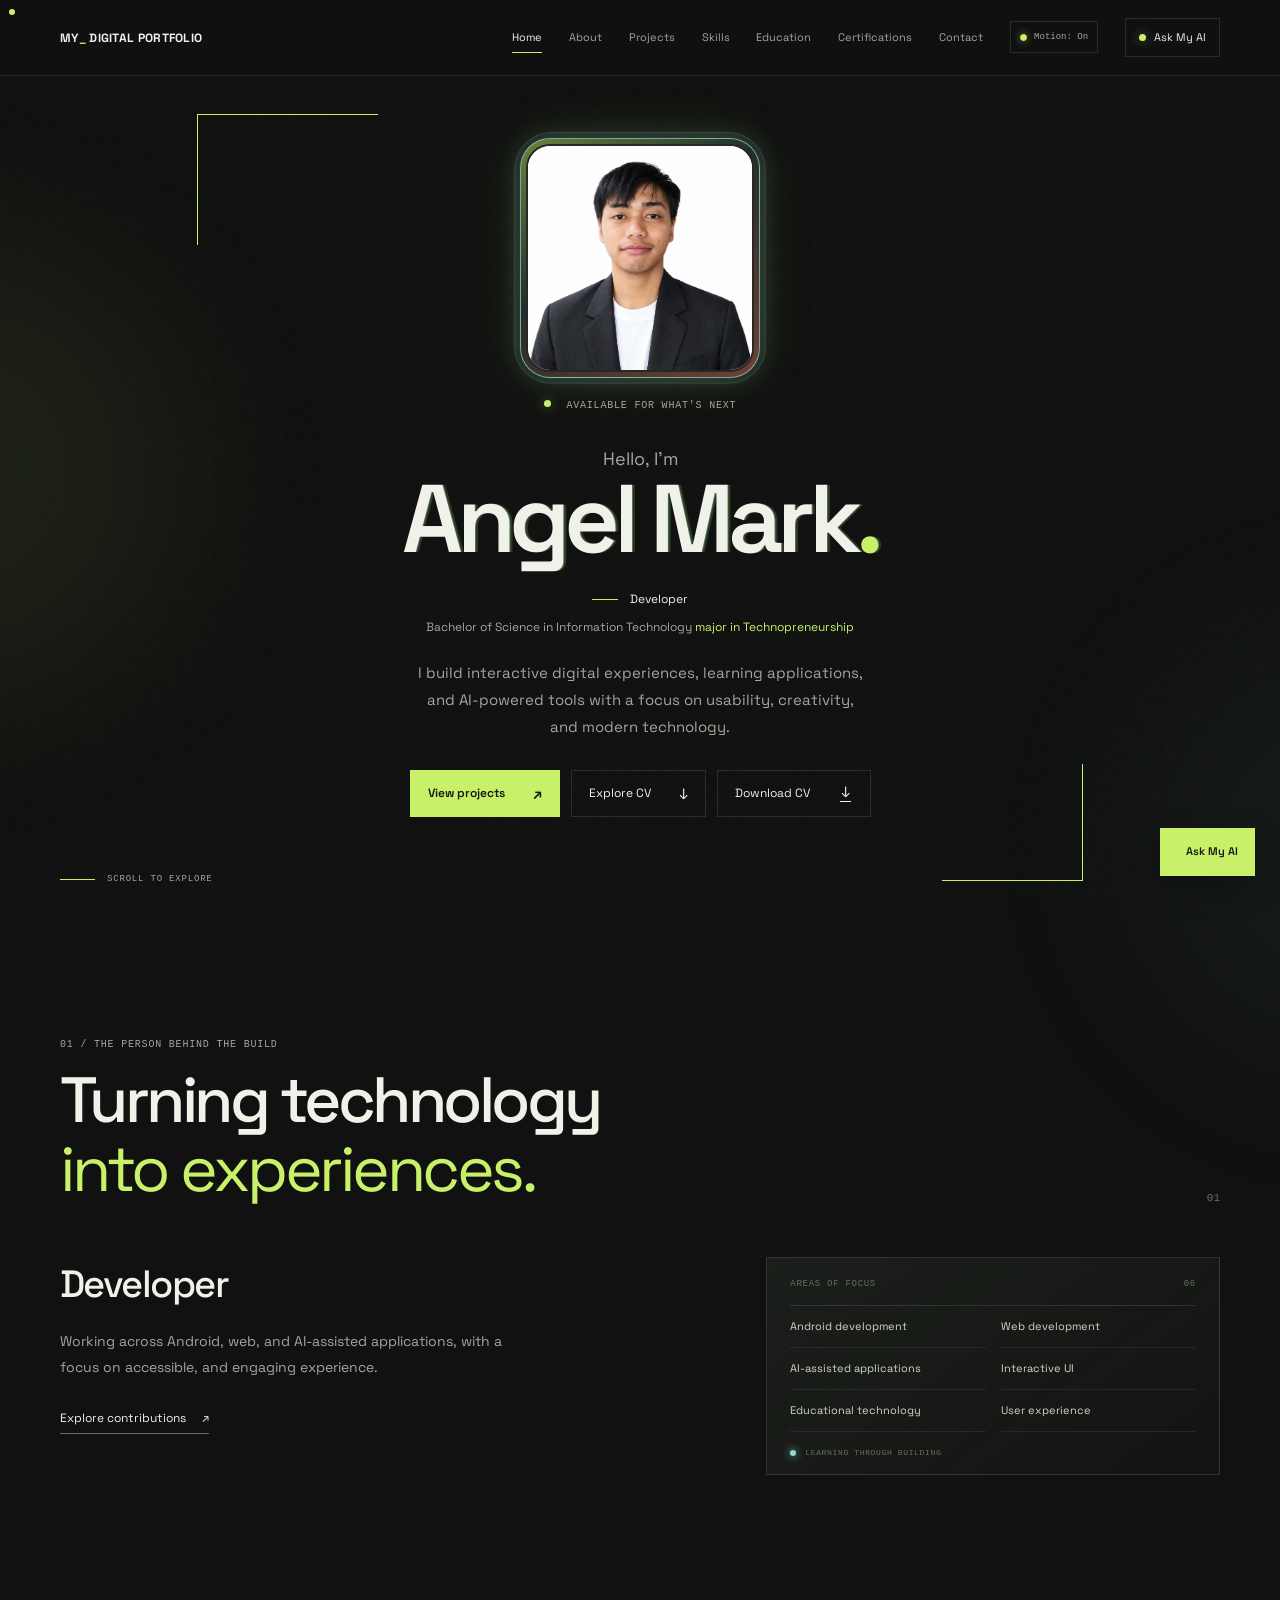
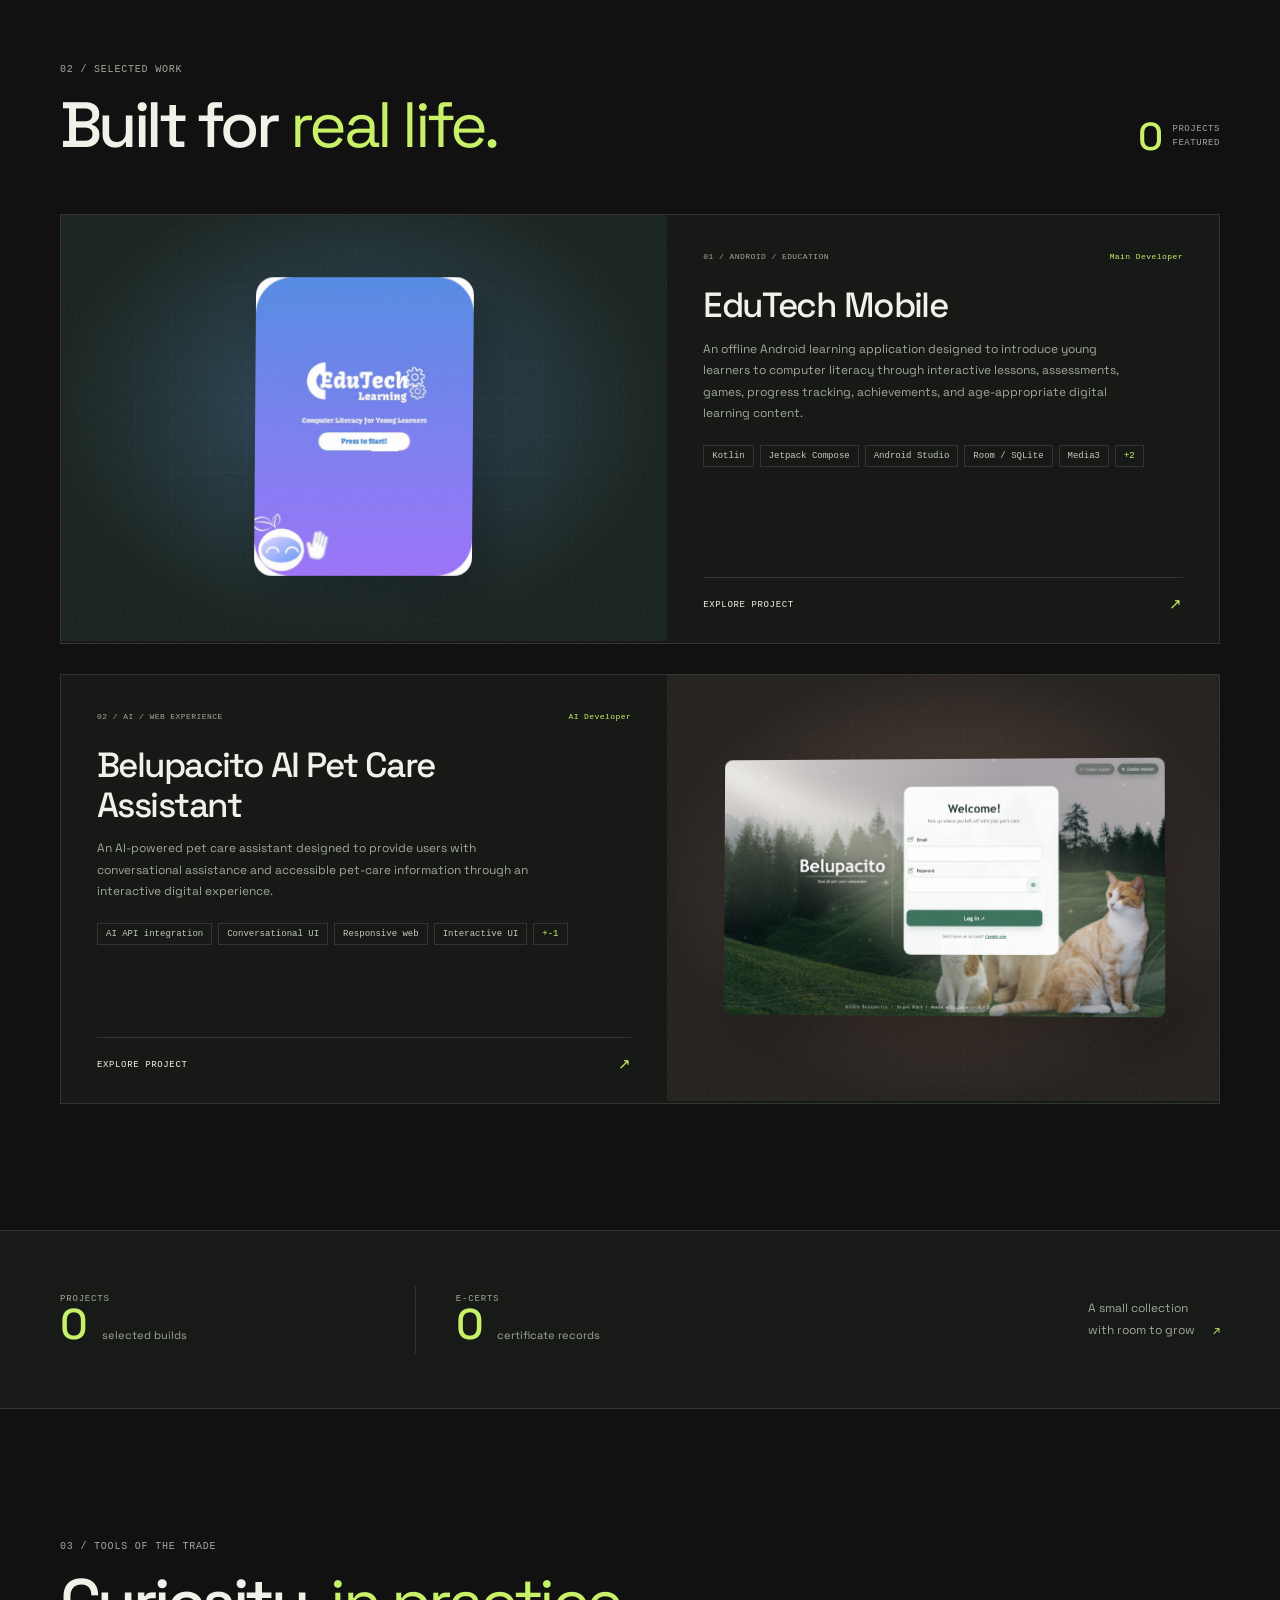
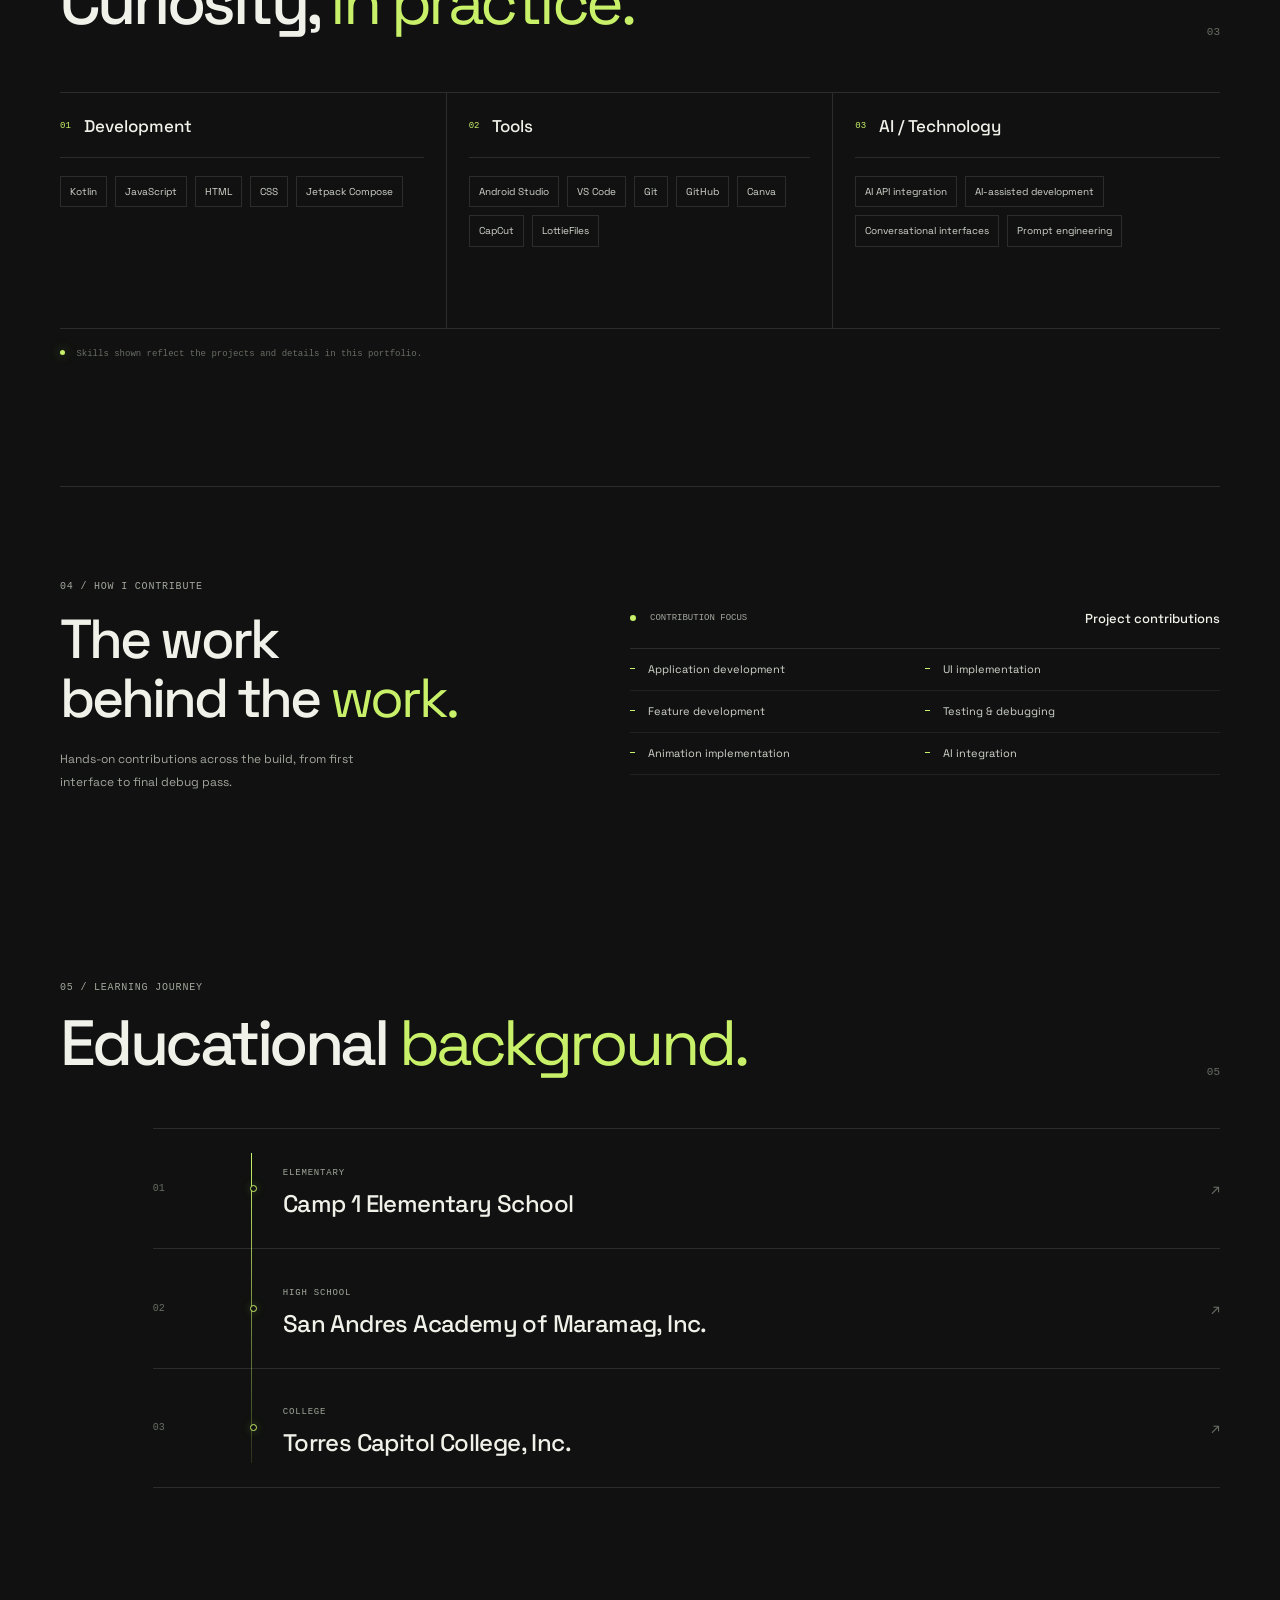
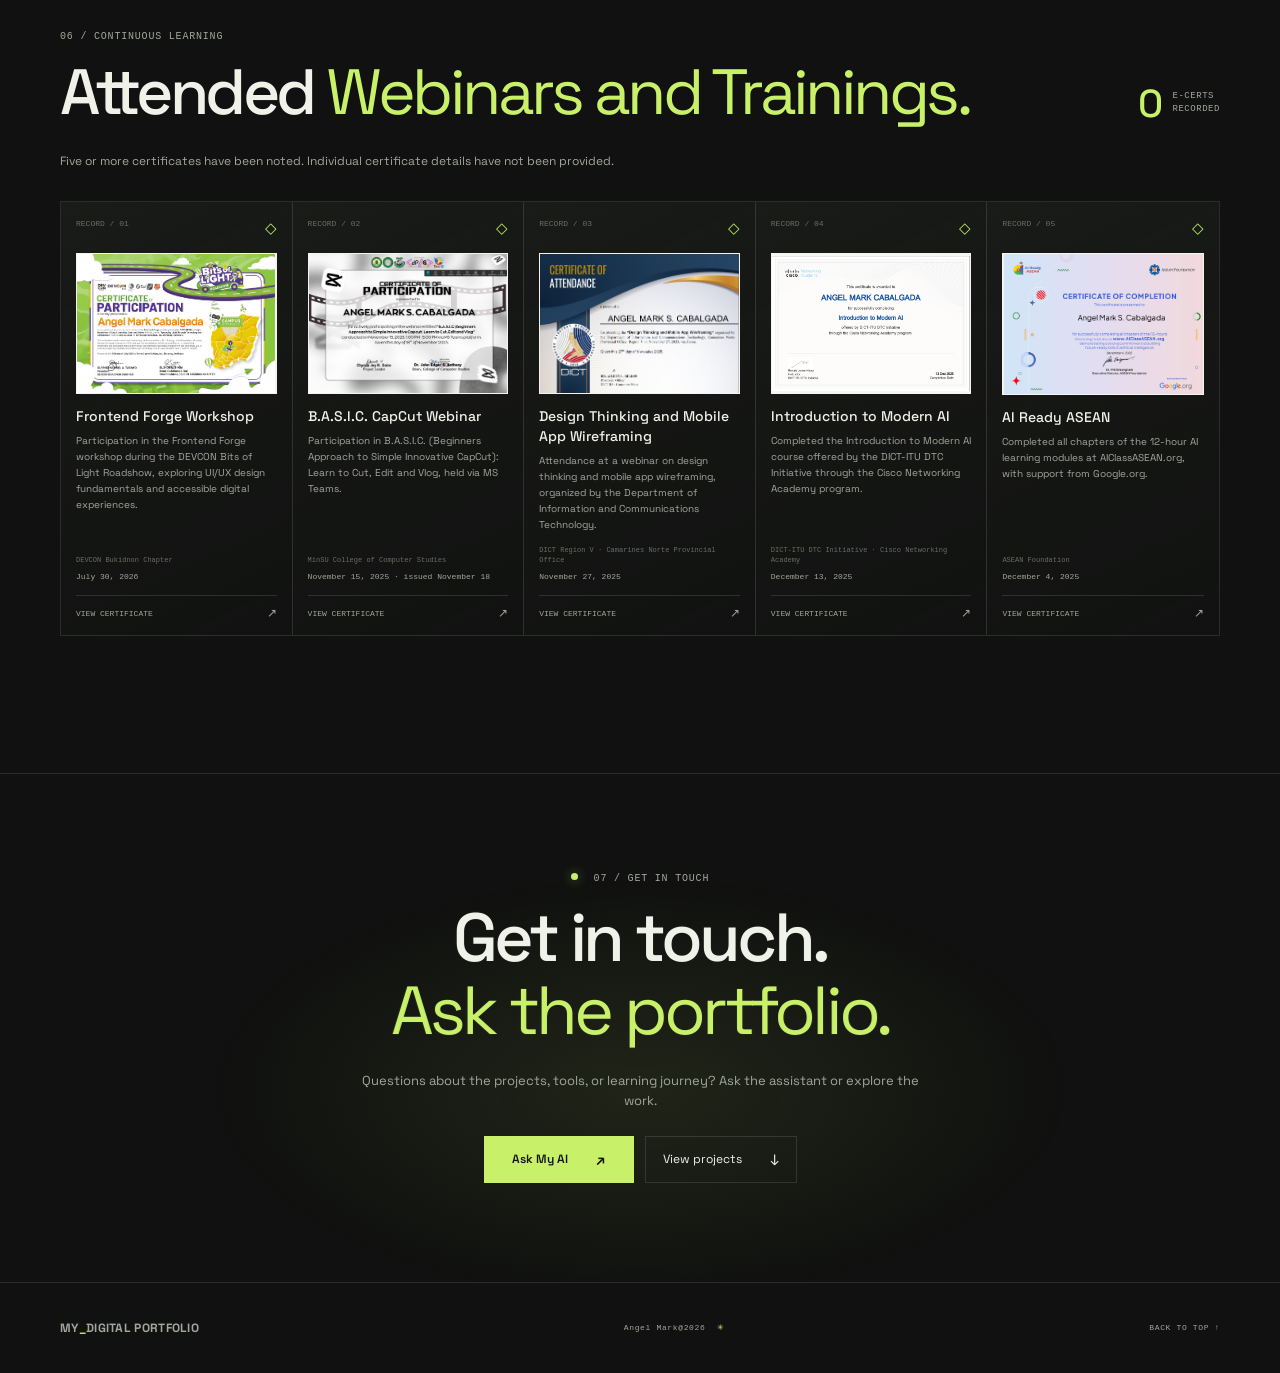
==== index.html @ d678c90f "Update portfolio design and project content" ====
<!doctype html>
<html lang="en">
<head>
  <meta charset="utf-8">
  <meta name="viewport" content="width=device-width, initial-scale=1">
  <meta name="theme-color" content="#101110">
  <meta name="description" content="An interactive developer portfolio focused on Android, the web, and AI-assisted applications.">
  <title>Developer Portfolio — Interactive CV</title>
  <link rel="preconnect" href="https://fonts.googleapis.com">
  <link rel="preconnect" href="https://fonts.gstatic.com" crossorigin>
  <link href="https://fonts.googleapis.com/css2?family=Space+Grotesk:wght@400;500;600;700&display=swap" rel="stylesheet">
  <link rel="stylesheet" href="css/style.css">
  <script src="js/portfolio-data.js" defer></script>
  <script src="js/main.js" defer></script>
  <script src="js/assistant.js" defer></script>
</head>
<body>
  <a class="skip-link" href="#main">Skip to content</a>
  <div class="site-noise" aria-hidden="true"></div>
  <div class="ambient ambient-one" aria-hidden="true"></div>
  <div class="ambient ambient-two" aria-hidden="true"></div>

  <header class="site-header" id="top">
    <a class="wordmark" href="#home" aria-label="Portfolio home">MY<span>_</span> DIGITAL PORTFOLIO</a>
    <button class="menu-toggle" type="button" aria-expanded="false" aria-controls="primary-nav" aria-label="Open navigation"><span></span><span></span></button>
    <nav class="primary-nav" id="primary-nav" aria-label="Primary navigation">
      <a href="#home" class="nav-link is-active">Home</a>
      <a href="#about" class="nav-link">About</a>
      <a href="#projects" class="nav-link">Projects</a>
      <a href="#skills" class="nav-link">Skills</a>
      <a href="#education" class="nav-link">Education</a>
      <a href="#certifications" class="nav-link">Certifications</a>
      <a href="#contact" class="nav-link">Contact</a>
      <button class="motion-toggle" type="button" aria-pressed="false" aria-label="Enable animations" title="Enable or disable animations"><span class="motion-toggle-indicator" aria-hidden="true"></span><span class="motion-toggle-label">Motion: Off</span></button>
      <button class="nav-assistant ai-glitch-button" type="button" data-open-assistant><span class="status-dot"></span> Ask My AI<span class="ai-button-blink" aria-hidden="true"></span></button>
    </nav>
  </header>

  <main id="main">
    <section class="hero section-shell" id="home" aria-labelledby="hero-title">
      <div class="hero-grid" aria-hidden="true"></div>
      <div class="hero-copy" data-parallax="0.08">
        <div class="profile-badge" data-profile-tilt><img class="profile-photo" src="Profile.jpg" alt="Portrait of the developer" fetchpriority="high"></div>
        <p class="eyebrow"><span class="status-dot"></span> AVAILABLE FOR WHAT'S NEXT</p>
        <p class="hero-intro">Hello, I'm</p>
        <h1 id="hero-title"><span>Angel Mark<span class="accent-dot">.</span></span><span class="hero-title-slice" aria-hidden="true">Angel Mark.</span><span class="hero-title-binary" aria-hidden="true"><span>01001101</span><span>01000001</span><span>01010010</span><span>01001011</span><span>01000001</span><span>01001110</span><span>01000111</span><span>01000101</span></span></h1>
        <div class="hero-role"><span class="hero-line"></span><span>Developer</span></div>
        <p class="hero-education">Bachelor of Science in Information Technology <span>major in Technopreneurship</span></p>
        <p class="hero-description">I build interactive digital experiences, learning applications, and AI-powered tools with a focus on usability, creativity, and modern technology.</p>
        <div class="hero-actions">
          <a class="button button-primary magnetic" href="#projects">View projects <span aria-hidden="true">↗</span></a>
          <a class="button button-secondary magnetic" href="#about">Explore CV <span aria-hidden="true">↓</span></a>
          <a class="button button-secondary magnetic" href="assets/Angel-Mark-CV.pdf" download="Angel-Mark-CV.pdf">Download CV <span class="download-icon" aria-hidden="true">↓<i></i></span></a>
        </div>
      </div>
      <a class="scroll-cue" href="#about"><span class="scroll-cue-line"></span><span>SCROLL TO EXPLORE</span></a>
    </section>

    <section class="section-shell about-section" id="about" aria-labelledby="about-title">
      <div class="section-heading reveal"><div><p class="eyebrow">01 / THE PERSON BEHIND THE BUILD</p><h2 id="about-title" class="binary-title" data-binary-reveal><span class="binary-title-text">Turning technology<br><span class="serif-accent">into experiences.</span></span></h2></div><span class="section-mark">01</span></div>
      <div class="about-layout">
        <div class="about-lead reveal"><p class="large-copy">Developer</p><p class="body-copy">Working across Android, web, and AI-assisted applications, with a focus on accessible, and engaging experience.</p><a class="text-link" href="#experience">Explore contributions <span>↗</span></a></div>
        <div class="focus-panel reveal" data-scroll-parallax="8"><div class="focus-top"><span>AREAS OF FOCUS</span><span>06</span></div><div class="focus-list"><span>Android development</span><span>Web development</span><span>AI-assisted applications</span><span>Interactive UI</span><span>Educational technology</span><span>User experience</span></div><div class="focus-foot"><span class="mini-pulse"></span> LEARNING THROUGH BUILDING</div></div>
      </div>
    </section>

    <section class="section-shell projects-section" id="projects" aria-labelledby="projects-title">
      <div class="section-heading reveal"><div><p class="eyebrow">02 / SELECTED WORK</p><h2 id="projects-title" class="binary-title" data-binary-reveal><span class="binary-title-text">Built for <span class="serif-accent">real life.</span></span></h2></div><div class="section-counter"><span class="counter-value" data-counter="2" data-suffix="">0</span><span>PROJECTS<br>FEATURED</span></div></div>
      <div class="project-list" id="project-list"></div>
    </section>

    <section class="stats-strip" aria-label="Portfolio statistics"><div class="stats-inner"><div class="stat-item"><span class="stat-label">PROJECTS</span><strong class="stat-number" data-counter="2">0</strong><span class="stat-detail">selected builds</span></div><div class="stat-rule"></div><div class="stat-item"><span class="stat-label">E-CERTS</span><strong class="stat-number" data-counter="5" data-suffix="+">0</strong><span class="stat-detail">certificate records</span></div><div class="stat-note">A small collection<br>with room to grow<span>↗</span></div></div></section>

    <section class="section-shell skills-section" id="skills" aria-labelledby="skills-title">
      <div class="section-heading reveal"><div><p class="eyebrow">03 / TOOLS OF THE TRADE</p><h2 id="skills-title" class="binary-title" data-binary-reveal><span class="binary-title-text">Curiosity, <span class="serif-accent">in practice.</span></span></h2></div><span class="section-mark">03</span></div>
      <div class="skills-grid">
        <article class="skill-group reveal"><div class="skill-group-head"><span>01</span><h3>Development</h3></div><div class="skill-tags"><span>Kotlin</span><span>JavaScript</span><span>HTML</span><span>CSS</span><span>Jetpack Compose</span></div></article>
        <article class="skill-group reveal"><div class="skill-group-head"><span>02</span><h3>Tools</h3></div><div class="skill-tags"><span>Android Studio</span><span>VS Code</span><span>Git</span><span>GitHub</span><span>Canva</span><span>CapCut</span><span>LottieFiles</span></div></article>
        <article class="skill-group reveal"><div class="skill-group-head"><span>03</span><h3>AI / Technology</h3></div><div class="skill-tags"><span>AI API integration</span><span>AI-assisted development</span><span>Conversational interfaces</span><span>Prompt engineering</span></div></article>
      </div>
      <p class="skills-footnote"><span class="status-dot"></span> Skills shown reflect the projects and details in this portfolio.</p>
    </section>

    <section class="section-shell experience-section" id="experience" aria-labelledby="experience-title">
      <div class="experience-aside reveal"><p class="eyebrow">04 / HOW I CONTRIBUTE</p><h2 id="experience-title" class="binary-title" data-binary-reveal><span class="binary-title-text">The work<br>behind the <span class="serif-accent">work.</span></span></h2><p class="body-copy">Hands-on contributions across the build, from first interface to final debug pass.</p></div>
      <div class="experience-content reveal"><div class="role-label"><span class="role-indicator"></span><span>CONTRIBUTION FOCUS</span><strong>Project contributions</strong></div><div class="contribution-list"><span>Application development</span><span>UI implementation</span><span>Feature development</span><span>Testing &amp; debugging</span><span>Animation implementation</span><span>AI integration</span></div></div>
    </section>

    <section class="section-shell education-section" id="education" aria-labelledby="education-title">
      <div class="section-heading reveal"><div><p class="eyebrow">05 / LEARNING JOURNEY</p><h2 id="education-title" class="binary-title" data-binary-reveal><span class="binary-title-text">Educational <span class="serif-accent">background.</span></span></h2></div><span class="section-mark">05</span></div>
      <div class="education-timeline" data-scroll-parallax="10">
        <article class="education-item reveal"><span class="edu-index">01</span><span class="edu-dot"></span><div class="edu-content"><span class="edu-level">ELEMENTARY</span><h3>Camp 1 Elementary School</h3></div><span class="edu-arrow">↗</span></article>
        <article class="education-item reveal"><span class="edu-index">02</span><span class="edu-dot"></span><div class="edu-content"><span class="edu-level">HIGH SCHOOL</span><h3>San Andres Academy of Maramag, Inc.</h3></div><span class="edu-arrow">↗</span></article>
        <article class="education-item reveal"><span class="edu-index">03</span><span class="edu-dot"></span><div class="edu-content"><span class="edu-level">COLLEGE</span><h3>Torres Capitol College, Inc.</h3></div><span class="edu-arrow">↗</span></article>
      </div>
    </section>

    <section class="section-shell certifications-section" id="certifications" aria-labelledby="certifications-title">
      <div class="section-heading reveal"><div><p class="eyebrow">06 / CONTINUOUS LEARNING</p><h2 id="certifications-title" class="binary-title" data-binary-reveal><span class="binary-title-text">Attended <span class="serif-accent">Webinars and Trainings.</span></span></h2></div><div class="section-counter"><span class="counter-value" data-counter="5" data-suffix="+">0</span><span>E-CERTS<br>RECORDED</span></div></div>
      <p class="cert-intro reveal">Five or more certificates have been noted. Individual certificate details have not been provided.</p>
      <div class="cert-grid" id="cert-grid"></div>
    </section>

    <section class="closing-cta" id="contact" aria-labelledby="cta-title"><div class="closing-grid" aria-hidden="true"></div><div class="closing-inner reveal"><p class="eyebrow"><span class="status-dot"></span> 07 / GET IN TOUCH</p><h2 id="cta-title" class="contact-title-motion" data-scroll-parallax="9">Get in touch.<br><span class="serif-accent">Ask the portfolio.</span></h2><p>Questions about the projects, tools, or learning journey? Ask the assistant or explore the work.</p><div class="closing-actions"><button class="button button-primary magnetic ai-glitch-button" type="button" data-open-assistant>Ask My AI <span aria-hidden="true">↗</span><span class="ai-button-blink" aria-hidden="true"></span></button><a class="button button-secondary magnetic" href="#projects">View projects <span aria-hidden="true">↓</span></a></div></div></section>
  </main>

  <footer class="site-footer"><a class="wordmark" href="#home">MY<span>_</span>DIGITAL PORTFOLIO</a><span>Angel Mark@2026 <b>✳</b></span><a href="#top" class="back-top">BACK TO TOP ↑</a></footer>

  <div class="custom-cursor" aria-hidden="true"><span></span></div>
  <div class="modal-backdrop" id="project-modal" hidden><section class="project-modal" role="dialog" aria-modal="true" aria-labelledby="modal-title"><button class="modal-close" type="button" aria-label="Close project details">×</button><div class="modal-content" id="modal-content"></div></section></div>

  <button class="assistant-launcher ai-glitch-button" type="button" data-open-assistant aria-label="Open AI CV assistant"><span class="launcher-icon"></span><span>Ask My AI</span><span class="ai-button-blink" aria-hidden="true"></span></button>
  <section class="chat-panel" id="assistant-panel" aria-label="AI CV assistant" hidden>
    <header class="chat-header"><div class="chat-avatar">✳</div><div class="chat-title"><strong>Portfolio Assistant</strong><span><i class="status-dot"></i> Answers from this CV only</span></div><button class="chat-clear" type="button" aria-label="Clear conversation" title="Clear conversation"><span aria-hidden="true">↺</span> Clear</button><button class="chat-minimize" type="button" aria-label="Close assistant">×</button></header>
    <div class="chat-messages" id="chat-messages" aria-live="polite" aria-relevant="additions text"><div class="chat-message assistant-message"><span class="message-avatar">✳</span><p>Hi. Ask me about the projects, skills, or education listed here. I'll tell you when something isn't available.</p></div></div>
    <div class="suggested-questions"><button type="button">What is EduTech Mobile?</button><button type="button">Where did they study?</button></div>
    <form class="chat-form" id="chat-form"><label class="visually-hidden" for="chat-input">Ask a question about the portfolio</label><input id="chat-input" name="question" placeholder="Ask about this portfolio…" autocomplete="off" required><button type="submit" aria-label="Send message">↑</button></form>
    <p class="chat-disclaimer">Local assistant · No API key or external service</p>
  </section>
  <script>document.documentElement.classList.add('js');</script>
</body>
</html>
---- css/style.css ----
@font-face {
  font-family: "Neue Machina";
  src: local("Neue Machina"), local("NeueMachina-Regular");
  font-style: normal;
  font-weight: 400 800;
  font-display: swap;
}

:root {
  color-scheme: dark;
  --bg: #101110;
  --bg-soft: #161816;
  --panel: #1c1f1c;
  --panel-light: #242824;
  --ink: #f0f1e9;
  --muted: #a2a79c;
  --dim: #686e64;
  --line: rgba(233, 239, 221, 0.13);
  --lime: #c8f169;
  --orange: #ff805c;
  --cyan: #8cdbd0;
  --display: "Neue Machina", "Space Grotesk", "Trebuchet MS", sans-serif;
  --body: "Space Grotesk", "Segoe UI", sans-serif;
  --mono: "SFMono-Regular", Consolas, "Liberation Mono", monospace;
  --page-width: 1160px;
}

* { box-sizing: border-box; }
html { overflow-x: clip; scroll-behavior: smooth; scroll-padding-top: 88px; }
body { margin: 0; overflow-x: hidden; background: var(--bg); color: var(--ink); font-family: var(--body); font-size: 15px; line-height: 1.55; -webkit-font-smoothing: antialiased; }
body.modal-open { overflow: hidden; }
button, input { font: inherit; }
button, a { -webkit-tap-highlight-color: transparent; }
a { color: inherit; text-decoration: none; }
button { color: inherit; }
::selection { background: var(--lime); color: var(--bg); }
:focus-visible { outline: 2px solid var(--lime); outline-offset: 4px; }

.skip-link, .visually-hidden { position: absolute; width: 1px; height: 1px; padding: 0; margin: -1px; overflow: hidden; clip: rect(0, 0, 0, 0); white-space: nowrap; border: 0; }
.skip-link:focus { position: fixed; z-index: 1000; top: 12px; left: 12px; width: auto; height: auto; margin: 0; padding: 12px 16px; clip: auto; background: var(--lime); color: var(--bg); }
.site-noise { position: fixed; z-index: -1; inset: 0; pointer-events: none; opacity: .035; background-image: url("data:image/svg+xml,%3Csvg viewBox='0 0 180 180' xmlns='http://www.w3.org/2000/svg'%3E%3Cfilter id='n'%3E%3CfeTurbulence type='fractalNoise' baseFrequency='.94' numOctaves='3' stitchTiles='stitch'/%3E%3C/filter%3E%3Crect width='100%25' height='100%25' filter='url(%23n)' opacity='.46'/%3E%3C/svg%3E"); }
.ambient { position: fixed; z-index: -1; width: 460px; height: 460px; border-radius: 50%; pointer-events: none; filter: blur(100px); opacity: .08; }
.ambient-one { top: 240px; left: -280px; background: var(--lime); }
.ambient-two { right: -300px; bottom: -180px; background: var(--cyan); opacity: .045; }
.section-shell { width: min(var(--page-width), calc(100% - 112px)); margin-inline: auto; }
.eyebrow { margin: 0; color: var(--muted); font: 500 10px/1.4 var(--mono); letter-spacing: .08em; }
.eyebrow .status-dot { margin-right: 9px; }
.status-dot { display: inline-block; width: 7px; height: 7px; border-radius: 50%; background: var(--lime); box-shadow: 0 0 12px rgba(200, 241, 105, .48); vertical-align: 1px; }
.accent-dot { color: var(--lime); }
.serif-accent { color: var(--lime); font-family: var(--display); font-weight: 400; }

.site-header { position: fixed; z-index: 30; inset: 0 0 auto; display: flex; align-items: center; justify-content: space-between; height: 76px; padding: 0 max(56px, calc((100vw - var(--page-width)) / 2)); border-bottom: 1px solid rgba(233, 239, 221, .09); background: rgba(16, 17, 16, .82); backdrop-filter: blur(18px); }
.wordmark { font: 700 12px/1 var(--display); letter-spacing: .025em; }
.wordmark span { color: var(--lime); }
.primary-nav { display: flex; align-items: center; gap: clamp(14px, 2.1vw, 29px); }
.nav-link { position: relative; padding: 8px 0; color: var(--muted); font-size: 11px; transition: color .45s ease; }
.nav-link::after { position: absolute; right: 0; bottom: 1px; left: 0; height: 1px; background: var(--lime); content: ""; transform: scaleX(0); transform-origin: left; transition: transform .5s ease; }
.nav-link:hover, .nav-link.is-active { color: var(--ink); }
.nav-link.is-active::after, .nav-link:hover::after { transform: scaleX(1); }
.nav-assistant { display: flex; align-items: center; gap: 8px; padding: 10px 13px; border: 1px solid var(--line); background: transparent; color: var(--ink); font-size: 11px; cursor: pointer; transition: border-color .45s ease, background .45s ease; }
.nav-assistant:hover { border-color: var(--lime); background: rgba(200, 241, 105, .06); }
.ai-glitch-button { position: relative; isolation: isolate; translate: 0 0; animation: ai-button-jolt 4.8s steps(1, end) infinite; }
.ai-glitch-button::before, .ai-glitch-button::after { position: absolute; z-index: 2; color: var(--cyan); font: 600 6px/1 var(--mono); letter-spacing: .08em; text-shadow: 2px 0 rgba(200, 241, 105, .75); opacity: 0; pointer-events: none; }
.ai-glitch-button::before { top: 3px; right: 5px; left: 5px; overflow: hidden; content: "0101 1010 0011 1100 0101 0110"; text-align: center; white-space: nowrap; clip-path: inset(0 100% 0 0); animation: ai-button-binary-scan 4.8s steps(1, end) infinite; }
.ai-glitch-button::after { right: 6px; bottom: 3px; content: "01 10"; animation: ai-button-binary-flash 4.8s steps(1, end) .08s infinite; }
.ai-glitch-button:hover, .ai-glitch-button:focus-visible { animation-duration: 1.8s; }
.ai-glitch-button:hover::before, .ai-glitch-button:focus-visible::before { animation-duration: 1.8s; }
.ai-glitch-button:hover::after, .ai-glitch-button:focus-visible::after { animation-duration: 1.8s; }
.ai-button-blink { position: absolute; z-index: 1; inset: -3px; border: 1px solid rgba(140, 219, 208, .9); box-shadow: 0 0 12px rgba(140, 219, 208, .34), inset 0 0 8px rgba(140, 219, 208, .12); opacity: 0; pointer-events: none; animation: ai-button-blink 3.8s steps(1, end) infinite; }
.ai-glitch-button:hover .ai-button-blink, .ai-glitch-button:focus-visible .ai-button-blink { opacity: 1; box-shadow: 0 0 16px rgba(140, 219, 208, .55), inset 0 0 9px rgba(140, 219, 208, .18); }
@keyframes ai-button-blink { 0%, 71%, 100% { opacity: 0; } 73% { opacity: 1; } 75% { opacity: .15; } 77%, 79% { opacity: .9; } 81% { opacity: 0; } }
@keyframes ai-button-jolt { 0%, 82%, 100% { translate: 0 0; filter: none; } 84% { translate: -1px 0; filter: drop-shadow(1px 0 rgba(140, 219, 208, .55)); } 86% { translate: 2px 0; filter: drop-shadow(-1px 0 rgba(200, 241, 105, .55)); } 88% { translate: -1px 0; filter: none; } }
@keyframes ai-button-binary-scan { 0%, 82%, 100% { opacity: 0; clip-path: inset(0 100% 0 0); } 84% { opacity: .85; clip-path: inset(0 38% 0 0); } 86% { opacity: 1; clip-path: inset(0 0 0 0); } 88% { opacity: .4; clip-path: inset(0 0 0 0); } 90% { opacity: 0; clip-path: inset(0 0 0 0); } }
@keyframes ai-button-binary-flash { 0%, 83%, 100% { opacity: 0; transform: translateX(-2px); } 85% { opacity: .9; transform: translateX(0); } 87% { opacity: .35; transform: translateX(3px); } 89% { opacity: .85; transform: translateX(1px); } 91% { opacity: 0; transform: translateX(4px); } }
.motion-toggle { display: flex; align-items: center; gap: 7px; padding: 10px 9px; border: 1px solid var(--line); background: transparent; color: var(--muted); font: 9px var(--mono); cursor: pointer; transition: border-color .45s ease, color .45s ease; }
.motion-toggle:hover { border-color: var(--lime); color: var(--ink); }
.motion-toggle-indicator { width: 7px; height: 7px; border: 1px solid var(--dim); border-radius: 50%; background: transparent; }
.motion-toggle[aria-pressed="true"] .motion-toggle-indicator { border-color: var(--lime); background: var(--lime); box-shadow: 0 0 9px rgba(200, 241, 105, .55); }
.menu-toggle { display: none; }

.hero { position: relative; display: grid; min-height: 760px; min-height: max(740px, 100svh); grid-template-columns: 1fr; align-items: center; padding-top: 95px; isolation: isolate; }
.hero-grid, .closing-grid { position: absolute; z-index: -2; inset: 0; pointer-events: none; opacity: .17; background-image: linear-gradient(rgba(222, 235, 208, .07) 1px, transparent 1px), linear-gradient(90deg, rgba(222, 235, 208, .07) 1px, transparent 1px); background-size: 74px 74px; mask-image: linear-gradient(90deg, black 0%, transparent 87%); }
.hero-copy { position: relative; z-index: 2; width: min(100%, 850px); justify-self: center; padding: 36px 0 76px; text-align: center; }
.hero-copy { animation: hero-copy-enter 4.5s cubic-bezier(.2, .75, .2, 1) both; }
.hero-copy::before { position: absolute; z-index: 0; top: 12px; left: -18px; width: min(180px, calc(100% - 18px)); height: 130px; border-top: 1px solid var(--lime); border-left: 1px solid var(--lime); content: ""; pointer-events: none; }
.hero-copy::after { position: absolute; z-index: 0; right: -18px; bottom: 12px; width: 140px; height: 116px; border-right: 1px solid var(--lime); border-bottom: 1px solid var(--lime); content: ""; pointer-events: none; }
@keyframes hero-copy-enter { from { opacity: 0; translate: 0 22px; } to { opacity: 1; translate: 0 0; } }
.profile-badge { --profile-tilt-x: 0deg; --profile-tilt-y: 0deg; --profile-pointer-x: 50%; --profile-pointer-y: 50%; position: relative; z-index: 1; width: 240px; aspect-ratio: 1; margin: 0 auto 21px; padding: 5px; border: 1px solid rgba(140, 219, 208, .7); border-radius: 30px; background: linear-gradient(145deg, rgba(200, 241, 105, .5), rgba(140, 219, 208, .14) 42%, rgba(255, 128, 92, .42)); box-shadow: 0 0 0 5px rgba(140, 219, 208, .045), 0 0 25px rgba(140, 219, 208, .22), 0 0 58px rgba(200, 241, 105, .12); transform: perspective(800px) rotateX(var(--profile-tilt-x)) rotateY(var(--profile-tilt-y)); transform-style: preserve-3d; transition: transform .65s cubic-bezier(.2, .75, .2, 1), box-shadow .65s ease; }
.profile-badge::before, .profile-badge::after { position: absolute; z-index: -1; inset: -9px; border: 1px solid rgba(140, 219, 208, .22); border-radius: 38px; content: ""; pointer-events: none; transform: translateZ(-14px); transition: inset .65s ease, border-color .65s ease, box-shadow .65s ease; }
.profile-badge::after { inset: 0; z-index: 1; border: 0; border-radius: 24px; background: radial-gradient(circle at var(--profile-pointer-x) var(--profile-pointer-y), rgba(255, 255, 255, .44), transparent 48%); opacity: 0; transition: opacity .45s ease; }
.profile-badge:hover { box-shadow: 0 0 0 7px rgba(140, 219, 208, .07), 0 0 34px rgba(140, 219, 208, .38), 0 0 75px rgba(200, 241, 105, .22); }
.profile-badge:hover::before { inset: -13px; border-color: rgba(200, 241, 105, .42); box-shadow: 0 0 20px rgba(140, 219, 208, .13); }
.profile-badge:hover::after { opacity: 1; }
.profile-photo { display: block; width: 100%; height: 100%; border: 2px solid rgba(16, 17, 16, .9); border-radius: 24px; object-fit: contain; object-position: center; background: #f7f8f4; }
.hero-intro { margin: 35px 0 3px; color: var(--muted); font: 400 18px/1.2 var(--display); }
.hero h1 { position: relative; display: inline-block; max-width: 100%; margin: 0; font: 600 clamp(44px, 7.5vw, 116px)/.98 var(--display); letter-spacing: -.065em; text-shadow: 1px 0 rgba(140, 219, 208, .34), 3px 0 rgba(200, 241, 105, .16); animation: hero-title-glitch 5s ease-in-out infinite; transition: filter .55s ease; perspective: 760px; transform-style: preserve-3d; }
.hero h1:hover { filter: drop-shadow(4px 0 9px rgba(140, 219, 208, .28)); animation-duration: 3.2s; }
.hero h1.is-binary-hover { filter: drop-shadow(4px 0 9px rgba(140, 219, 208, .28)); }
.hero-title-slice { position: absolute; inset: 0; color: rgba(140, 219, 208, .9); text-shadow: 5px 0 rgba(200, 241, 105, .7), 10px 0 rgba(140, 219, 208, .34); opacity: 0; clip-path: inset(48% 0 48%); pointer-events: none; animation: hero-title-line-glitch 5s steps(1, end) infinite; }
.hero h1:hover .hero-title-slice { animation-duration: 3.2s; }
.hero-title-binary { position: absolute; z-index: 3; inset: 0; color: var(--cyan); opacity: 0; pointer-events: none; transform-style: preserve-3d; }
.hero-title-binary span { --binary-depth: 8px; --binary-angle: 0deg; position: absolute; display: block; color: var(--cyan); font: 600 clamp(8px, .15em, 17px)/1 var(--mono); letter-spacing: .04em; white-space: nowrap; text-shadow: 3px 0 rgba(200, 241, 105, .8), 8px 0 rgba(140, 219, 208, .52); transform: translateZ(var(--binary-depth)) rotateZ(var(--binary-angle)); translate: 0 0; transition: translate .2s ease, filter .2s ease; }
#hero-title:not(.is-binary-hover) .hero-title-binary span:nth-child(n + 4) { display: none; }
.hero-title-binary span:nth-child(1) { --binary-depth: 8px; --binary-angle: -3deg; top: 12%; left: 3%; }
.hero-title-binary span:nth-child(2) { --binary-depth: 14px; --binary-angle: 2deg; top: 66%; left: 23%; }
.hero-title-binary span:nth-child(3) { --binary-depth: 11px; --binary-angle: -2deg; top: 24%; left: 45%; }
.hero-title-binary span:nth-child(4) { --binary-depth: 16px; --binary-angle: 3deg; top: 71%; left: 68%; }
.hero-title-binary span:nth-child(5) { --binary-depth: 10px; --binary-angle: 2deg; top: 16%; left: 81%; }
.hero-title-binary span:nth-child(6) { --binary-depth: 18px; --binary-angle: -3deg; top: 48%; left: 12%; }
.hero-title-binary span:nth-child(7) { --binary-depth: 12px; --binary-angle: 3deg; top: 38%; left: 59%; }
.hero-title-binary span:nth-child(8) { --binary-depth: 9px; --binary-angle: -2deg; top: 57%; left: 83%; }
.hero h1:hover .hero-title-binary { animation-duration: 3.2s; }
.hero h1.is-binary-hover .hero-title-binary { opacity: .9; clip-path: inset(0); animation: hero-title-binary-hover .8s ease-in-out infinite; }
.hero h1.is-binary-hover .hero-title-binary span { filter: brightness(1.3); }
@keyframes hero-title-binary-hover { 0%, 100% { opacity: .72; transform: translateX(0); } 50% { opacity: 1; transform: translateX(4px); } }
@keyframes hero-title-glitch {
  0%, 12%, 100% { translate: 0 0; text-shadow: 1px 0 rgba(140, 219, 208, .34), 3px 0 rgba(200, 241, 105, .16); }
  48% { translate: 0 0; text-shadow: 4px 0 rgba(140, 219, 208, .46), 9px 0 rgba(200, 241, 105, .24); }
  68% { translate: 1px 0; text-shadow: 3px 0 rgba(140, 219, 208, .42), 7px 0 rgba(200, 241, 105, .22); }
  76% { translate: 0 0; text-shadow: 1px 0 rgba(140, 219, 208, .34), 3px 0 rgba(200, 241, 105, .16); }
  78% { translate: 4px 0; text-shadow: 5px 0 rgba(140, 219, 208, .78), 12px 0 rgba(200, 241, 105, .46); }
  80% { translate: 1px 0; text-shadow: 3px 0 rgba(140, 219, 208, .56), 8px 0 rgba(200, 241, 105, .32); }
  82% { translate: 6px 0; text-shadow: 6px 0 rgba(140, 219, 208, .76), 14px 0 rgba(200, 241, 105, .42); }
  84%, 92% { translate: 0 0; text-shadow: 1px 0 rgba(140, 219, 208, .34), 3px 0 rgba(200, 241, 105, .16); }
}
@keyframes hero-title-line-glitch {
  0%, 76%, 86%, 100% { opacity: 0; clip-path: inset(48% 0 48%); transform: translateX(0); }
  78% { opacity: .92; clip-path: inset(47% 0 47%); transform: translateX(5px); }
  80% { opacity: .78; clip-path: inset(51% 0 45%); transform: translateX(9px); }
  82% { opacity: .88; clip-path: inset(46% 0 48%); transform: translateX(4px); }
  84% { opacity: .35; clip-path: inset(49% 0 47%); transform: translateX(7px); }
}
.hero-role { display: flex; align-items: center; justify-content: center; gap: 12px; margin-top: 24px; font-size: 12px; }
.hero-role i { padding: 0 4px; color: var(--lime); font-style: normal; }
.hero-education { margin: 9px 0 0; color: var(--muted); font-size: 12px; line-height: 1.6; }
.hero-education span { color: var(--lime); }
.hero-line { width: 26px; height: 1px; background: var(--lime); }
.hero-description { max-width: 450px; margin: 22px auto 0; color: var(--muted); font-size: 15px; line-height: 1.8; }
.hero-actions { display: flex; flex-wrap: wrap; justify-content: center; gap: 11px; margin-top: 30px; }
.button { display: inline-flex; min-height: 47px; align-items: center; justify-content: center; gap: 28px; padding: 0 17px; border: 1px solid transparent; font-size: 12px; cursor: pointer; transition: color .45s ease, background .45s ease, border-color .45s ease, transform .45s ease; transform: translate3d(var(--mag-x, 0), var(--mag-y, 0), 0); }
.button:active { transform: translate3d(var(--mag-x, 0), var(--mag-y, 0), 0) scale(.98); }
.button-primary { background: var(--lime); color: #141710; font-weight: 600; }
.button-primary:hover { background: #d8ff83; }
.button-secondary { border-color: var(--line); color: var(--ink); }
.button-secondary:hover { border-color: var(--lime); color: var(--lime); }
.button span { font-size: 15px; }
.button .download-icon { position: relative; display: inline-flex; width: 15px; height: 18px; align-items: flex-start; justify-content: center; font-size: 15px; line-height: 14px; }
.button .download-icon i { position: absolute; bottom: 1px; left: 2px; width: 11px; height: 1px; background: currentColor; }
.hero-meta { display: flex; gap: 23px; margin-top: 47px; color: var(--dim); font: 10px var(--mono); letter-spacing: .06em; }
.scroll-cue { position: absolute; bottom: 16px; left: 0; display: flex; align-items: center; gap: 12px; color: var(--muted); font: 9px var(--mono); letter-spacing: .09em; }
.scroll-cue-line { width: 35px; height: 1px; background: var(--lime); transform-origin: left; animation: cue-line 3.2s ease-in-out infinite; }
@keyframes cue-line { 0%, 100% { transform: scaleX(.45); } 50% { transform: scaleX(1); } }

.section-heading { display: flex; align-items: end; justify-content: space-between; gap: 24px; margin-bottom: 54px; }
.section-heading h2, .experience-aside h2 { margin: 14px 0 0; font: 500 clamp(36px, 5.5vw, 64px)/1.08 var(--display); letter-spacing: -.055em; }
.binary-title { position: relative; }
.binary-title.is-decoding .binary-title-text { animation: binary-title-reveal .55s ease 1.25s both; }
.binary-title-code { position: absolute; z-index: 1; inset: 0; display: none; overflow: hidden; color: var(--cyan); font: 600 .32em/1.12 var(--mono); letter-spacing: .1em; overflow-wrap: anywhere; word-break: break-all; text-shadow: 3px 0 rgba(200, 241, 105, .48), 7px 0 rgba(140, 219, 208, .36); pointer-events: none; }
.binary-title.is-decoding .binary-title-code { display: block; animation: binary-title-scan 1.8s cubic-bezier(.4, 0, .2, 1) both; }
@keyframes binary-title-reveal { from { opacity: 0; } to { opacity: 1; } }
@keyframes binary-title-scan {
  0% { opacity: 0; clip-path: inset(0 100% 0 0); transform: translateX(-10px); }
  12% { opacity: .82; clip-path: inset(0 76% 0 0); transform: translateX(-6px); }
  36% { opacity: 1; clip-path: inset(0 0 0 0); transform: translateX(0); }
  56% { opacity: .84; clip-path: inset(0 14% 0 0); transform: translateX(4px); }
  72% { opacity: 1; clip-path: inset(0 0 0 0); transform: translateX(8px); }
  84% { opacity: .52; clip-path: inset(0 0 0 0); transform: translateX(12px); }
  100% { opacity: 0; clip-path: inset(0 0 0 0); transform: translateX(15px); }
}
.section-mark { color: var(--dim); font: 11px var(--mono); }
.about-section { padding-block: 138px 145px; }
.about-layout { display: grid; grid-template-columns: 1fr .8fr; gap: 12%; align-items: start; }
.about-lead { padding-top: 3px; }
.large-copy { margin: 0; font: 500 clamp(27px, 3vw, 38px)/1.25 var(--display); letter-spacing: -.04em; }
.body-copy { max-width: 500px; color: var(--muted); font-size: 14px; line-height: 1.85; }
.about-lead .body-copy { max-width: 475px; margin: 20px 0 24px; }
.text-link { display: inline-flex; align-items: center; gap: 16px; padding-bottom: 6px; border-bottom: 1px solid var(--dim); font-size: 12px; transition: color .2s ease, border-color .2s ease; }
.text-link:hover { border-color: var(--lime); color: var(--lime); }
.focus-panel { padding: 21px 23px 17px; border: 1px solid var(--line); background: linear-gradient(145deg, rgba(29, 33, 28, .88), rgba(20, 22, 20, .7)); }
.focus-top, .focus-foot { display: flex; align-items: center; justify-content: space-between; color: var(--dim); font: 9px var(--mono); letter-spacing: .08em; }
.focus-top { padding-bottom: 16px; border-bottom: 1px solid var(--line); }
.focus-list { display: grid; grid-template-columns: 1fr 1fr; column-gap: 15px; }
.focus-list span { padding: 12px 0; border-bottom: 1px solid rgba(233, 239, 221, .08); color: #d2d6cc; font-size: 11px; }
.focus-foot { justify-content: flex-start; gap: 9px; padding-top: 16px; font-size: 8px; }
.mini-pulse { width: 6px; height: 6px; border-radius: 50%; background: var(--cyan); box-shadow: 0 0 9px var(--cyan); }

.projects-section { padding-block: 42px 126px; }
.section-counter { display: flex; align-items: center; gap: 12px; padding: 0 0 6px; color: var(--muted); font: 9px/1.5 var(--mono); letter-spacing: .06em; }
.counter-value { color: var(--lime); font: 500 39px/.9 var(--display); letter-spacing: -.06em; }
.project-list { display: grid; gap: 30px; }
.project-card { --tilt-x: 0deg; --tilt-y: 0deg; position: relative; display: grid; grid-template-columns: 1fr .91fr; min-height: 430px; overflow: hidden; border: 1px solid var(--line); background: #171917; transform: perspective(1200px) rotateX(var(--tilt-x)) rotateY(var(--tilt-y)); transform-style: preserve-3d; transition: transform 1s cubic-bezier(.2, .75, .2, 1), border-color .8s ease, box-shadow .8s ease; cursor: pointer; }
.project-card::after { position: absolute; inset: 0; z-index: 3; pointer-events: none; background: radial-gradient(420px circle at var(--pointer-x, 50%) var(--pointer-y, 50%), rgba(200, 241, 105, .09), transparent 62%); content: ""; opacity: 0; transition: opacity .3s ease; }
.project-card:hover, .project-card:focus-within { border-color: rgba(200, 241, 105, .44); box-shadow: 0 24px 65px rgba(0, 0, 0, .23); }
.project-card:hover::after { opacity: 1; }
.project-card:nth-child(even) .project-visual { order: 2; }
.project-visual { position: relative; display: grid; min-height: 370px; overflow: hidden; place-items: center; isolation: isolate; }
.project-visual[data-scroll-parallax] { rotate: 1 0 0 var(--scroll-rotate, 0deg); }
.visual-edu { background: radial-gradient(ellipse at 49% 45%, #3d597d 0%, #263b45 32%, #19231e 70%); }
.visual-pet { background: radial-gradient(ellipse at 52% 49%, #765041 0%, #45372f 33%, #24211e 72%); }
.project-visual::before { position: absolute; inset: 0; z-index: -1; background-image: linear-gradient(rgba(233, 239, 221, .06) 1px, transparent 1px), linear-gradient(90deg, rgba(233, 239, 221, .06) 1px, transparent 1px); background-size: 37px 37px; content: ""; mask-image: radial-gradient(ellipse, black, transparent 75%); }
.visual-screen { position: relative; z-index: 1; width: 54%; min-width: 200px; max-width: 255px; min-height: 302px; padding: 15px; border: 1px solid rgba(238, 243, 227, .35); border-radius: 5px; background: #f0f1e9; color: #20231f; box-shadow: 17px 22px 55px rgba(0, 0, 0, .33); transform: rotateY(-8deg) rotateX(3deg); transition: transform .9s ease; }
.edu-project-image { position: relative; z-index: 1; display: block; width: min(48%, 220px); max-height: 300px; height: auto; aspect-ratio: 524 / 713; border-radius: 18px; box-shadow: 17px 22px 55px rgba(0, 0, 0, .33); object-fit: contain; transform: rotateY(-8deg) rotateX(3deg); transition: transform .9s ease; }
.pet-project-image { position: relative; z-index: 1; display: block; width: min(80%, 620px); max-height: 300px; height: auto; border-radius: 8px; box-shadow: 17px 22px 55px rgba(0, 0, 0, .33); object-fit: contain; transform: perspective(1100px) rotateY(-3deg) rotateX(1deg); transition: transform .9s ease; }
.project-card:hover .visual-screen, .project-card:hover .edu-project-image { transform: rotateY(0) rotateX(0) translateY(-4px); }
.project-card:hover .pet-project-image { transform: perspective(1100px) rotateY(0) rotateX(0) translateY(-4px); }
.edu-screen { display: flex; flex-direction: column; }
.screen-top, .pet-top { display: flex; align-items: center; justify-content: space-between; font: 700 11px var(--display); }
.screen-highlight { color: #68935e; }
.screen-menu { color: #6c756a; font-size: 12px; letter-spacing: 2px; }
.screen-welcome { margin: 23px 0 17px; font: 500 14px/1.15 var(--display); }
.screen-welcome b { color: #648c5c; font-weight: 600; }
.screen-progress { display: grid; grid-template-columns: 1fr auto; gap: 7px; color: #697267; font: 7px var(--mono); }
.screen-progress b { color: #374b39; font-weight: 500; }
.screen-progress i { grid-column: 1 / -1; height: 4px; overflow: hidden; background: #dce1d6; }
.screen-progress i span { display: block; width: 42%; height: 100%; background: #80a96e; }
.screen-lesson { display: flex; align-items: center; gap: 9px; margin-top: 17px; padding: 10px 8px; background: #e5e9df; }
.lesson-icon { display: grid; width: 30px; height: 30px; place-items: center; background: #c9d8ba; color: #3d6745; font: 16px var(--display); }
.screen-lesson > span:nth-child(2) { display: grid; gap: 3px; font-size: 8px; }
.screen-lesson small { color: #747b70; font-size: 7px; }
.lesson-arrow { margin-left: auto; color: #648c5c; }
.screen-bottom { display: flex; justify-content: space-around; margin-top: auto; padding-top: 14px; color: #8a9086; font: 6px var(--mono); }
.pet-screen { background: #f1e8de; color: #312821; border-color: rgba(255, 244, 230, .5); }
.pet-brand { font-size: 12px; }
.pet-brand i { color: #d67852; font-style: normal; }
.pet-menu { font-size: 14px; }
.pet-greeting { margin: 24px 0 0; font: 500 15px/1.25 var(--display); }
.pet-greeting b { color: #af6042; font-weight: 600; }
.pet-face { position: relative; z-index: 1; width: 62px; height: 52px; border: 2px solid #754a37; border-radius: 48% 48% 43% 43%; background: #d39169; transform: rotate(-4deg); }
.pet-face::before, .pet-face::after { position: absolute; top: -12px; width: 19px; height: 25px; border: 2px solid #754a37; border-radius: 80% 15% 55% 15%; background: #d39169; content: ""; }
.pet-face::before { left: 2px; transform: rotate(-24deg); }
.pet-face::after { right: 2px; transform: scaleX(-1) rotate(-24deg); }
.pet-face i { position: absolute; z-index: 2; top: 18px; left: 15px; width: 4px; height: 4px; border-radius: 50%; background: #312821; }
.pet-face i:nth-child(2) { left: auto; right: 15px; }
.pet-face b { position: absolute; z-index: 2; bottom: 12px; left: 27px; width: 7px; height: 5px; border-radius: 50%; background: #553529; }
.pet-spark { position: absolute; z-index: 3; color: #bd714c; }
.spark-one { top: 16px; right: 42px; }
.spark-two { bottom: 19px; left: 50px; font: 14px var(--mono); }
.pet-prompt { display: flex; align-items: center; justify-content: space-between; padding: 9px 10px; border: 1px solid #ded1c4; border-radius: 2px; color: #827568; font-size: 7px; }
.pet-prompt b { display: grid; width: 19px; height: 19px; place-items: center; background: #af6042; color: white; font-size: 12px; }
.pet-tags { display: flex; gap: 5px; margin-top: 9px; }
.pet-tags span { padding: 4px 6px; border: 1px solid #dfcbbc; border-radius: 10px; color: #80563f; font-size: 6px; }
.visual-grain { position: absolute; inset: 0; z-index: 2; pointer-events: none; opacity: .09; background-image: url("data:image/svg+xml,%3Csvg viewBox='0 0 180 180' xmlns='http://www.w3.org/2000/svg'%3E%3Cfilter id='n'%3E%3CfeTurbulence type='fractalNoise' baseFrequency='.8' numOctaves='2' stitchTiles='stitch'/%3E%3C/filter%3E%3Crect width='100%25' height='100%25' filter='url(%23n)' opacity='.6'/%3E%3C/svg%3E"); }
.project-info { display: flex; flex-direction: column; align-items: flex-start; padding: 37px 36px 29px; }
.project-meta { display: flex; flex-wrap: wrap; justify-content: space-between; gap: 7px 14px; width: 100%; color: var(--muted); font: 8px var(--mono); letter-spacing: .055em; }
.project-meta span:last-child { color: var(--lime); }
.project-info h3 { max-width: 425px; margin: 25px 0 13px; font: 500 clamp(23px, 3vw, 35px)/1.13 var(--display); letter-spacing: -.045em; }
.project-info p { max-width: 440px; margin: 0; color: var(--muted); font-size: 12px; line-height: 1.8; }
.project-tags { display: flex; flex-wrap: wrap; gap: 6px; margin-top: 20px; }
.project-tags span, .modal-tags span { padding: 5px 8px; border: 1px solid var(--line); color: #c4c9bf; font: 9px var(--mono); }
.project-tags .tag-more { color: var(--lime); }
.project-open { display: flex; align-items: center; justify-content: space-between; width: 100%; margin-top: auto; padding: 17px 0 0; border: 0; border-top: 1px solid var(--line); background: transparent; color: var(--ink); font: 9px var(--mono); letter-spacing: .07em; text-align: left; cursor: pointer; }
.project-open span { color: var(--lime); font-size: 15px; transition: transform .2s ease; }
.project-card:hover .project-open span { transform: translate(3px, -3px); }

.stats-strip { border-block: 1px solid var(--line); background: #171a17; }
.stats-inner { display: grid; width: min(var(--page-width), calc(100% - 112px)); min-height: 177px; grid-template-columns: 1fr 1px 1fr 1.3fr; align-items: center; gap: 40px; margin: auto; }
.stat-item { display: grid; grid-template-columns: auto 1fr; align-items: baseline; column-gap: 16px; }
.stat-label { grid-column: 1 / -1; color: var(--muted); font: 9px var(--mono); letter-spacing: .09em; }
.stat-number { color: var(--lime); font: 500 43px/.98 var(--display); letter-spacing: -.055em; }
.stat-detail { color: var(--muted); font-size: 11px; }
.stat-rule { height: 68px; background: var(--line); }
.stat-note { justify-self: end; color: var(--muted); font-size: 12px; line-height: 1.8; }
.stat-note span { display: inline-block; margin-left: 18px; color: var(--lime); }

.skills-section { padding-block: 131px 127px; }
.skills-grid { display: grid; grid-template-columns: repeat(3, 1fr); border-block: 1px solid var(--line); }
.skill-group { min-height: 235px; padding: 22px 22px 26px; border-right: 1px solid var(--line); }
.skill-group:first-child { padding-left: 0; }
.skill-group:last-child { border: 0; padding-right: 0; }
.skill-group-head { display: flex; align-items: center; gap: 13px; padding-bottom: 20px; border-bottom: 1px solid var(--line); }
.skill-group-head > span:first-child { color: var(--lime); font: 9px var(--mono); }
.skill-group-head h3 { margin: 0; font: 500 17px var(--display); }
.skill-symbol { margin-left: auto; color: var(--dim); font: 19px var(--display); }
.skill-tags { display: flex; flex-wrap: wrap; gap: 8px; padding-top: 18px; }
.skill-tags span { padding: 7px 9px; border: 1px solid var(--line); color: #d2d6cc; font-size: 10px; transition: border-color .2s ease, color .2s ease, transform .2s ease; }
.skill-tags span:hover { border-color: var(--lime); color: var(--lime); transform: translateY(-2px); }
.skills-footnote { margin: 20px 0 0; color: var(--dim); font: 9px var(--mono); }
.skills-footnote .status-dot { width: 5px; height: 5px; margin-right: 6px; }

.experience-section { display: grid; grid-template-columns: .75fr 1fr; gap: 11%; padding-block: 93px 119px; border-top: 1px solid var(--line); }
.experience-aside h2 { margin-top: 16px; font-size: clamp(35px, 4.5vw, 55px); }
.experience-aside .body-copy { max-width: 340px; margin-top: 20px; font-size: 12px; }
.experience-content { align-self: center; }
.role-label { display: grid; grid-template-columns: 10px auto 1fr; align-items: center; gap: 10px; padding-bottom: 21px; border-bottom: 1px solid var(--line); color: var(--muted); font: 9px var(--mono); }
.role-label strong { justify-self: end; color: var(--ink); font: 500 13px var(--display); }
.role-indicator { width: 6px; height: 6px; border-radius: 50%; background: var(--lime); }
.contribution-list { display: grid; grid-template-columns: 1fr 1fr; }
.contribution-list span { position: relative; padding: 12px 8px 12px 18px; border-bottom: 1px solid rgba(233, 239, 221, .08); color: #d2d6cc; font-size: 11px; }
.contribution-list span::before { position: absolute; top: 19px; left: 0; width: 5px; height: 1px; background: var(--lime); content: ""; }

.education-section { padding-block: 57px 138px; }
.education-timeline { position: relative; margin-left: 8%; }
.education-timeline::before { position: absolute; top: 25px; bottom: 25px; left: 98px; width: 1px; background: linear-gradient(var(--lime), rgba(200, 241, 105, .14)); content: ""; }
.education-item { position: relative; display: grid; min-height: 120px; grid-template-columns: 65px 1px 1fr 30px; align-items: center; gap: 32px; border-top: 1px solid var(--line); }
.education-item:last-child { border-bottom: 1px solid var(--line); }
.edu-index { color: var(--dim); font: 10px var(--mono); }
.edu-dot { position: relative; z-index: 1; width: 7px; height: 7px; border: 1px solid var(--lime); border-radius: 50%; background: var(--bg); box-shadow: 0 0 10px rgba(200, 241, 105, .25); }
.edu-content { padding: 18px 0; }
.edu-level { color: var(--muted); font: 9px var(--mono); letter-spacing: .09em; }
.edu-content h3 { margin: 7px 0 0; font: 500 clamp(17px, 2vw, 24px)/1.3 var(--display); letter-spacing: -.025em; }
.edu-arrow { justify-self: end; color: var(--dim); transition: color .2s ease, transform .2s ease; }
.education-item:hover .edu-arrow { color: var(--lime); transform: translate(2px, -2px); }

.certifications-section { padding-block: 0 137px; }
.cert-intro { margin: -29px 0 30px; color: var(--muted); font-size: 12px; }
.cert-grid { display: grid; grid-template-columns: repeat(5, 1fr); border: 1px solid var(--line); }
.cert-card { display: flex; min-height: 390px; flex-direction: column; align-items: flex-start; padding: 17px 15px 14px; border-right: 1px solid var(--line); background: linear-gradient(155deg, rgba(30, 33, 29, .65), rgba(18, 20, 18, .35)); transition: background .8s ease, transform .8s ease; }
.cert-card:last-child { border-right: 0; }
.cert-card:hover { z-index: 1; background: #1d211d; transform: translateY(-4px); }
.cert-card-top { display: flex; width: 100%; justify-content: space-between; color: var(--dim); font: 8px var(--mono); }
.cert-lock { color: var(--lime); font-size: 15px; }
.cert-preview { display: block; width: 100%; aspect-ratio: 1.414; overflow: hidden; margin-top: 15px; border: 1px solid rgba(233, 239, 221, .18); background: #f5f5f2; }
.cert-preview img { display: block; width: 100%; height: 100%; object-fit: contain; }
.cert-card h3 { margin: 13px 0 6px; font: 500 14px/1.4 var(--display); }
.cert-card p { margin: 0 0 12px; color: var(--muted); font-size: 10px; line-height: 1.6; }
.cert-issuer { margin-top: auto; color: var(--dim); font: 7px/1.5 var(--mono); }
.cert-date { margin-top: 5px; color: var(--muted); font: 8px/1.5 var(--mono); }
.cert-button { display: flex; width: 100%; align-items: center; justify-content: space-between; margin-top: 12px; padding: 10px 0 0; border: 0; border-top: 1px solid var(--line); background: transparent; color: var(--muted); font: 8px var(--mono); transition: color .2s ease; }
.cert-button:hover { color: var(--lime); }
.cert-button span { font-size: 12px; }

.closing-cta { position: relative; display: grid; min-height: 510px; overflow: hidden; place-items: center; border-block: 1px solid var(--line); isolation: isolate; }
.closing-cta::before { position: absolute; z-index: -2; inset: 0; background: radial-gradient(ellipse at 50% 62%, rgba(200, 241, 105, .09), transparent 48%); content: ""; }
.closing-grid { opacity: .11; mask-image: radial-gradient(ellipse, black, transparent 80%); }
.closing-inner { position: relative; z-index: 2; max-width: 630px; padding: 80px 24px; text-align: center; }
.closing-inner h2 { margin: 22px 0 16px; font: 500 clamp(38px, 6vw, 68px)/1.08 var(--display); letter-spacing: -.055em; }
.contact-title-motion { transform: perspective(900px) rotateX(var(--scroll-rotate, 0deg)); transform-origin: center top; transition: transform 1.2s cubic-bezier(.2, .75, .2, 1); }
.closing-inner > p:not(.eyebrow) { margin: 0 auto 25px; color: var(--muted); font-size: 13px; }
.closing-actions { display: flex; flex-wrap: wrap; justify-content: center; gap: 11px; }
.closing-actions .button { min-width: 150px; }
.site-footer { display: flex; min-height: 90px; align-items: center; justify-content: space-between; width: min(var(--page-width), calc(100% - 112px)); margin: auto; color: var(--muted); }
.site-footer > span { font: 8px var(--mono); letter-spacing: .08em; }
.site-footer > span b { padding-left: 6px; color: var(--lime); font-weight: 400; }
.back-top { font: 8px var(--mono); letter-spacing: .08em; transition: color .2s ease; }
.back-top:hover { color: var(--lime); }

.custom-cursor { position: fixed; z-index: 100; top: 0; left: 0; width: 24px; height: 24px; pointer-events: none; opacity: 0; transition: opacity .5s ease; }
.custom-cursor span { position: absolute; top: 50%; left: 50%; width: 6px; height: 6px; border-radius: 50%; background: var(--lime); transform: translate(-50%, -50%); transition: width .5s ease, height .5s ease, background .5s ease; }
body.has-custom-cursor, body.has-custom-cursor a, body.has-custom-cursor button { cursor: none; }
body.has-custom-cursor .custom-cursor { opacity: 1; }
.custom-cursor.is-hovering span { width: 22px; height: 22px; border: 1px solid var(--lime); background: rgba(200, 241, 105, .12); }

.modal-backdrop { position: fixed; z-index: 60; inset: 0; display: grid; padding: 24px; place-items: center; background: rgba(6, 8, 6, .82); backdrop-filter: blur(8px); }
.modal-backdrop[hidden], .chat-panel[hidden] { display: none; }
.project-modal { position: relative; width: min(780px, 100%); max-height: min(88vh, 900px); overflow-y: auto; padding: clamp(25px, 5vw, 48px); border: 1px solid rgba(200, 241, 105, .28); background: #171a17; box-shadow: 0 25px 90px rgba(0, 0, 0, .4); animation: modal-in .8s ease both; }
@keyframes modal-in { from { opacity: 0; transform: translateY(12px) scale(.99); } to { opacity: 1; transform: translateY(0) scale(1); } }
.modal-close { position: sticky; z-index: 4; top: 0; float: right; display: grid; width: 37px; height: 37px; margin: -7px -7px 0 12px; place-items: center; border: 1px solid var(--line); background: var(--bg-soft); color: var(--ink); font-size: 24px; line-height: 1; cursor: pointer; }
.modal-content > .eyebrow { margin-top: 12px; }
.modal-content h2 { max-width: 590px; margin: 16px 0 11px; font: 500 clamp(30px, 5vw, 48px)/1.07 var(--display); letter-spacing: -.05em; }
.modal-lead { max-width: 620px; margin: 0; color: var(--muted); font-size: 13px; line-height: 1.8; }
.modal-role { display: flex; align-items: center; gap: 18px; margin: 24px 0 31px; padding: 13px 0; border-block: 1px solid var(--line); }
.modal-role span { color: var(--dim); font: 9px var(--mono); }
.modal-role strong { color: var(--lime); font: 500 12px var(--display); }
.modal-detail-grid { display: grid; grid-template-columns: 1fr 1fr; gap: 24px 34px; }
.modal-detail-grid section { min-width: 0; }
.modal-detail-grid h3 { margin: 0 0 9px; font: 500 13px var(--display); }
.modal-detail-grid p, .modal-detail-grid li { color: var(--muted); font-size: 11px; line-height: 1.75; }
.modal-detail-grid p { margin: 0; }
.modal-detail-grid ul { margin: 0; padding-left: 17px; }
.modal-detail-grid li::marker { color: var(--lime); }
.modal-wide { grid-column: 1 / -1; }
.modal-tags { display: flex; flex-wrap: wrap; gap: 6px; }
.modal-tags span { font-size: 8px; }
.modal-visual { position: relative; display: grid; min-height: 290px; overflow: hidden; margin-top: 32px; place-items: center; }
.modal-visual .visual-screen { width: 205px; min-height: 256px; }
.modal-visual-note { margin: 8px 0 0; color: var(--dim); font: 8px var(--mono); text-align: right; }

.assistant-launcher { position: fixed; z-index: 41; right: 25px; bottom: 24px; display: flex; height: 48px; align-items: center; gap: 9px; padding: 0 16px; border: 1px solid rgba(200, 241, 105, .55); background: var(--lime); color: #141710; box-shadow: 0 10px 30px rgba(0, 0, 0, .3); font-size: 11px; font-weight: 600; cursor: pointer; transition: transform .45s ease, background .45s ease; }
.assistant-launcher:hover { background: #d8ff83; transform: translateY(-3px); }
.launcher-icon { font-size: 16px; }
.chat-panel { position: fixed; z-index: 40; right: 25px; bottom: 83px; display: flex; width: min(370px, calc(100vw - 32px)); height: min(555px, calc(100dvh - 115px)); flex-direction: column; overflow: hidden; border: 1px solid rgba(200, 241, 105, .32); background: #171a17; box-shadow: 0 20px 70px rgba(0, 0, 0, .48); animation: chat-in .8s ease both; }
@keyframes chat-in { from { opacity: 0; transform: translateY(10px); } to { opacity: 1; transform: translateY(0); } }
.chat-header { display: flex; flex: 0 0 auto; align-items: center; gap: 11px; padding: 14px; border-bottom: 1px solid var(--line); }
.chat-avatar, .message-avatar { display: grid; flex: 0 0 auto; width: 32px; height: 32px; place-items: center; border: 1px solid rgba(200, 241, 105, .32); color: var(--lime); }
.chat-title { display: grid; gap: 2px; }
.chat-title strong { font: 500 12px var(--display); }
.chat-title > span { color: var(--muted); font: 8px var(--mono); }
.chat-title .status-dot { width: 5px; height: 5px; margin-right: 4px; }
.chat-clear { display: flex; height: 32px; align-items: center; gap: 5px; margin-left: auto; padding: 0 8px; border: 1px solid var(--line); background: transparent; color: var(--muted); font-size: 9px; cursor: pointer; transition: border-color .2s ease, color .2s ease; }
.chat-clear:hover { border-color: var(--lime); color: var(--lime); }
.chat-clear span { font-size: 14px; }
.chat-minimize { display: grid; width: 32px; height: 32px; margin-left: 0; place-items: center; border: 1px solid var(--line); background: transparent; color: var(--muted); font-size: 21px; cursor: pointer; }
.chat-messages { display: flex; flex: 1; flex-direction: column; gap: 13px; overflow-y: auto; padding: 17px 14px; overscroll-behavior: contain; }
.chat-message { display: flex; max-width: 93%; align-items: flex-start; gap: 8px; animation: message-in .6s ease both; }
@keyframes message-in { from { opacity: 0; transform: translateY(6px); } to { opacity: 1; transform: translateY(0); } }
.message-avatar { width: 23px; height: 23px; font-size: 12px; }
.chat-message p { max-width: 100%; margin: 0; padding: 9px 11px; background: #252a24; color: #e2e5dc; font-size: 11px; line-height: 1.65; overflow-wrap: anywhere; }
.user-message { align-self: flex-end; justify-content: flex-end; }
.user-message p { background: #37452b; color: #f2f5ea; }
.typing-message p { display: flex; align-items: center; gap: 4px; min-width: 47px; }
.typing-message p i { width: 4px; height: 4px; border-radius: 50%; background: var(--muted); animation: typing 1.8s ease-in-out infinite alternate; }
.typing-message p i:nth-child(2) { animation-delay: .2s; }
.typing-message p i:nth-child(3) { animation-delay: .4s; }
@keyframes typing { to { opacity: .3; transform: translateY(-3px); } }
.suggested-questions { display: flex; flex-wrap: wrap; gap: 6px; padding: 0 14px 10px; }
.suggested-questions button { padding: 6px 8px; border: 1px solid var(--line); background: transparent; color: var(--muted); font-size: 9px; cursor: pointer; transition: border-color .45s ease, color .45s ease; }
.suggested-questions button:hover { border-color: var(--lime); color: var(--lime); }
.chat-form { display: flex; gap: 8px; padding: 11px 12px; border-top: 1px solid var(--line); }
.chat-form input { min-width: 0; flex: 1; padding: 10px 11px; border: 1px solid var(--line); border-radius: 0; outline: 0; background: #101210; color: var(--ink); font-size: 11px; }
.chat-form input:focus { border-color: var(--lime); }
.chat-form button { width: 38px; border: 0; background: var(--lime); color: var(--bg); font-size: 20px; cursor: pointer; }
.chat-disclaimer { margin: 0; padding: 0 12px 11px; color: var(--dim); font: 8px var(--mono); text-align: center; }

[data-scroll-parallax] { translate: 0 var(--scroll-shift, 0px); }

html.motion-disabled *, html.motion-disabled *::before, html.motion-disabled *::after { scroll-behavior: auto !important; animation-duration: .01ms !important; animation-iteration-count: 1 !important; transition-duration: .01ms !important; }
html.motion-disabled .js .reveal, html.motion-disabled .js .reveal.is-visible, html.motion-disabled .js .project-card.reveal, html.motion-disabled .js .project-card.reveal.is-visible { opacity: 1; transform: none; }
html.motion-disabled .custom-cursor { display: none; }
html.motion-disabled .ai-glitch-button::before, html.motion-disabled .ai-glitch-button::after { display: none; }
html.motion-disabled .ai-button-blink { display: none; }
html.motion-disabled .ai-glitch-button { animation: none; translate: 0 0; filter: none; }

.js .reveal { opacity: 0; transform: translate3d(0, 20px, 0); transition: opacity 4s cubic-bezier(.2, .75, .2, 1), transform 4s cubic-bezier(.2, .75, .2, 1); }
.js .reveal.is-visible { opacity: 1; transform: translate3d(0, 0, 0); }
.js .project-card.reveal { transform: perspective(1200px) translate3d(0, 24px, -70px) rotateX(2deg); }
.js .project-card.reveal.is-visible { transform: perspective(1200px) translate3d(0, 0, 0) rotateX(var(--tilt-x)) rotateY(var(--tilt-y)); }

@media (min-width: 1500px) {
  :root { --page-width: 1240px; }
}
@media (max-width: 1000px) {
  .section-shell, .stats-inner, .site-footer { width: calc(100% - 72px); }
  .profile-badge { width: 200px; }
  .hero-copy::after { right: 0; width: 126px; height: 108px; }
  .site-header { padding-inline: 36px; }
  .primary-nav { gap: 15px; }
  .nav-link { font-size: 10px; }
  .hero { min-height: 700px; }
  .project-card { grid-template-columns: .95fr 1fr; min-height: 410px; }
  .project-info { padding: 30px 25px 24px; }
  .cert-grid { grid-template-columns: repeat(3, 1fr); }
  .cert-card:nth-child(3) { border-right: 0; }
  .cert-card:nth-child(n + 4) { border-top: 1px solid var(--line); }
  .cert-card { min-height: 420px; }
  .motion-toggle-label { display: none; }
}
@media (max-width: 740px) {
  html { scroll-padding-top: 72px; }
  .section-shell, .stats-inner, .site-footer { width: calc(100% - 40px); }
  .site-header { height: 66px; padding-inline: 20px; }
  .menu-toggle { z-index: 2; display: grid; width: 40px; height: 40px; align-content: center; justify-items: center; gap: 6px; border: 1px solid var(--line); background: rgba(16, 17, 16, .7); cursor: pointer; }
  .menu-toggle span { width: 15px; height: 1px; background: var(--ink); transition: transform .45s ease; }
  .menu-toggle[aria-expanded="true"] span:first-child { transform: translateY(3.5px) rotate(45deg); }
  .menu-toggle[aria-expanded="true"] span:last-child { transform: translateY(-3.5px) rotate(-45deg); }
  .primary-nav { position: absolute; top: 65px; right: 0; left: 0; display: grid; gap: 0; padding: 8px 20px 18px; border-bottom: 1px solid var(--line); background: rgba(16, 17, 16, .97); opacity: 0; pointer-events: none; transform: translateY(-8px); transition: opacity .45s ease, transform .45s ease; }
  .primary-nav.is-open { opacity: 1; pointer-events: auto; transform: translateY(0); }
  .nav-link { padding: 12px 0; border-bottom: 1px solid rgba(233, 239, 221, .07); font-size: 12px; }
  .nav-link::after { display: none; }
  .nav-assistant { justify-content: center; margin-top: 12px; }
  .primary-nav .motion-toggle { justify-content: center; margin-top: 10px; }
  .hero { min-height: 900px; min-height: max(880px, 100svh); grid-template-columns: 1fr; align-content: center; padding-top: 90px; padding-bottom: 60px; }
  .hero-copy { align-self: end; padding: 50px 0 10px; }
  .hero-copy::before { left: 0; width: 150px; height: 112px; }
  .hero-copy::after { right: 0; bottom: 10px; width: 104px; height: 82px; }
  .profile-badge { width: 156px; margin-bottom: 17px; }
  .hero-intro { margin-top: 26px; font-size: 15px; }
  .hero h1 { font-size: clamp(42px, 12.5vw, 88px); }
  .hero-role { flex-wrap: wrap; margin-top: 18px; font-size: 11px; }
  .hero-description { max-width: 510px; margin-top: 16px; font-size: 13px; }
  .hero-actions { margin-top: 23px; }
  .hero-meta { gap: 16px; margin-top: 28px; font-size: 8px; }
  .scroll-cue { bottom: 10px; font-size: 8px; }
  .about-section { padding-block: 93px 93px; }
  .section-heading { margin-bottom: 35px; }
  .section-heading h2, .experience-aside h2 { font-size: clamp(34px, 9vw, 52px); }
  .about-layout { grid-template-columns: 1fr; gap: 32px; }
  .large-copy { font-size: 28px; }
  .body-copy { font-size: 13px; }
  .focus-panel { padding: 17px; }
  .projects-section { padding-block: 22px 90px; }
  .section-counter { gap: 8px; font-size: 7px; }
  .counter-value { font-size: 31px; }
  .project-list { gap: 17px; }
  .project-card { display: flex; flex-direction: column; min-height: 0; }
  .project-card:nth-child(even) .project-visual { order: initial; }
  .project-visual { min-height: 300px; }
  .visual-edu { min-height: 330px; }
  .visual-screen { width: 49%; min-width: 182px; min-height: 270px; }
  .project-info { min-height: 315px; padding: 22px 19px 20px; }
  .project-info h3 { margin: 19px 0 10px; font-size: 27px; }
  .project-info p { font-size: 11px; }
  .project-open { margin-top: 22px; }
  .stats-inner { min-height: 155px; grid-template-columns: 1fr 1px 1fr; gap: 14px; }
  .stat-item { column-gap: 10px; }
  .stat-number { font-size: 35px; }
  .stat-detail { font-size: 9px; }
  .stat-note { display: none; }
  .skills-section { padding-block: 91px 88px; }
  .skills-grid { grid-template-columns: 1fr; }
  .skill-group, .skill-group:first-child, .skill-group:last-child { min-height: unset; padding: 17px 0 20px; border-right: 0; border-bottom: 1px solid var(--line); }
  .skill-group:last-child { border-bottom: 0; }
  .skill-group-head { padding-bottom: 13px; }
  .skill-tags { gap: 7px; padding-top: 13px; }
  .experience-section { grid-template-columns: 1fr; gap: 27px; padding-block: 72px 85px; }
  .experience-aside .body-copy { max-width: 420px; }
  .role-label { grid-template-columns: 8px auto 1fr; }
  .contribution-list span { font-size: 10px; }
  .education-section { padding-block: 29px 95px; }
  .education-timeline { margin-left: 0; }
  .education-timeline::before { left: 59px; }
  .education-item { min-height: 105px; grid-template-columns: 33px 1px 1fr 17px; gap: 25px; }
  .edu-content h3 { font-size: 16px; }
  .edu-level { font-size: 8px; }
  .certifications-section { padding-bottom: 95px; }
  .cert-intro { margin-top: -12px; font-size: 11px; }
  .cert-grid { grid-template-columns: repeat(2, 1fr); }
  .cert-card { min-height: 450px; padding: 14px 12px; border-bottom: 1px solid var(--line); }
  .cert-card:nth-child(odd) { border-right: 1px solid var(--line); }
  .cert-card:nth-child(even) { border-right: 0; }
  .cert-card:last-child { border-bottom: 0; }
  .cert-card:nth-child(3) { border-right: 1px solid var(--line); }
  .cert-card:nth-child(4) { border-right: 0; }
  .cert-card:nth-child(n + 4) { border-top: 0; }
  .closing-cta { min-height: 435px; }
  .closing-inner { padding-inline: 20px; }
  .closing-inner h2 { font-size: clamp(37px, 10vw, 55px); }
  .closing-inner > p:not(.eyebrow) { max-width: 350px; font-size: 12px; }
  .site-footer { min-height: 77px; }
  .site-footer > span { display: none; }
  .back-top { font-size: 7px; }
  .assistant-launcher { right: 14px; bottom: 14px; height: 44px; padding-inline: 12px; }
  .chat-panel { right: 10px; bottom: 68px; width: calc(100vw - 20px); height: min(540px, calc(100dvh - 84px)); }
  .modal-backdrop { padding: 10px; }
  .project-modal { max-height: 94dvh; padding: 23px 19px; }
  .modal-detail-grid { gap: 20px 18px; }
  .modal-visual { min-height: 260px; }
  .modal-visual .visual-screen { min-height: 240px; }
}
@media (max-width: 390px) {
  .section-shell, .stats-inner, .site-footer { width: calc(100% - 32px); }
  .site-header { padding-inline: 16px; }
  .hero h1 { font-size: clamp(42px, 13vw, 54px); }
  .hero-meta { gap: 12px; font-size: 7px; }
  .section-heading h2 { font-size: 33px; }
  .project-visual { min-height: 270px; }
  .visual-edu { min-height: 330px; }
  .visual-screen { transform: none; }
  .cert-card { min-height: 420px; padding-inline: 10px; }
  .cert-card h3 { font-size: 12px; }
  .modal-detail-grid { grid-template-columns: 1fr; }
  .modal-wide { grid-column: auto; }
}
@media (hover: none) {
  .custom-cursor { display: none; }
  .project-card { transform: none; }
  .cert-card:hover { transform: none; }
}
@media (prefers-reduced-motion: reduce) {
  html:not(.motion-enabled) *, html:not(.motion-enabled) *::before, html:not(.motion-enabled) *::after { scroll-behavior: auto !important; animation-duration: .01ms !important; animation-iteration-count: 1 !important; transition-duration: .01ms !important; }
  html:not(.motion-enabled) .js .reveal, html:not(.motion-enabled) .js .reveal.is-visible, html:not(.motion-enabled) .js .project-card.reveal, html:not(.motion-enabled) .js .project-card.reveal.is-visible { opacity: 1; transform: none; }
  html:not(.motion-enabled) .custom-cursor { display: none; }
  html:not(.motion-enabled) .ai-glitch-button::before, html:not(.motion-enabled) .ai-glitch-button::after { display: none; }
  html:not(.motion-enabled) .ai-button-blink { display: none; }
  html:not(.motion-enabled) .ai-glitch-button { animation: none; translate: 0 0; filter: none; }
}
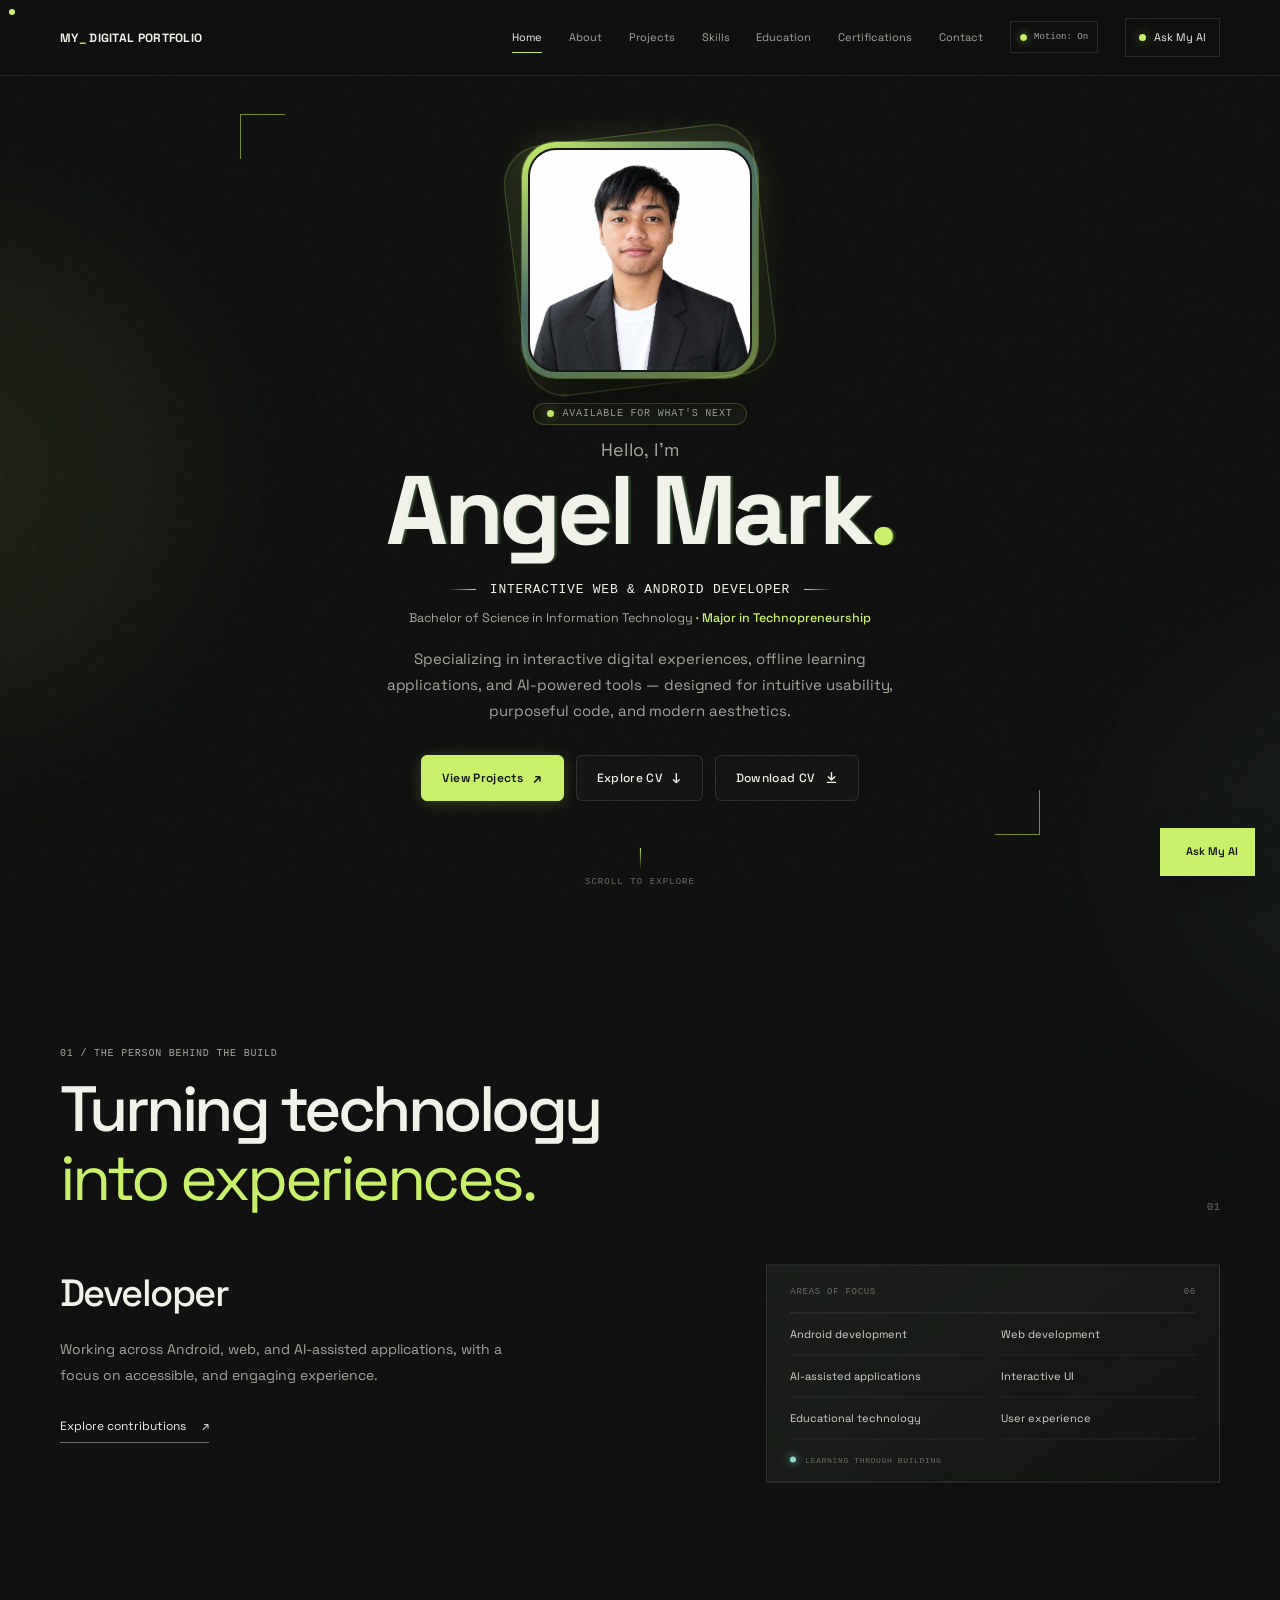
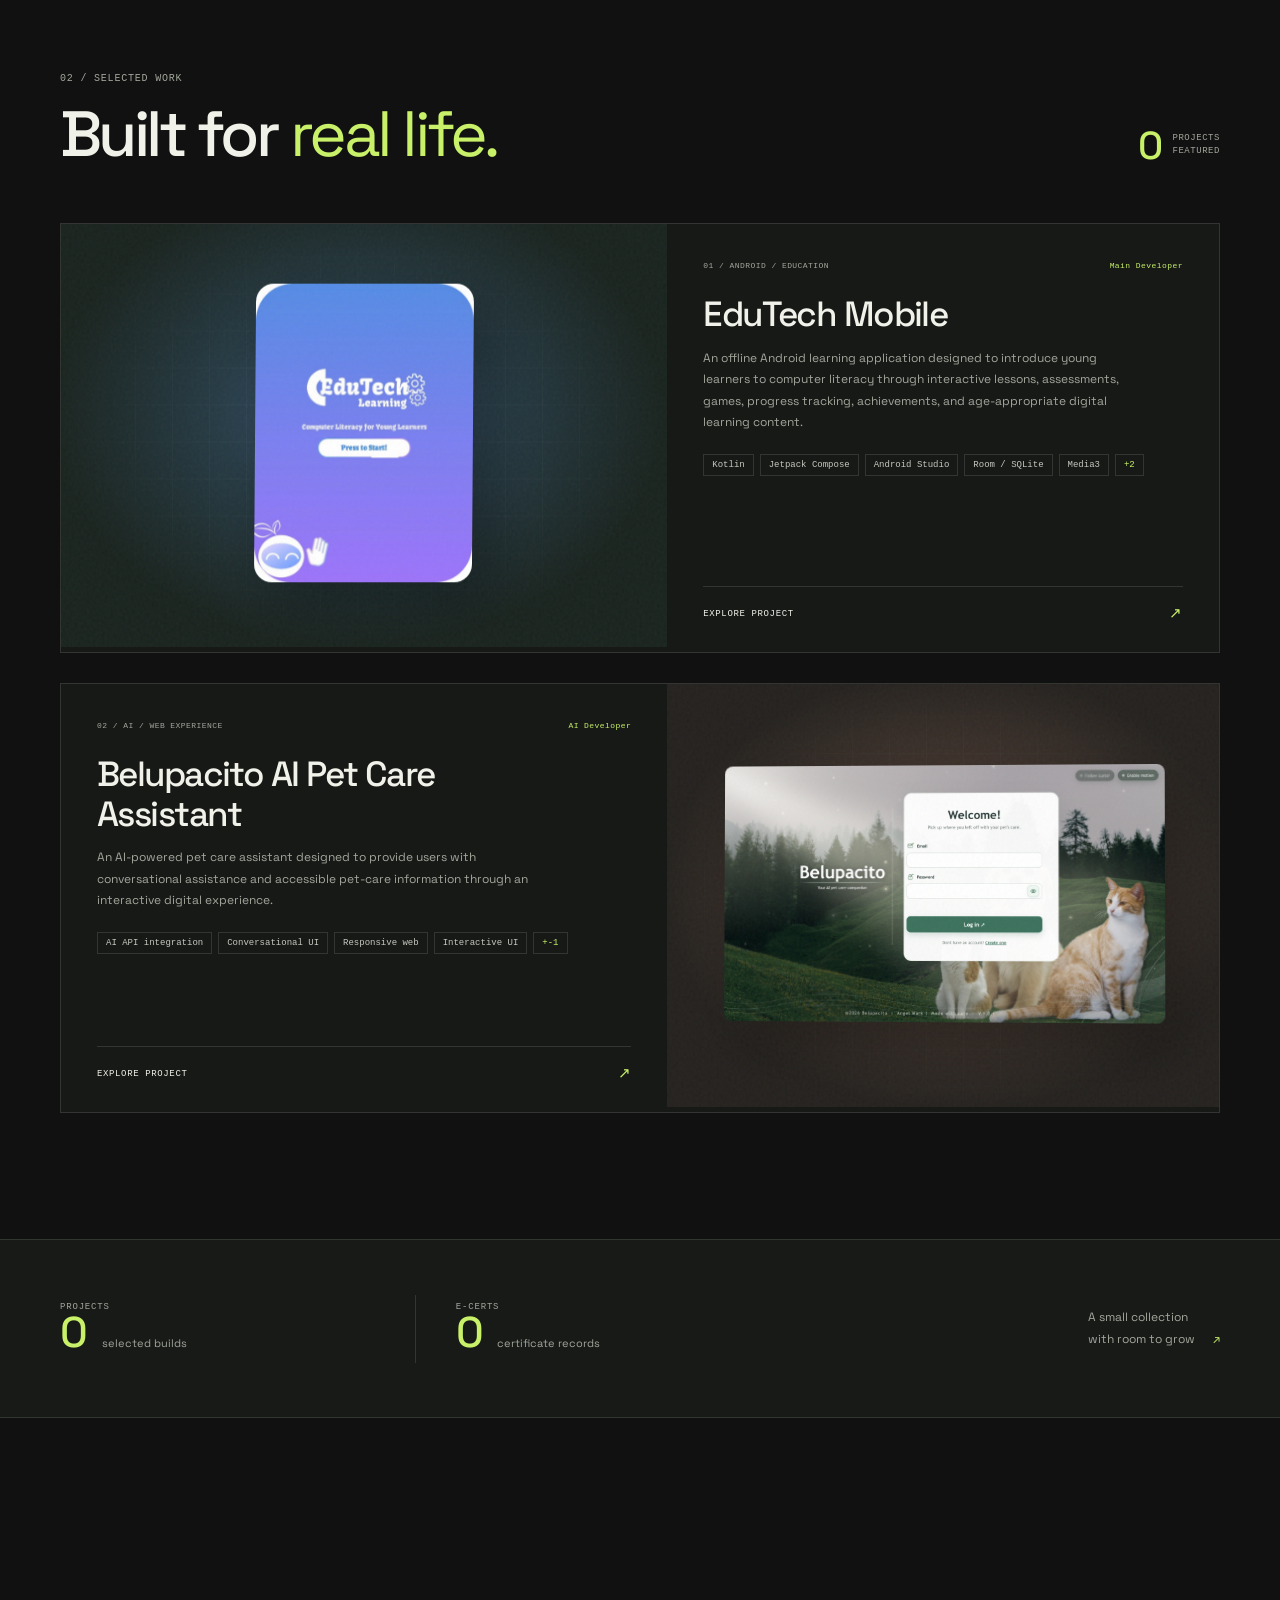
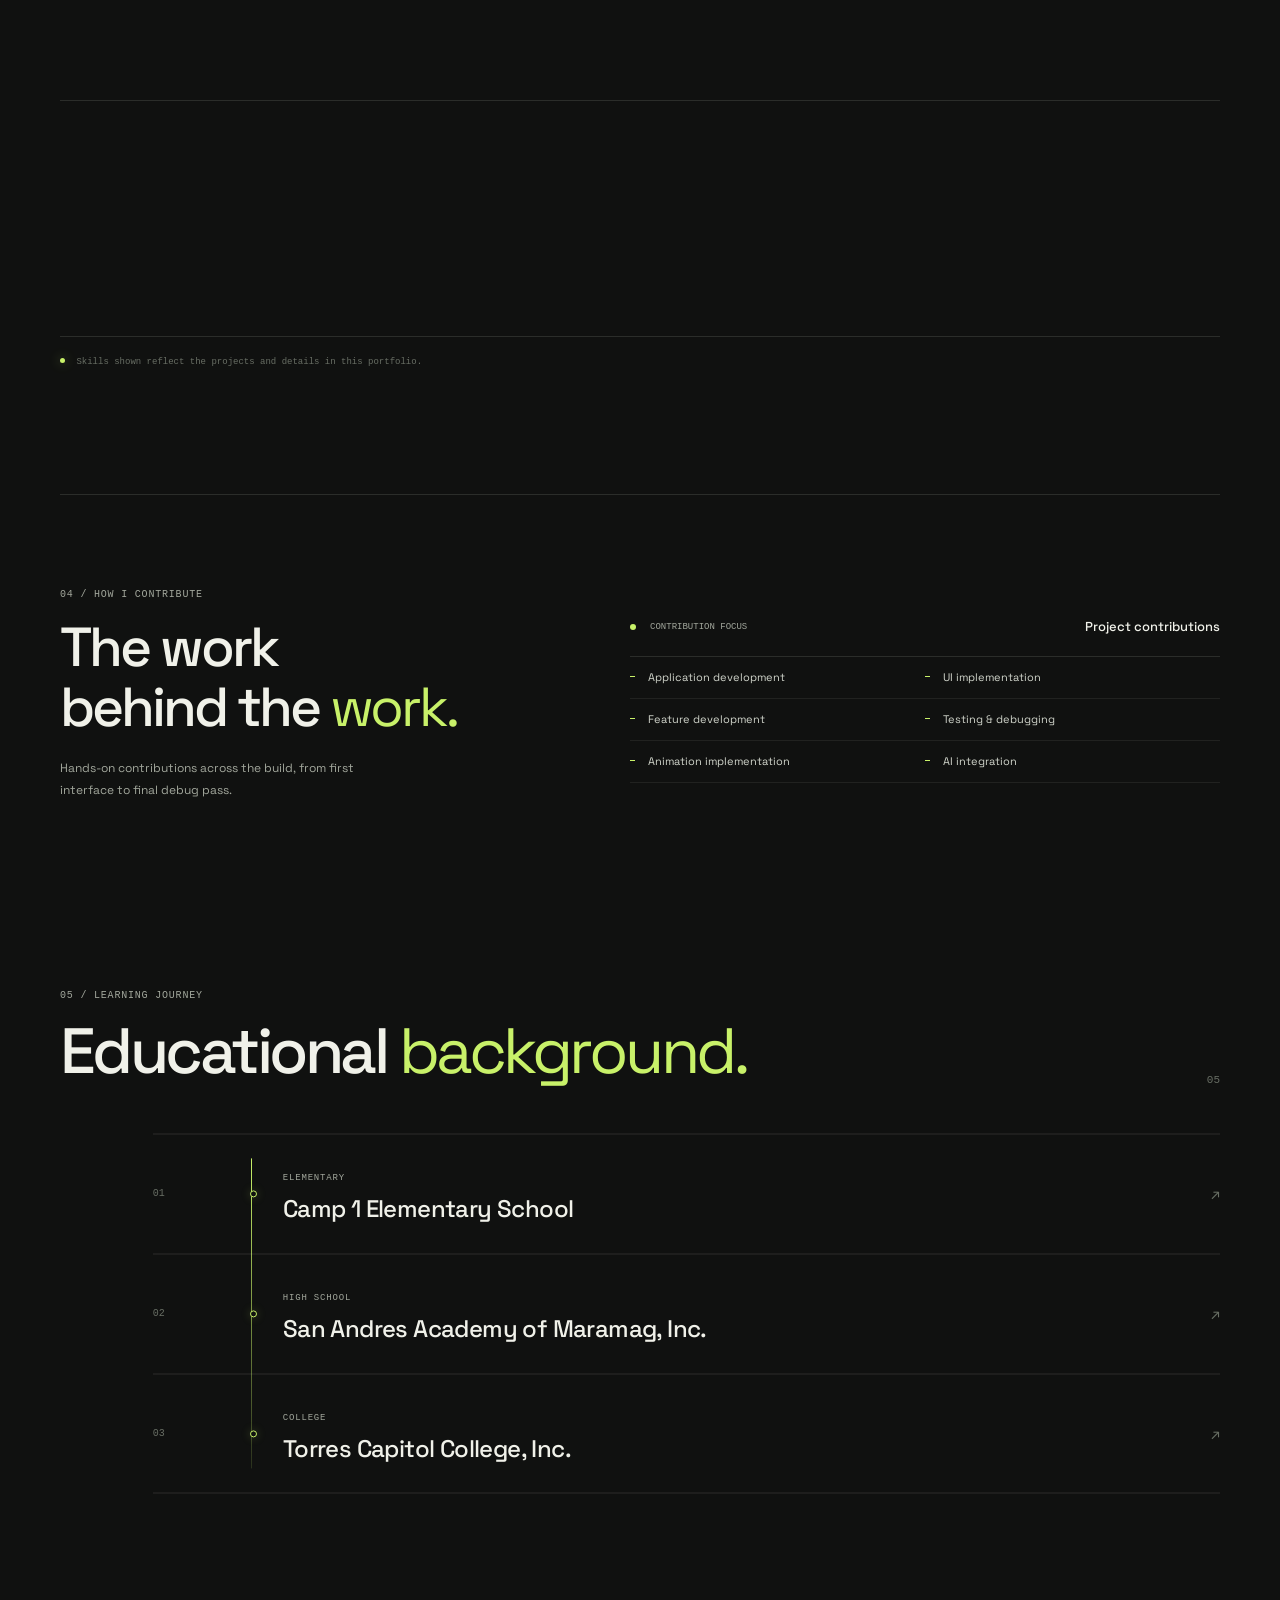
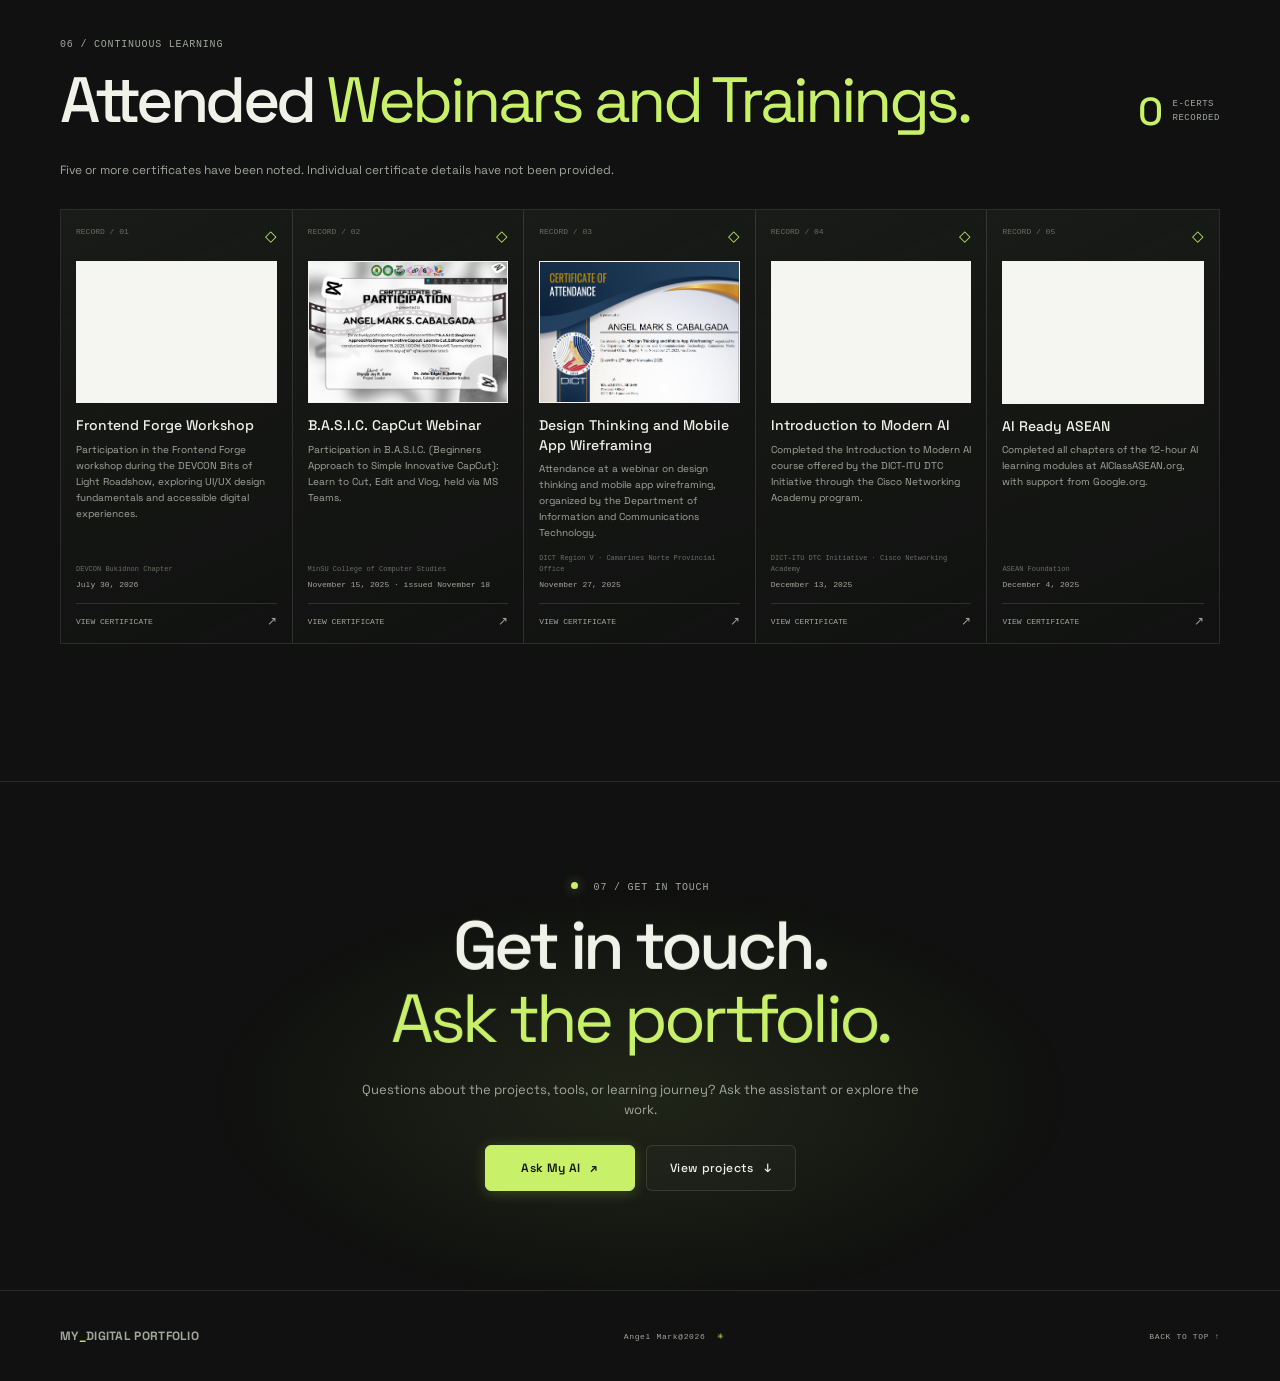
==== commit dbadc057: "Refine portfolio styling and layout" ====
--- a/index.html
+++ b/index.html
@@ -1,19 +1,23 @@
 <!doctype html>
 <html lang="en">
+
 <head>
   <meta charset="utf-8">
   <meta name="viewport" content="width=device-width, initial-scale=1">
   <meta name="theme-color" content="#101110">
-  <meta name="description" content="An interactive developer portfolio focused on Android, the web, and AI-assisted applications.">
+  <meta name="description"
+    content="An interactive developer portfolio focused on Android, the web, and AI-assisted applications.">
   <title>Developer Portfolio — Interactive CV</title>
   <link rel="preconnect" href="https://fonts.googleapis.com">
   <link rel="preconnect" href="https://fonts.gstatic.com" crossorigin>
-  <link href="https://fonts.googleapis.com/css2?family=Space+Grotesk:wght@400;500;600;700&display=swap" rel="stylesheet">
+  <link href="https://fonts.googleapis.com/css2?family=Space+Grotesk:wght@400;500;600;700&display=swap"
+    rel="stylesheet">
   <link rel="stylesheet" href="css/style.css">
   <script src="js/portfolio-data.js" defer></script>
   <script src="js/main.js" defer></script>
   <script src="js/assistant.js" defer></script>
 </head>
+
 <body>
   <a class="skip-link" href="#main">Skip to content</a>
   <div class="site-noise" aria-hidden="true"></div>
@@ -22,7 +26,8 @@
 
   <header class="site-header" id="top">
     <a class="wordmark" href="#home" aria-label="Portfolio home">MY<span>_</span> DIGITAL PORTFOLIO</a>
-    <button class="menu-toggle" type="button" aria-expanded="false" aria-controls="primary-nav" aria-label="Open navigation"><span></span><span></span></button>
+    <button class="menu-toggle" type="button" aria-expanded="false" aria-controls="primary-nav"
+      aria-label="Open navigation"><span></span><span></span></button>
     <nav class="primary-nav" id="primary-nav" aria-label="Primary navigation">
       <a href="#home" class="nav-link is-active">Home</a>
       <a href="#about" class="nav-link">About</a>
@@ -31,8 +36,11 @@
       <a href="#education" class="nav-link">Education</a>
       <a href="#certifications" class="nav-link">Certifications</a>
       <a href="#contact" class="nav-link">Contact</a>
-      <button class="motion-toggle" type="button" aria-pressed="false" aria-label="Enable animations" title="Enable or disable animations"><span class="motion-toggle-indicator" aria-hidden="true"></span><span class="motion-toggle-label">Motion: Off</span></button>
-      <button class="nav-assistant ai-glitch-button" type="button" data-open-assistant><span class="status-dot"></span> Ask My AI<span class="ai-button-blink" aria-hidden="true"></span></button>
+      <button class="motion-toggle" type="button" aria-pressed="false" aria-label="Enable animations"
+        title="Enable or disable animations"><span class="motion-toggle-indicator" aria-hidden="true"></span><span
+          class="motion-toggle-label">Motion: Off</span></button>
+      <button class="nav-assistant ai-glitch-button" type="button" data-open-assistant><span class="status-dot"></span>
+        Ask My AI<span class="ai-button-blink" aria-hidden="true"></span></button>
     </nav>
   </header>
 
@@ -40,83 +48,232 @@
     <section class="hero section-shell" id="home" aria-labelledby="hero-title">
       <div class="hero-grid" aria-hidden="true"></div>
       <div class="hero-copy" data-parallax="0.08">
-        <div class="profile-badge" data-profile-tilt><img class="profile-photo" src="Profile.jpg" alt="Portrait of the developer" fetchpriority="high"></div>
-        <p class="eyebrow"><span class="status-dot"></span> AVAILABLE FOR WHAT'S NEXT</p>
+        <a class="profile-badge" href="Profile.jpg" target="_blank" rel="noopener"
+          aria-label="View the full-size portrait of Angel Mark" data-profile-tilt><img class="profile-photo"
+            src="Profile.jpg" alt="Portrait of Angel Mark" fetchpriority="high"></a>
+        <p class="eyebrow hero-status"><span class="status-dot"></span> AVAILABLE FOR WHAT'S NEXT</p>
         <p class="hero-intro">Hello, I'm</p>
-        <h1 id="hero-title"><span>Angel Mark<span class="accent-dot">.</span></span><span class="hero-title-slice" aria-hidden="true">Angel Mark.</span><span class="hero-title-binary" aria-hidden="true"><span>01001101</span><span>01000001</span><span>01010010</span><span>01001011</span><span>01000001</span><span>01001110</span><span>01000111</span><span>01000101</span></span></h1>
-        <div class="hero-role"><span class="hero-line"></span><span>Developer</span></div>
-        <p class="hero-education">Bachelor of Science in Information Technology <span>major in Technopreneurship</span></p>
-        <p class="hero-description">I build interactive digital experiences, learning applications, and AI-powered tools with a focus on usability, creativity, and modern technology.</p>
+        <h1 id="hero-title"><span>Angel Mark<span class="accent-dot">.</span></span><span class="hero-title-slice"
+            aria-hidden="true">Angel Mark.</span><span class="hero-title-binary"
+            aria-hidden="true"><span>01001101</span><span>01000001</span><span>01010010</span><span>01001011</span><span>01000001</span><span>01001110</span><span>01000111</span><span>01000101</span></span>
+        </h1>
+        <div class="hero-role"><span class="hero-line"></span><span>Interactive Web &amp; Android Developer</span><span
+            class="hero-line"></span></div>
+        <p class="hero-education">Bachelor of Science in Information Technology <span class="hero-education-major">·
+            Major in Technopreneurship</span></p>
+        <p class="hero-description">Specializing in interactive digital experiences, offline learning applications, and
+          AI-powered tools — designed for intuitive usability, purposeful code, and modern aesthetics.</p>
         <div class="hero-actions">
-          <a class="button button-primary magnetic" href="#projects">View projects <span aria-hidden="true">↗</span></a>
-          <a class="button button-secondary magnetic" href="#about">Explore CV <span aria-hidden="true">↓</span></a>
-          <a class="button button-secondary magnetic" href="assets/Angel-Mark-CV.pdf" download="Angel-Mark-CV.pdf">Download CV <span class="download-icon" aria-hidden="true">↓<i></i></span></a>
-        </div>
-      </div>
-      <a class="scroll-cue" href="#about"><span class="scroll-cue-line"></span><span>SCROLL TO EXPLORE</span></a>
+          <a class="button button-primary magnetic" href="#projects">View Projects <span class="btn-icon"
+              aria-hidden="true">↗</span></a>
+          <a class="button button-secondary magnetic" href="#about">Explore CV <span class="btn-icon"
+              aria-hidden="true">↓</span></a>
+          <a class="button button-secondary magnetic" href="assets/Angel-Mark-CV.pdf"
+            download="Angel-Mark-CV.pdf">Download CV <span class="download-icon" aria-hidden="true"><svg width="13"
+                height="13" viewBox="0 0 14 14" fill="none" xmlns="http://www.w3.org/2000/svg">
+                <path d="M7 1.75V9.625M7 9.625L3.5 6.125M7 9.625L10.5 6.125M2.625 12.25H11.375" stroke="currentColor"
+                  stroke-width="1.5" stroke-linecap="round" stroke-linejoin="round" />
+              </svg></span></a>
+        </div>
+      </div>
+      <a class="scroll-cue" href="#about" aria-label="Scroll to explore"><span
+          class="scroll-cue-line"></span><span>SCROLL TO EXPLORE</span></a>
     </section>
 
     <section class="section-shell about-section" id="about" aria-labelledby="about-title">
-      <div class="section-heading reveal"><div><p class="eyebrow">01 / THE PERSON BEHIND THE BUILD</p><h2 id="about-title" class="binary-title" data-binary-reveal><span class="binary-title-text">Turning technology<br><span class="serif-accent">into experiences.</span></span></h2></div><span class="section-mark">01</span></div>
+      <div class="section-heading reveal">
+        <div>
+          <p class="eyebrow">01 / THE PERSON BEHIND THE BUILD</p>
+          <h2 id="about-title" class="binary-title" data-binary-reveal><span class="binary-title-text">Turning
+              technology<br><span class="serif-accent">into experiences.</span></span></h2>
+        </div><span class="section-mark">01</span>
+      </div>
       <div class="about-layout">
-        <div class="about-lead reveal"><p class="large-copy">Developer</p><p class="body-copy">Working across Android, web, and AI-assisted applications, with a focus on accessible, and engaging experience.</p><a class="text-link" href="#experience">Explore contributions <span>↗</span></a></div>
-        <div class="focus-panel reveal" data-scroll-parallax="8"><div class="focus-top"><span>AREAS OF FOCUS</span><span>06</span></div><div class="focus-list"><span>Android development</span><span>Web development</span><span>AI-assisted applications</span><span>Interactive UI</span><span>Educational technology</span><span>User experience</span></div><div class="focus-foot"><span class="mini-pulse"></span> LEARNING THROUGH BUILDING</div></div>
+        <div class="about-lead reveal">
+          <p class="large-copy">Developer</p>
+          <p class="body-copy">Working across Android, web, and AI-assisted applications, with a focus on accessible,
+            and engaging experience.</p><a class="text-link" href="#experience">Explore contributions <span>↗</span></a>
+        </div>
+        <div class="focus-panel reveal" data-scroll-parallax="8">
+          <div class="focus-top"><span>AREAS OF FOCUS</span><span>06</span></div>
+          <div class="focus-list"><span>Android development</span><span>Web development</span><span>AI-assisted
+              applications</span><span>Interactive UI</span><span>Educational technology</span><span>User
+              experience</span></div>
+          <div class="focus-foot"><span class="mini-pulse"></span> LEARNING THROUGH BUILDING</div>
+        </div>
       </div>
     </section>
 
     <section class="section-shell projects-section" id="projects" aria-labelledby="projects-title">
-      <div class="section-heading reveal"><div><p class="eyebrow">02 / SELECTED WORK</p><h2 id="projects-title" class="binary-title" data-binary-reveal><span class="binary-title-text">Built for <span class="serif-accent">real life.</span></span></h2></div><div class="section-counter"><span class="counter-value" data-counter="2" data-suffix="">0</span><span>PROJECTS<br>FEATURED</span></div></div>
+      <div class="section-heading reveal">
+        <div>
+          <p class="eyebrow">02 / SELECTED WORK</p>
+          <h2 id="projects-title" class="binary-title" data-binary-reveal><span class="binary-title-text">Built for
+              <span class="serif-accent">real life.</span></span></h2>
+        </div>
+        <div class="section-counter"><span class="counter-value" data-counter="2"
+            data-suffix="">0</span><span>PROJECTS<br>FEATURED</span></div>
+      </div>
       <div class="project-list" id="project-list"></div>
     </section>
 
-    <section class="stats-strip" aria-label="Portfolio statistics"><div class="stats-inner"><div class="stat-item"><span class="stat-label">PROJECTS</span><strong class="stat-number" data-counter="2">0</strong><span class="stat-detail">selected builds</span></div><div class="stat-rule"></div><div class="stat-item"><span class="stat-label">E-CERTS</span><strong class="stat-number" data-counter="5" data-suffix="+">0</strong><span class="stat-detail">certificate records</span></div><div class="stat-note">A small collection<br>with room to grow<span>↗</span></div></div></section>
+    <section class="stats-strip" aria-label="Portfolio statistics">
+      <div class="stats-inner">
+        <div class="stat-item"><span class="stat-label">PROJECTS</span><strong class="stat-number"
+            data-counter="2">0</strong><span class="stat-detail">selected builds</span></div>
+        <div class="stat-rule"></div>
+        <div class="stat-item"><span class="stat-label">E-CERTS</span><strong class="stat-number" data-counter="5"
+            data-suffix="+">0</strong><span class="stat-detail">certificate records</span></div>
+        <div class="stat-note">A small collection<br>with room to grow<span>↗</span></div>
+      </div>
+    </section>
 
     <section class="section-shell skills-section" id="skills" aria-labelledby="skills-title">
-      <div class="section-heading reveal"><div><p class="eyebrow">03 / TOOLS OF THE TRADE</p><h2 id="skills-title" class="binary-title" data-binary-reveal><span class="binary-title-text">Curiosity, <span class="serif-accent">in practice.</span></span></h2></div><span class="section-mark">03</span></div>
+      <div class="section-heading reveal">
+        <div>
+          <p class="eyebrow">03 / TOOLS OF THE TRADE</p>
+          <h2 id="skills-title" class="binary-title" data-binary-reveal><span class="binary-title-text">Curiosity, <span
+                class="serif-accent">in practice.</span></span></h2>
+        </div><span class="section-mark">03</span>
+      </div>
       <div class="skills-grid">
-        <article class="skill-group reveal"><div class="skill-group-head"><span>01</span><h3>Development</h3></div><div class="skill-tags"><span>Kotlin</span><span>JavaScript</span><span>HTML</span><span>CSS</span><span>Jetpack Compose</span></div></article>
-        <article class="skill-group reveal"><div class="skill-group-head"><span>02</span><h3>Tools</h3></div><div class="skill-tags"><span>Android Studio</span><span>VS Code</span><span>Git</span><span>GitHub</span><span>Canva</span><span>CapCut</span><span>LottieFiles</span></div></article>
-        <article class="skill-group reveal"><div class="skill-group-head"><span>03</span><h3>AI / Technology</h3></div><div class="skill-tags"><span>AI API integration</span><span>AI-assisted development</span><span>Conversational interfaces</span><span>Prompt engineering</span></div></article>
-      </div>
-      <p class="skills-footnote"><span class="status-dot"></span> Skills shown reflect the projects and details in this portfolio.</p>
+        <article class="skill-group reveal">
+          <div class="skill-group-head"><span>01</span>
+            <h3>Development</h3>
+          </div>
+          <div class="skill-tags">
+            <span>Kotlin</span><span>JavaScript</span><span>HTML</span><span>CSS</span><span>Jetpack Compose</span>
+          </div>
+        </article>
+        <article class="skill-group reveal">
+          <div class="skill-group-head"><span>02</span>
+            <h3>Tools</h3>
+          </div>
+          <div class="skill-tags"><span>Android Studio</span><span>VS
+              Code</span><span>Git</span><span>GitHub</span><span>Canva</span><span>CapCut</span><span>LottieFiles</span>
+          </div>
+        </article>
+        <article class="skill-group reveal">
+          <div class="skill-group-head"><span>03</span>
+            <h3>AI / Technology</h3>
+          </div>
+          <div class="skill-tags"><span>AI API integration</span><span>AI-assisted
+              development</span><span>Conversational interfaces</span><span>Prompt engineering</span></div>
+        </article>
+      </div>
+      <p class="skills-footnote"><span class="status-dot"></span> Skills shown reflect the projects and details in this
+        portfolio.</p>
     </section>
 
     <section class="section-shell experience-section" id="experience" aria-labelledby="experience-title">
-      <div class="experience-aside reveal"><p class="eyebrow">04 / HOW I CONTRIBUTE</p><h2 id="experience-title" class="binary-title" data-binary-reveal><span class="binary-title-text">The work<br>behind the <span class="serif-accent">work.</span></span></h2><p class="body-copy">Hands-on contributions across the build, from first interface to final debug pass.</p></div>
-      <div class="experience-content reveal"><div class="role-label"><span class="role-indicator"></span><span>CONTRIBUTION FOCUS</span><strong>Project contributions</strong></div><div class="contribution-list"><span>Application development</span><span>UI implementation</span><span>Feature development</span><span>Testing &amp; debugging</span><span>Animation implementation</span><span>AI integration</span></div></div>
+      <div class="experience-aside reveal">
+        <p class="eyebrow">04 / HOW I CONTRIBUTE</p>
+        <h2 id="experience-title" class="binary-title" data-binary-reveal><span class="binary-title-text">The
+            work<br>behind the <span class="serif-accent">work.</span></span></h2>
+        <p class="body-copy">Hands-on contributions across the build, from first interface to final debug pass.</p>
+      </div>
+      <div class="experience-content reveal">
+        <div class="role-label"><span class="role-indicator"></span><span>CONTRIBUTION FOCUS</span><strong>Project
+            contributions</strong></div>
+        <div class="contribution-list"><span>Application development</span><span>UI implementation</span><span>Feature
+            development</span><span>Testing &amp; debugging</span><span>Animation implementation</span><span>AI
+            integration</span></div>
+      </div>
     </section>
 
     <section class="section-shell education-section" id="education" aria-labelledby="education-title">
-      <div class="section-heading reveal"><div><p class="eyebrow">05 / LEARNING JOURNEY</p><h2 id="education-title" class="binary-title" data-binary-reveal><span class="binary-title-text">Educational <span class="serif-accent">background.</span></span></h2></div><span class="section-mark">05</span></div>
+      <div class="section-heading reveal">
+        <div>
+          <p class="eyebrow">05 / LEARNING JOURNEY</p>
+          <h2 id="education-title" class="binary-title" data-binary-reveal><span class="binary-title-text">Educational
+              <span class="serif-accent">background.</span></span></h2>
+        </div><span class="section-mark">05</span>
+      </div>
       <div class="education-timeline" data-scroll-parallax="10">
-        <article class="education-item reveal"><span class="edu-index">01</span><span class="edu-dot"></span><div class="edu-content"><span class="edu-level">ELEMENTARY</span><h3>Camp 1 Elementary School</h3></div><span class="edu-arrow">↗</span></article>
-        <article class="education-item reveal"><span class="edu-index">02</span><span class="edu-dot"></span><div class="edu-content"><span class="edu-level">HIGH SCHOOL</span><h3>San Andres Academy of Maramag, Inc.</h3></div><span class="edu-arrow">↗</span></article>
-        <article class="education-item reveal"><span class="edu-index">03</span><span class="edu-dot"></span><div class="edu-content"><span class="edu-level">COLLEGE</span><h3>Torres Capitol College, Inc.</h3></div><span class="edu-arrow">↗</span></article>
+        <article class="education-item reveal"><span class="edu-index">01</span><span class="edu-dot"></span>
+          <div class="edu-content"><span class="edu-level">ELEMENTARY</span>
+            <h3>Camp 1 Elementary School</h3>
+          </div><span class="edu-arrow">↗</span>
+        </article>
+        <article class="education-item reveal"><span class="edu-index">02</span><span class="edu-dot"></span>
+          <div class="edu-content"><span class="edu-level">HIGH SCHOOL</span>
+            <h3>San Andres Academy of Maramag, Inc.</h3>
+          </div><span class="edu-arrow">↗</span>
+        </article>
+        <article class="education-item reveal"><span class="edu-index">03</span><span class="edu-dot"></span>
+          <div class="edu-content"><span class="edu-level">COLLEGE</span>
+            <h3>Torres Capitol College, Inc.</h3>
+          </div><span class="edu-arrow">↗</span>
+        </article>
       </div>
     </section>
 
     <section class="section-shell certifications-section" id="certifications" aria-labelledby="certifications-title">
-      <div class="section-heading reveal"><div><p class="eyebrow">06 / CONTINUOUS LEARNING</p><h2 id="certifications-title" class="binary-title" data-binary-reveal><span class="binary-title-text">Attended <span class="serif-accent">Webinars and Trainings.</span></span></h2></div><div class="section-counter"><span class="counter-value" data-counter="5" data-suffix="+">0</span><span>E-CERTS<br>RECORDED</span></div></div>
-      <p class="cert-intro reveal">Five or more certificates have been noted. Individual certificate details have not been provided.</p>
+      <div class="section-heading reveal">
+        <div>
+          <p class="eyebrow">06 / CONTINUOUS LEARNING</p>
+          <h2 id="certifications-title" class="binary-title" data-binary-reveal><span class="binary-title-text">Attended
+              <span class="serif-accent">Webinars and Trainings.</span></span></h2>
+        </div>
+        <div class="section-counter"><span class="counter-value" data-counter="5"
+            data-suffix="+">0</span><span>E-CERTS<br>RECORDED</span></div>
+      </div>
+      <p class="cert-intro reveal">Five or more certificates have been noted. Individual certificate details have not
+        been provided.</p>
       <div class="cert-grid" id="cert-grid"></div>
     </section>
 
-    <section class="closing-cta" id="contact" aria-labelledby="cta-title"><div class="closing-grid" aria-hidden="true"></div><div class="closing-inner reveal"><p class="eyebrow"><span class="status-dot"></span> 07 / GET IN TOUCH</p><h2 id="cta-title" class="contact-title-motion" data-scroll-parallax="9">Get in touch.<br><span class="serif-accent">Ask the portfolio.</span></h2><p>Questions about the projects, tools, or learning journey? Ask the assistant or explore the work.</p><div class="closing-actions"><button class="button button-primary magnetic ai-glitch-button" type="button" data-open-assistant>Ask My AI <span aria-hidden="true">↗</span><span class="ai-button-blink" aria-hidden="true"></span></button><a class="button button-secondary magnetic" href="#projects">View projects <span aria-hidden="true">↓</span></a></div></div></section>
+    <section class="closing-cta" id="contact" aria-labelledby="cta-title">
+      <div class="closing-grid" aria-hidden="true"></div>
+      <div class="closing-inner reveal">
+        <p class="eyebrow"><span class="status-dot"></span> 07 / GET IN TOUCH</p>
+        <h2 id="cta-title" class="contact-title-motion" data-scroll-parallax="9">Get in touch.<br><span
+            class="serif-accent">Ask the portfolio.</span></h2>
+        <p>Questions about the projects, tools, or learning journey? Ask the assistant or explore the work.</p>
+        <div class="closing-actions"><button class="button button-primary magnetic ai-glitch-button" type="button"
+            data-open-assistant>Ask My AI <span aria-hidden="true">↗</span><span class="ai-button-blink"
+              aria-hidden="true"></span></button><a class="button button-secondary magnetic" href="#projects">View
+            projects <span aria-hidden="true">↓</span></a></div>
+      </div>
+    </section>
   </main>
 
-  <footer class="site-footer"><a class="wordmark" href="#home">MY<span>_</span>DIGITAL PORTFOLIO</a><span>Angel Mark@2026 <b>✳</b></span><a href="#top" class="back-top">BACK TO TOP ↑</a></footer>
+  <footer class="site-footer"><a class="wordmark" href="#home">MY<span>_</span>DIGITAL PORTFOLIO</a><span>Angel
+      Mark@2026 <b>✳</b></span><a href="#top" class="back-top">BACK TO TOP ↑</a></footer>
 
   <div class="custom-cursor" aria-hidden="true"><span></span></div>
-  <div class="modal-backdrop" id="project-modal" hidden><section class="project-modal" role="dialog" aria-modal="true" aria-labelledby="modal-title"><button class="modal-close" type="button" aria-label="Close project details">×</button><div class="modal-content" id="modal-content"></div></section></div>
-
-  <button class="assistant-launcher ai-glitch-button" type="button" data-open-assistant aria-label="Open AI CV assistant"><span class="launcher-icon"></span><span>Ask My AI</span><span class="ai-button-blink" aria-hidden="true"></span></button>
+  <div class="modal-backdrop" id="project-modal" hidden>
+    <section class="project-modal" role="dialog" aria-modal="true" aria-labelledby="modal-title"><button
+        class="modal-close" type="button" aria-label="Close project details">×</button>
+      <div class="modal-content" id="modal-content"></div>
+    </section>
+  </div>
+
+  <button class="assistant-launcher ai-glitch-button" type="button" data-open-assistant
+    aria-label="Open AI CV assistant"><span class="launcher-icon"></span><span>Ask My AI</span><span
+      class="ai-button-blink" aria-hidden="true"></span></button>
   <section class="chat-panel" id="assistant-panel" aria-label="AI CV assistant" hidden>
-    <header class="chat-header"><div class="chat-avatar">✳</div><div class="chat-title"><strong>Portfolio Assistant</strong><span><i class="status-dot"></i> Answers from this CV only</span></div><button class="chat-clear" type="button" aria-label="Clear conversation" title="Clear conversation"><span aria-hidden="true">↺</span> Clear</button><button class="chat-minimize" type="button" aria-label="Close assistant">×</button></header>
-    <div class="chat-messages" id="chat-messages" aria-live="polite" aria-relevant="additions text"><div class="chat-message assistant-message"><span class="message-avatar">✳</span><p>Hi. Ask me about the projects, skills, or education listed here. I'll tell you when something isn't available.</p></div></div>
-    <div class="suggested-questions"><button type="button">What is EduTech Mobile?</button><button type="button">Where did they study?</button></div>
-    <form class="chat-form" id="chat-form"><label class="visually-hidden" for="chat-input">Ask a question about the portfolio</label><input id="chat-input" name="question" placeholder="Ask about this portfolio…" autocomplete="off" required><button type="submit" aria-label="Send message">↑</button></form>
+    <header class="chat-header">
+      <div class="chat-avatar">✳</div>
+      <div class="chat-title"><strong>Portfolio Assistant</strong><span><i class="status-dot"></i> Answers from this CV
+          only</span></div><button class="chat-clear" type="button" aria-label="Clear conversation"
+        title="Clear conversation"><span aria-hidden="true">↺</span> Clear</button><button class="chat-minimize"
+        type="button" aria-label="Close assistant">×</button>
+    </header>
+    <div class="chat-messages" id="chat-messages" aria-live="polite" aria-relevant="additions text">
+      <div class="chat-message assistant-message"><span class="message-avatar">✳</span>
+        <p>Hi. Ask me about the projects, skills, or education listed here. I'll tell you when something isn't
+          available.</p>
+      </div>
+    </div>
+    <div class="suggested-questions"><button type="button">What is EduTech Mobile?</button><button type="button">Where
+        did they study?</button></div>
+    <form class="chat-form" id="chat-form"><label class="visually-hidden" for="chat-input">Ask a question about the
+        portfolio</label><input id="chat-input" name="question" placeholder="Ask about this portfolio…"
+        autocomplete="off" required><button type="submit" aria-label="Send message">↑</button></form>
     <p class="chat-disclaimer">Local assistant · No API key or external service</p>
   </section>
   <script>document.documentElement.classList.add('js');</script>
 </body>
-</html>
+
+</html>
--- a/css/style.css
+++ b/css/style.css
@@ -78,22 +78,181 @@
 .motion-toggle[aria-pressed="true"] .motion-toggle-indicator { border-color: var(--lime); background: var(--lime); box-shadow: 0 0 9px rgba(200, 241, 105, .55); }
 .menu-toggle { display: none; }
 
-.hero { position: relative; display: grid; min-height: 760px; min-height: max(740px, 100svh); grid-template-columns: 1fr; align-items: center; padding-top: 95px; isolation: isolate; }
-.hero-grid, .closing-grid { position: absolute; z-index: -2; inset: 0; pointer-events: none; opacity: .17; background-image: linear-gradient(rgba(222, 235, 208, .07) 1px, transparent 1px), linear-gradient(90deg, rgba(222, 235, 208, .07) 1px, transparent 1px); background-size: 74px 74px; mask-image: linear-gradient(90deg, black 0%, transparent 87%); }
-.hero-copy { position: relative; z-index: 2; width: min(100%, 850px); justify-self: center; padding: 36px 0 76px; text-align: center; }
-.hero-copy { animation: hero-copy-enter 4.5s cubic-bezier(.2, .75, .2, 1) both; }
-.hero-copy::before { position: absolute; z-index: 0; top: 12px; left: -18px; width: min(180px, calc(100% - 18px)); height: 130px; border-top: 1px solid var(--lime); border-left: 1px solid var(--lime); content: ""; pointer-events: none; }
-.hero-copy::after { position: absolute; z-index: 0; right: -18px; bottom: 12px; width: 140px; height: 116px; border-right: 1px solid var(--lime); border-bottom: 1px solid var(--lime); content: ""; pointer-events: none; }
-@keyframes hero-copy-enter { from { opacity: 0; translate: 0 22px; } to { opacity: 1; translate: 0 0; } }
-.profile-badge { --profile-tilt-x: 0deg; --profile-tilt-y: 0deg; --profile-pointer-x: 50%; --profile-pointer-y: 50%; position: relative; z-index: 1; width: 240px; aspect-ratio: 1; margin: 0 auto 21px; padding: 5px; border: 1px solid rgba(140, 219, 208, .7); border-radius: 30px; background: linear-gradient(145deg, rgba(200, 241, 105, .5), rgba(140, 219, 208, .14) 42%, rgba(255, 128, 92, .42)); box-shadow: 0 0 0 5px rgba(140, 219, 208, .045), 0 0 25px rgba(140, 219, 208, .22), 0 0 58px rgba(200, 241, 105, .12); transform: perspective(800px) rotateX(var(--profile-tilt-x)) rotateY(var(--profile-tilt-y)); transform-style: preserve-3d; transition: transform .65s cubic-bezier(.2, .75, .2, 1), box-shadow .65s ease; }
-.profile-badge::before, .profile-badge::after { position: absolute; z-index: -1; inset: -9px; border: 1px solid rgba(140, 219, 208, .22); border-radius: 38px; content: ""; pointer-events: none; transform: translateZ(-14px); transition: inset .65s ease, border-color .65s ease, box-shadow .65s ease; }
-.profile-badge::after { inset: 0; z-index: 1; border: 0; border-radius: 24px; background: radial-gradient(circle at var(--profile-pointer-x) var(--profile-pointer-y), rgba(255, 255, 255, .44), transparent 48%); opacity: 0; transition: opacity .45s ease; }
-.profile-badge:hover { box-shadow: 0 0 0 7px rgba(140, 219, 208, .07), 0 0 34px rgba(140, 219, 208, .38), 0 0 75px rgba(200, 241, 105, .22); }
-.profile-badge:hover::before { inset: -13px; border-color: rgba(200, 241, 105, .42); box-shadow: 0 0 20px rgba(140, 219, 208, .13); }
-.profile-badge:hover::after { opacity: 1; }
-.profile-photo { display: block; width: 100%; height: 100%; border: 2px solid rgba(16, 17, 16, .9); border-radius: 24px; object-fit: contain; object-position: center; background: #f7f8f4; }
-.hero-intro { margin: 35px 0 3px; color: var(--muted); font: 400 18px/1.2 var(--display); }
-.hero h1 { position: relative; display: inline-block; max-width: 100%; margin: 0; font: 600 clamp(44px, 7.5vw, 116px)/.98 var(--display); letter-spacing: -.065em; text-shadow: 1px 0 rgba(140, 219, 208, .34), 3px 0 rgba(200, 241, 105, .16); animation: hero-title-glitch 5s ease-in-out infinite; transition: filter .55s ease; perspective: 760px; transform-style: preserve-3d; }
+.hero {
+  position: relative;
+  display: flex;
+  flex-direction: column;
+  justify-content: center;
+  align-items: center;
+  min-height: 100svh;
+  min-height: 100vh;
+  padding: 104px 0 64px;
+  isolation: isolate;
+}
+.hero-grid, .closing-grid {
+  position: absolute;
+  z-index: -2;
+  inset: 0;
+  pointer-events: none;
+  opacity: .14;
+  background-image:
+    linear-gradient(rgba(200, 241, 105, .08) 1px, transparent 1px),
+    linear-gradient(90deg, rgba(200, 241, 105, .08) 1px, transparent 1px);
+  background-size: 72px 72px;
+  mask-image: radial-gradient(ellipse at 50% 45%, black 20%, transparent 75%);
+}
+.hero-copy {
+  position: relative;
+  z-index: 2;
+  width: min(100%, 820px);
+  margin-inline: auto;
+  padding: 38px 24px 44px;
+  text-align: center;
+  animation: hero-copy-enter 1.4s cubic-bezier(.16, 1, .3, 1) both;
+}
+.hero-copy::before,
+.hero-copy::after {
+  position: absolute;
+  z-index: 0;
+  content: "";
+  pointer-events: none;
+  width: 44px;
+  height: 44px;
+  transition: border-color .4s ease, opacity .4s ease;
+}
+.hero-copy::before {
+  top: 10px;
+  left: 10px;
+  border-top: 1px solid var(--lime);
+  border-left: 1px solid var(--lime);
+  opacity: .55;
+}
+.hero-copy::after {
+  right: 10px;
+  bottom: 10px;
+  border-right: 1px solid var(--lime);
+  border-bottom: 1px solid var(--lime);
+  opacity: .55;
+}
+.hero-copy:hover::before,
+.hero-copy:hover::after {
+  opacity: .85;
+}
+@keyframes hero-copy-enter {
+  from { opacity: 0; transform: translateY(18px); }
+  to { opacity: 1; transform: translateY(0); }
+}
+
+.profile-badge {
+  --profile-tilt-x: 0deg;
+  --profile-tilt-y: 0deg;
+  --profile-pointer-x: 50%;
+  --profile-pointer-y: 50%;
+  position: relative;
+  z-index: 1;
+  display: block;
+  width: 236px;
+  aspect-ratio: 1;
+  margin: 0 auto 22px;
+  padding: 6px;
+  border-radius: 34px;
+  background: linear-gradient(145deg, #c8f169, rgba(140, 219, 208, .42) 42%, rgba(200, 241, 105, .5));
+  box-shadow:
+    0 0 0 1px rgba(200, 241, 105, .32),
+    0 18px 42px -12px rgba(0, 0, 0, .9),
+    0 0 34px rgba(200, 241, 105, .18);
+  transform: perspective(800px) rotateX(var(--profile-tilt-x)) rotateY(var(--profile-tilt-y));
+  transform-style: preserve-3d;
+  transition: transform .65s cubic-bezier(.2, .75, .2, 1), box-shadow .5s ease;
+}
+.profile-badge::before {
+  position: absolute;
+  z-index: -1;
+  inset: -10px;
+  border: 1px solid rgba(200, 241, 105, .28);
+  border-radius: 40px;
+  background: linear-gradient(145deg, rgba(200, 241, 105, .08), rgba(140, 219, 208, .02));
+  content: "";
+  pointer-events: none;
+  transform: rotate(-7deg) translateZ(-12px);
+  transition: transform .5s ease, border-color .5s ease, box-shadow .5s ease;
+}
+.profile-badge::after {
+  position: absolute;
+  inset: 0;
+  z-index: 2;
+  border-radius: 28px;
+  background: radial-gradient(circle at var(--profile-pointer-x) var(--profile-pointer-y), rgba(255, 255, 255, .24), transparent 52%);
+  opacity: 0;
+  pointer-events: none;
+  transition: opacity .4s ease;
+}
+.profile-badge:hover {
+  box-shadow:
+    0 0 0 1px rgba(200, 241, 105, .55),
+    0 22px 48px -10px rgba(0, 0, 0, .95),
+    0 0 50px rgba(200, 241, 105, .32);
+}
+.profile-badge:hover::before {
+  border-color: rgba(200, 241, 105, .48);
+  box-shadow: 0 0 26px rgba(200, 241, 105, .16);
+  transform: rotate(-3deg) translateZ(-12px);
+}
+.profile-badge:hover::after {
+  opacity: 1;
+}
+.profile-badge:focus-visible {
+  outline: 2px solid var(--lime);
+  outline-offset: 8px;
+}
+.profile-photo {
+  display: block;
+  width: 100%;
+  height: 100%;
+  border: 2px solid #161816;
+  border-radius: 28px;
+  object-fit: cover;
+  object-position: center 18%;
+  background: #161816;
+}
+
+.hero-status {
+  display: inline-flex;
+  align-items: center;
+  gap: 8px;
+  margin: 0 auto 14px;
+  padding: 5px 13px;
+  border: 1px solid rgba(200, 241, 105, .22);
+  border-radius: 999px;
+  background: rgba(200, 241, 105, .04);
+  color: var(--muted);
+  font: 500 10px/1 var(--mono);
+  letter-spacing: .08em;
+}
+.hero-status .status-dot {
+  margin-right: 0;
+}
+
+.hero-intro {
+  margin: 0 0 4px;
+  color: var(--muted);
+  font: 400 clamp(15px, 1.8vw, 18px)/1.2 var(--display);
+  letter-spacing: .02em;
+}
+.hero h1 {
+  position: relative;
+  display: inline-block;
+  max-width: 100%;
+  margin: 0 0 16px;
+  font: 700 clamp(46px, 7.6vw, 108px)/.96 var(--display);
+  letter-spacing: -.045em;
+  color: var(--ink);
+  text-shadow: 1px 0 rgba(140, 219, 208, .3), 3px 0 rgba(200, 241, 105, .14);
+  animation: hero-title-glitch 6s ease-in-out infinite;
+  transition: filter .55s ease;
+  perspective: 760px;
+  transform-style: preserve-3d;
+}
 .hero h1:hover { filter: drop-shadow(4px 0 9px rgba(140, 219, 208, .28)); animation-duration: 3.2s; }
 .hero h1.is-binary-hover { filter: drop-shadow(4px 0 9px rgba(140, 219, 208, .28)); }
 .hero-title-slice { position: absolute; inset: 0; color: rgba(140, 219, 208, .9); text-shadow: 5px 0 rgba(200, 241, 105, .7), 10px 0 rgba(140, 219, 208, .34); opacity: 0; clip-path: inset(48% 0 48%); pointer-events: none; animation: hero-title-line-glitch 5s steps(1, end) infinite; }
@@ -130,26 +289,155 @@
   82% { opacity: .88; clip-path: inset(46% 0 48%); transform: translateX(4px); }
   84% { opacity: .35; clip-path: inset(49% 0 47%); transform: translateX(7px); }
 }
-.hero-role { display: flex; align-items: center; justify-content: center; gap: 12px; margin-top: 24px; font-size: 12px; }
-.hero-role i { padding: 0 4px; color: var(--lime); font-style: normal; }
-.hero-education { margin: 9px 0 0; color: var(--muted); font-size: 12px; line-height: 1.6; }
-.hero-education span { color: var(--lime); }
-.hero-line { width: 26px; height: 1px; background: var(--lime); }
-.hero-description { max-width: 450px; margin: 22px auto 0; color: var(--muted); font-size: 15px; line-height: 1.8; }
-.hero-actions { display: flex; flex-wrap: wrap; justify-content: center; gap: 11px; margin-top: 30px; }
-.button { display: inline-flex; min-height: 47px; align-items: center; justify-content: center; gap: 28px; padding: 0 17px; border: 1px solid transparent; font-size: 12px; cursor: pointer; transition: color .45s ease, background .45s ease, border-color .45s ease, transform .45s ease; transform: translate3d(var(--mag-x, 0), var(--mag-y, 0), 0); }
-.button:active { transform: translate3d(var(--mag-x, 0), var(--mag-y, 0), 0) scale(.98); }
-.button-primary { background: var(--lime); color: #141710; font-weight: 600; }
-.button-primary:hover { background: #d8ff83; }
-.button-secondary { border-color: var(--line); color: var(--ink); }
-.button-secondary:hover { border-color: var(--lime); color: var(--lime); }
-.button span { font-size: 15px; }
-.button .download-icon { position: relative; display: inline-flex; width: 15px; height: 18px; align-items: flex-start; justify-content: center; font-size: 15px; line-height: 14px; }
-.button .download-icon i { position: absolute; bottom: 1px; left: 2px; width: 11px; height: 1px; background: currentColor; }
-.hero-meta { display: flex; gap: 23px; margin-top: 47px; color: var(--dim); font: 10px var(--mono); letter-spacing: .06em; }
-.scroll-cue { position: absolute; bottom: 16px; left: 0; display: flex; align-items: center; gap: 12px; color: var(--muted); font: 9px var(--mono); letter-spacing: .09em; }
-.scroll-cue-line { width: 35px; height: 1px; background: var(--lime); transform-origin: left; animation: cue-line 3.2s ease-in-out infinite; }
-@keyframes cue-line { 0%, 100% { transform: scaleX(.45); } 50% { transform: scaleX(1); } }
+
+.hero-role {
+  display: inline-flex;
+  align-items: center;
+  justify-content: center;
+  gap: 14px;
+  margin: 0 auto;
+  color: var(--ink);
+  font: 500 clamp(12px, 1.5vw, 13px)/1.4 var(--mono);
+  letter-spacing: .06em;
+  text-transform: uppercase;
+}
+.hero-role .hero-line {
+  width: 28px;
+  height: 1px;
+  background: linear-gradient(90deg, transparent, var(--lime));
+}
+.hero-role .hero-line:last-child {
+  background: linear-gradient(90deg, var(--lime), transparent);
+}
+
+.hero-education {
+  margin: 10px auto 0;
+  color: var(--muted);
+  font-size: clamp(11px, 1.3vw, 12.5px);
+  line-height: 1.5;
+}
+.hero-education .hero-education-major {
+  color: var(--lime);
+  font-weight: 500;
+}
+.hero-description {
+  max-width: 530px;
+  margin: 18px auto 0;
+  color: var(--muted);
+  font-size: clamp(14px, 1.4vw, 15px);
+  line-height: 1.75;
+  letter-spacing: -0.005em;
+}
+
+.hero-actions {
+  display: flex;
+  flex-wrap: wrap;
+  justify-content: center;
+  align-items: center;
+  gap: 12px;
+  margin-top: 30px;
+}
+.button {
+  position: relative;
+  display: inline-flex;
+  min-height: 46px;
+  align-items: center;
+  justify-content: center;
+  gap: 10px;
+  padding: 0 20px;
+  border: 1px solid transparent;
+  border-radius: 6px;
+  font: 500 12px/1 var(--body);
+  letter-spacing: .03em;
+  cursor: pointer;
+  text-decoration: none;
+  transition: color .3s ease, background .3s ease, border-color .3s ease, box-shadow .3s ease, transform .25s ease;
+  transform: translate3d(var(--mag-x, 0), var(--mag-y, 0), 0);
+  white-space: nowrap;
+}
+.button:active {
+  transform: translate3d(var(--mag-x, 0), var(--mag-y, 0), 0) scale(.98);
+}
+.button:focus-visible {
+  outline: 2px solid var(--lime);
+  outline-offset: 3px;
+}
+.button-primary {
+  background: var(--lime);
+  border-color: var(--lime);
+  color: #121510;
+  font-weight: 600;
+  box-shadow: 0 2px 14px rgba(200, 241, 105, .22);
+}
+.button-primary:hover {
+  background: #d8ff83;
+  border-color: #d8ff83;
+  box-shadow: 0 4px 22px rgba(200, 241, 105, .4);
+  color: #0b0d09;
+}
+.button-secondary {
+  border-color: var(--line);
+  background: rgba(233, 239, 221, .02);
+  color: var(--ink);
+}
+.button-secondary:hover {
+  border-color: rgba(200, 241, 105, .5);
+  background: rgba(200, 241, 105, .06);
+  color: var(--lime);
+}
+.button .btn-icon {
+  display: inline-block;
+  font-size: 14px;
+  line-height: 1;
+  transition: transform .25s ease;
+}
+.button:hover .btn-icon {
+  transform: translate(2px, -2px);
+}
+.button-secondary:hover .btn-icon {
+  transform: translateY(2px);
+}
+.button .download-icon {
+  display: inline-flex;
+  align-items: center;
+  justify-content: center;
+  line-height: 1;
+  transition: transform .25s ease;
+}
+.button:hover .download-icon {
+  transform: translateY(2px);
+}
+.button .download-icon svg {
+  display: block;
+}
+.scroll-cue {
+  position: absolute;
+  bottom: 22px;
+  left: 50%;
+  transform: translateX(-50%);
+  display: flex;
+  flex-direction: column;
+  align-items: center;
+  gap: 8px;
+  color: var(--dim);
+  font: 500 9px/1 var(--mono);
+  letter-spacing: .12em;
+  transition: color .3s ease;
+}
+.scroll-cue:hover {
+  color: var(--lime);
+}
+.scroll-cue-line {
+  width: 1px;
+  height: 22px;
+  background: linear-gradient(180deg, var(--lime), transparent);
+  transform-origin: top;
+  animation: cue-line-v 2.6s ease-in-out infinite;
+}
+@keyframes cue-line-v {
+  0%, 100% { transform: scaleY(.4); opacity: .45; }
+  50% { transform: scaleY(1); opacity: 1; }
+}
 
 .section-heading { display: flex; align-items: end; justify-content: space-between; gap: 24px; margin-bottom: 54px; }
 .section-heading h2, .experience-aside h2 { margin: 14px 0 0; font: 500 clamp(36px, 5.5vw, 64px)/1.08 var(--display); letter-spacing: -.055em; }
@@ -420,12 +708,12 @@
 }
 @media (max-width: 1000px) {
   .section-shell, .stats-inner, .site-footer { width: calc(100% - 72px); }
-  .profile-badge { width: 200px; }
-  .hero-copy::after { right: 0; width: 126px; height: 108px; }
+  .profile-badge { width: 208px; }
+  .hero-copy { max-width: 720px; padding: 28px 20px 38px; }
   .site-header { padding-inline: 36px; }
   .primary-nav { gap: 15px; }
   .nav-link { font-size: 10px; }
-  .hero { min-height: 700px; }
+  .hero { min-height: 100svh; min-height: 100vh; padding: 90px 0 50px; }
   .project-card { grid-template-columns: .95fr 1fr; min-height: 410px; }
   .project-info { padding: 30px 25px 24px; }
   .cert-grid { grid-template-columns: repeat(3, 1fr); }
@@ -448,18 +736,89 @@
   .nav-link::after { display: none; }
   .nav-assistant { justify-content: center; margin-top: 12px; }
   .primary-nav .motion-toggle { justify-content: center; margin-top: 10px; }
-  .hero { min-height: 900px; min-height: max(880px, 100svh); grid-template-columns: 1fr; align-content: center; padding-top: 90px; padding-bottom: 60px; }
-  .hero-copy { align-self: end; padding: 50px 0 10px; }
-  .hero-copy::before { left: 0; width: 150px; height: 112px; }
-  .hero-copy::after { right: 0; bottom: 10px; width: 104px; height: 82px; }
-  .profile-badge { width: 156px; margin-bottom: 17px; }
-  .hero-intro { margin-top: 26px; font-size: 15px; }
-  .hero h1 { font-size: clamp(42px, 12.5vw, 88px); }
-  .hero-role { flex-wrap: wrap; margin-top: 18px; font-size: 11px; }
-  .hero-description { max-width: 510px; margin-top: 16px; font-size: 13px; }
-  .hero-actions { margin-top: 23px; }
-  .hero-meta { gap: 16px; margin-top: 28px; font-size: 8px; }
-  .scroll-cue { bottom: 10px; font-size: 8px; }
+  .hero {
+    min-height: 100svh;
+    min-height: 100vh;
+    padding-top: 80px;
+    padding-bottom: 40px;
+    display: flex;
+    align-items: center;
+    justify-content: center;
+  }
+  .hero-copy {
+    width: 100%;
+    padding: 24px 14px 28px;
+  }
+  .hero-copy::before {
+    top: 4px;
+    left: 4px;
+    width: 32px;
+    height: 32px;
+  }
+  .hero-copy::after {
+    right: 4px;
+    bottom: 4px;
+    width: 32px;
+    height: 32px;
+  }
+  .profile-badge {
+    width: 184px;
+    margin-bottom: 16px;
+    border-radius: 28px;
+  }
+  .profile-photo {
+    border-radius: 22px;
+  }
+  .hero-intro {
+    font-size: 14px;
+    margin-bottom: 2px;
+  }
+  .hero h1 {
+    font-size: clamp(38px, 11vw, 68px);
+    margin-bottom: 12px;
+  }
+  .hero-role {
+    font-size: 10.5px;
+    gap: 8px;
+  }
+  .hero-role .hero-line {
+    width: 18px;
+  }
+  .hero-education {
+    font-size: 11px;
+    line-height: 1.5;
+  }
+  .hero-description {
+    max-width: 480px;
+    margin-top: 14px;
+    font-size: 13px;
+    line-height: 1.65;
+    padding-inline: 4px;
+  }
+  .hero-actions {
+    gap: 10px;
+    margin-top: 24px;
+    width: 100%;
+    max-width: 360px;
+    margin-inline: auto;
+  }
+  .hero-actions .button {
+    width: 100%;
+    min-height: 44px;
+  }
+  .hero-actions .button-primary {
+    order: 1;
+  }
+  .hero-actions .button-secondary {
+    order: 2;
+    flex: 1 1 calc(50% - 6px);
+    min-width: 130px;
+    padding-inline: 12px;
+    font-size: 11px;
+  }
+  .scroll-cue {
+    display: none;
+  }
   .about-section { padding-block: 93px 93px; }
   .section-heading { margin-bottom: 35px; }
   .section-heading h2, .experience-aside h2 { font-size: clamp(34px, 9vw, 52px); }
@@ -529,8 +888,12 @@
 @media (max-width: 390px) {
   .section-shell, .stats-inner, .site-footer { width: calc(100% - 32px); }
   .site-header { padding-inline: 16px; }
-  .hero h1 { font-size: clamp(42px, 13vw, 54px); }
-  .hero-meta { gap: 12px; font-size: 7px; }
+  .profile-badge { width: 164px; border-radius: 26px; }
+  .profile-photo { border-radius: 20px; }
+  .hero h1 { font-size: clamp(34px, 11.5vw, 46px); }
+  .hero-actions { max-width: 100%; }
+  .hero-actions .button-secondary { flex: 1 1 100%; width: 100%; }
+  .hero-description { font-size: 12.5px; }
   .section-heading h2 { font-size: 33px; }
   .project-visual { min-height: 270px; }
   .visual-edu { min-height: 330px; }
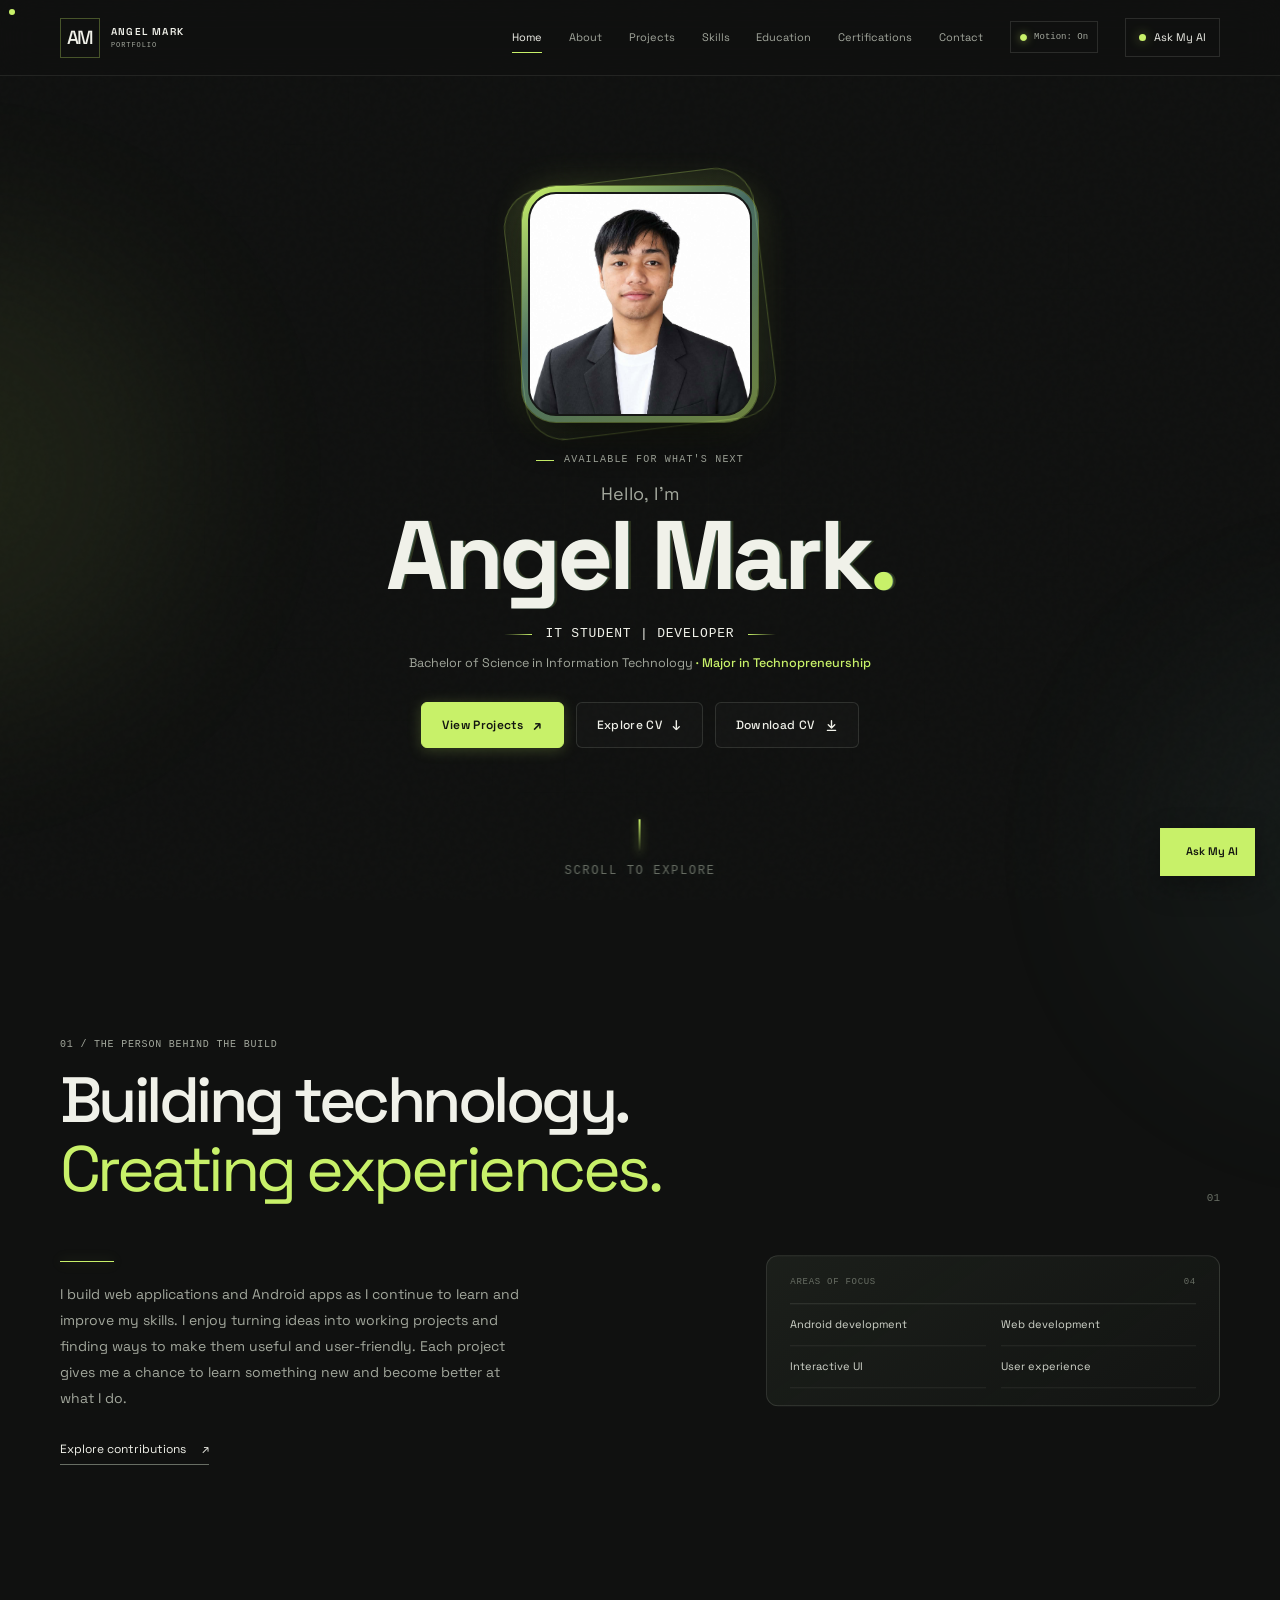
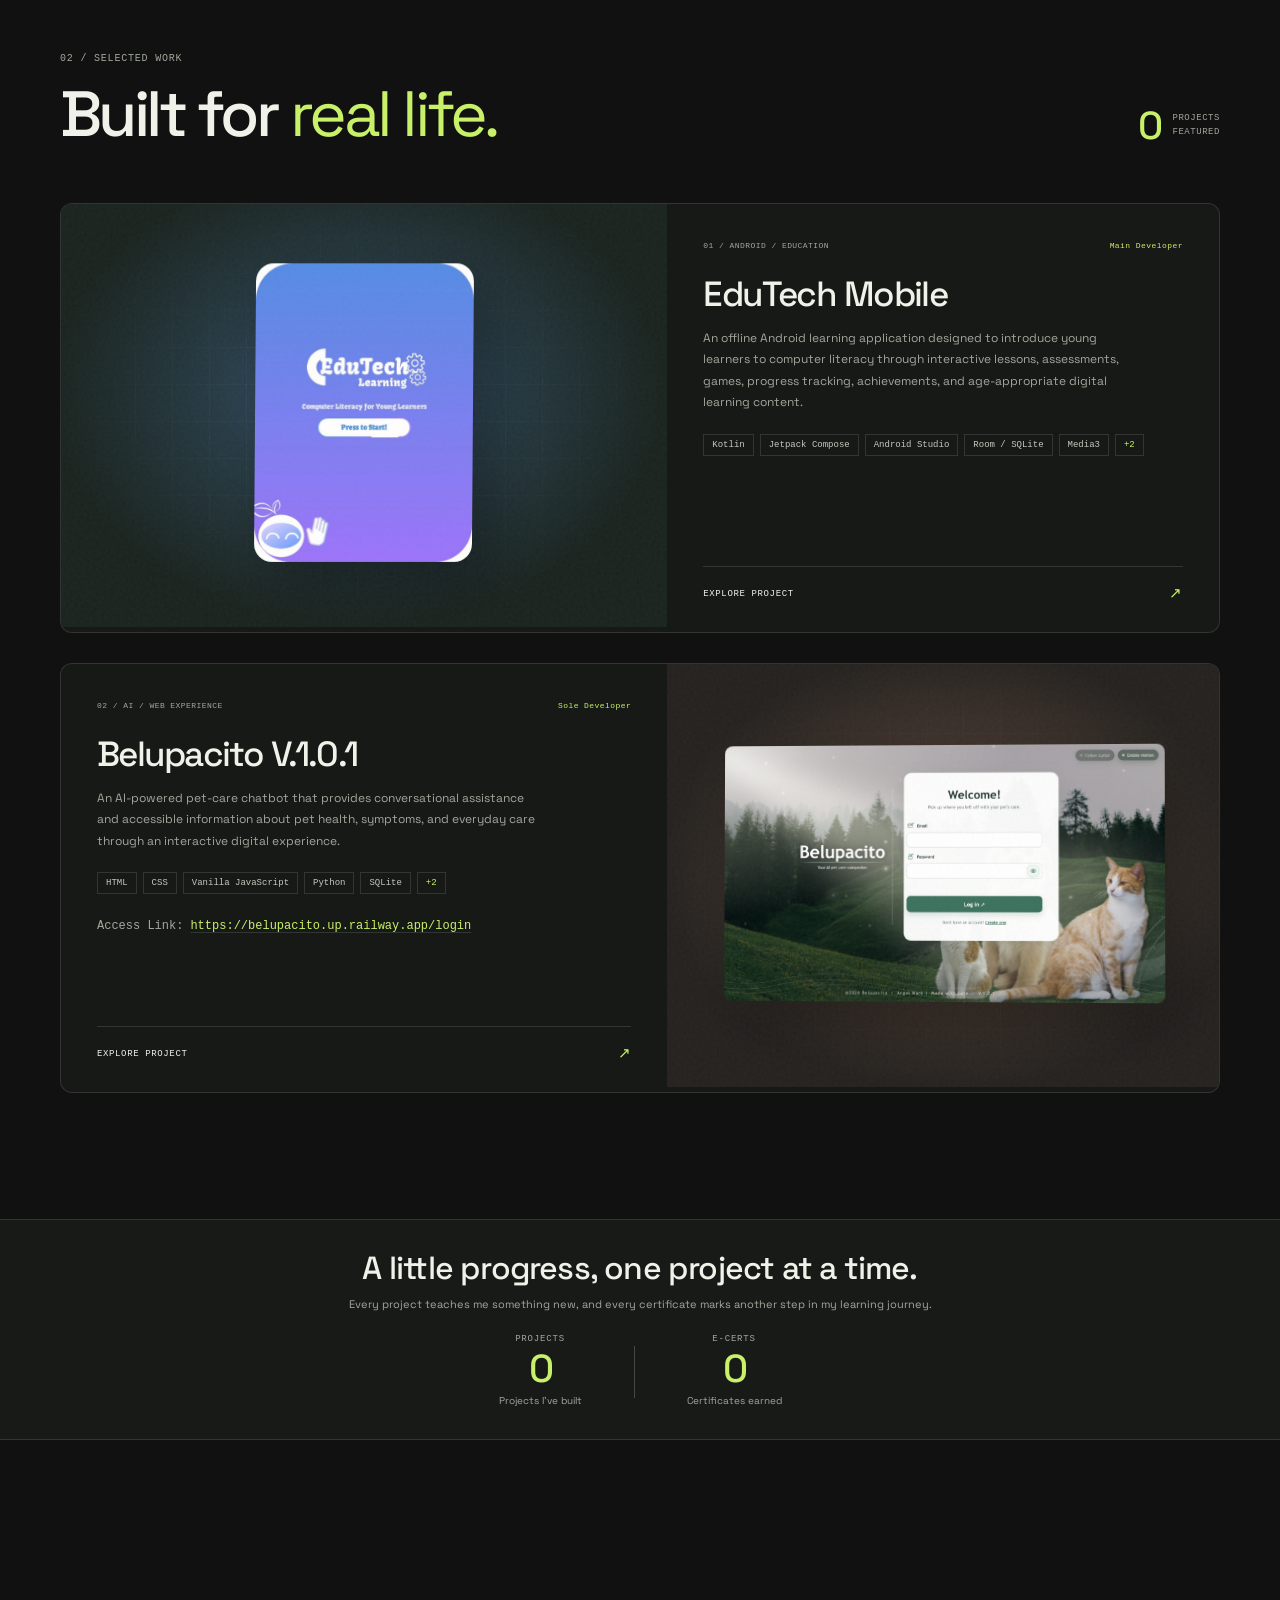
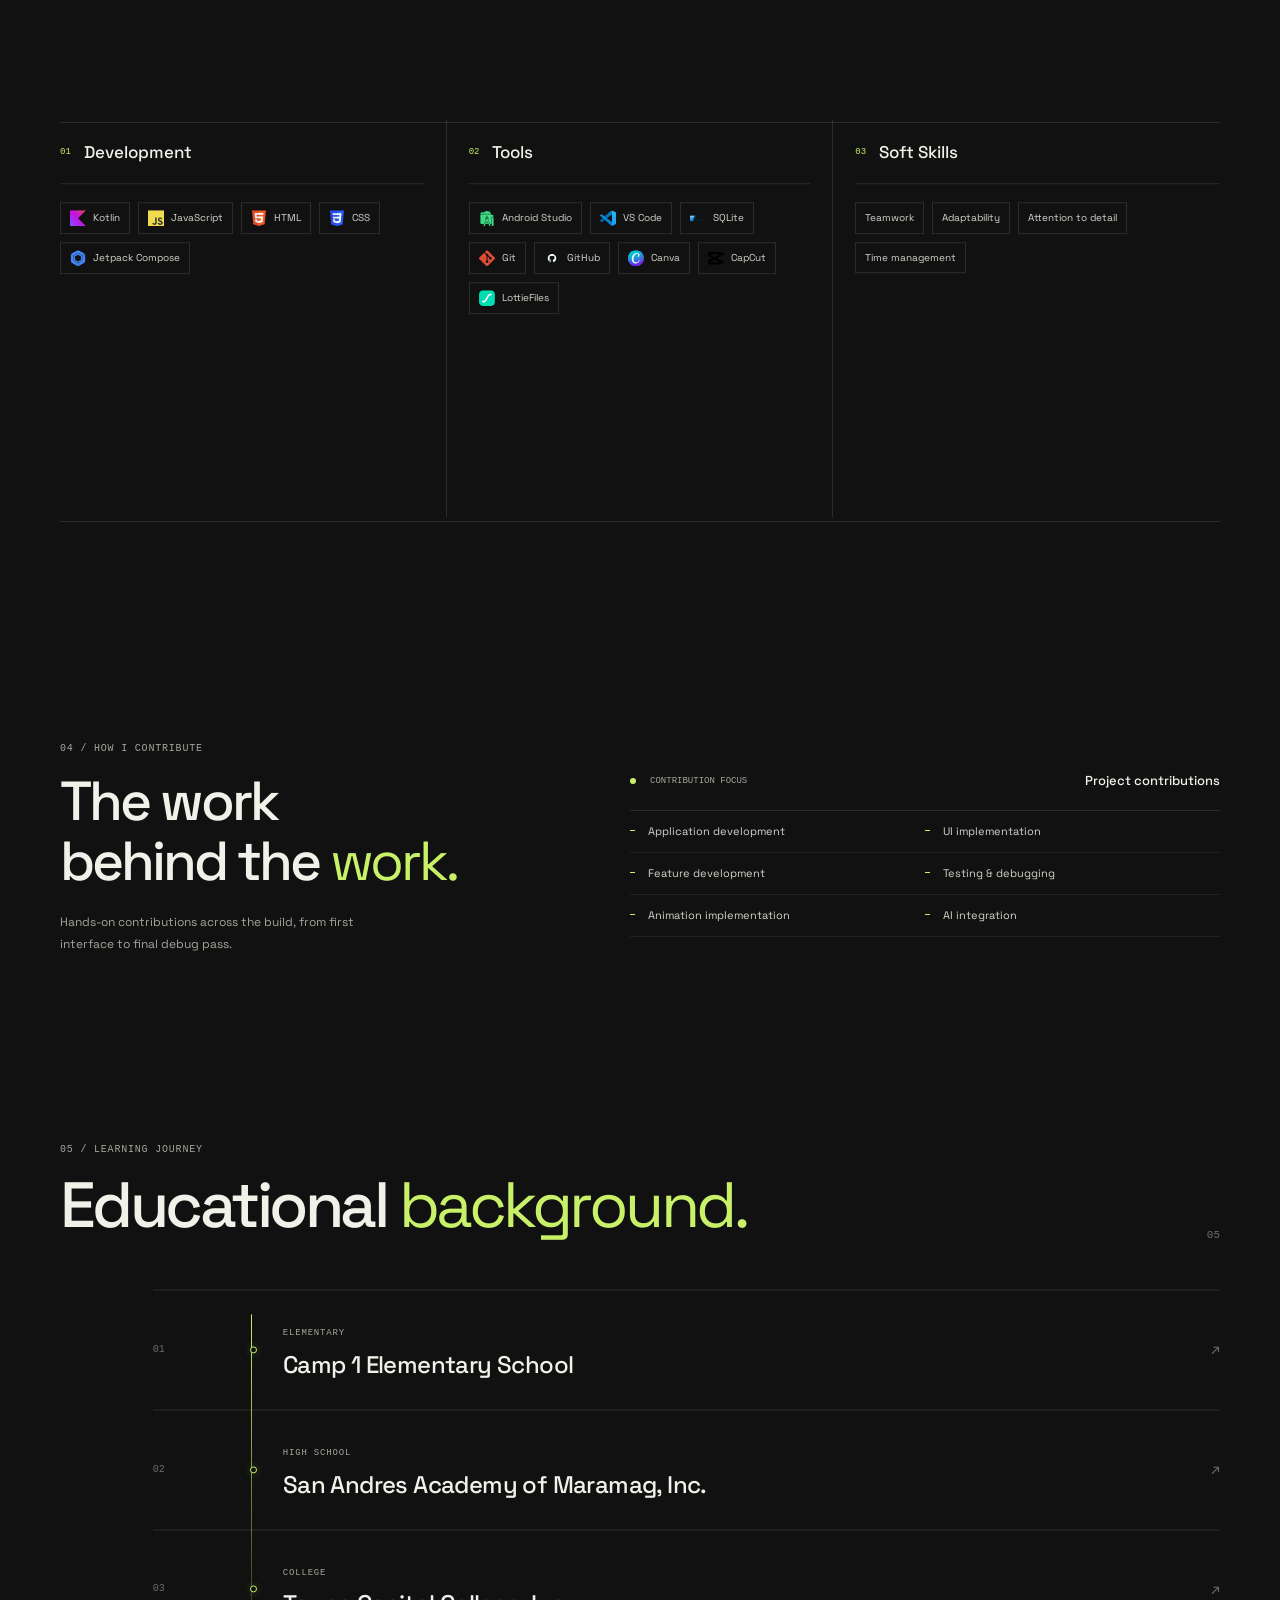
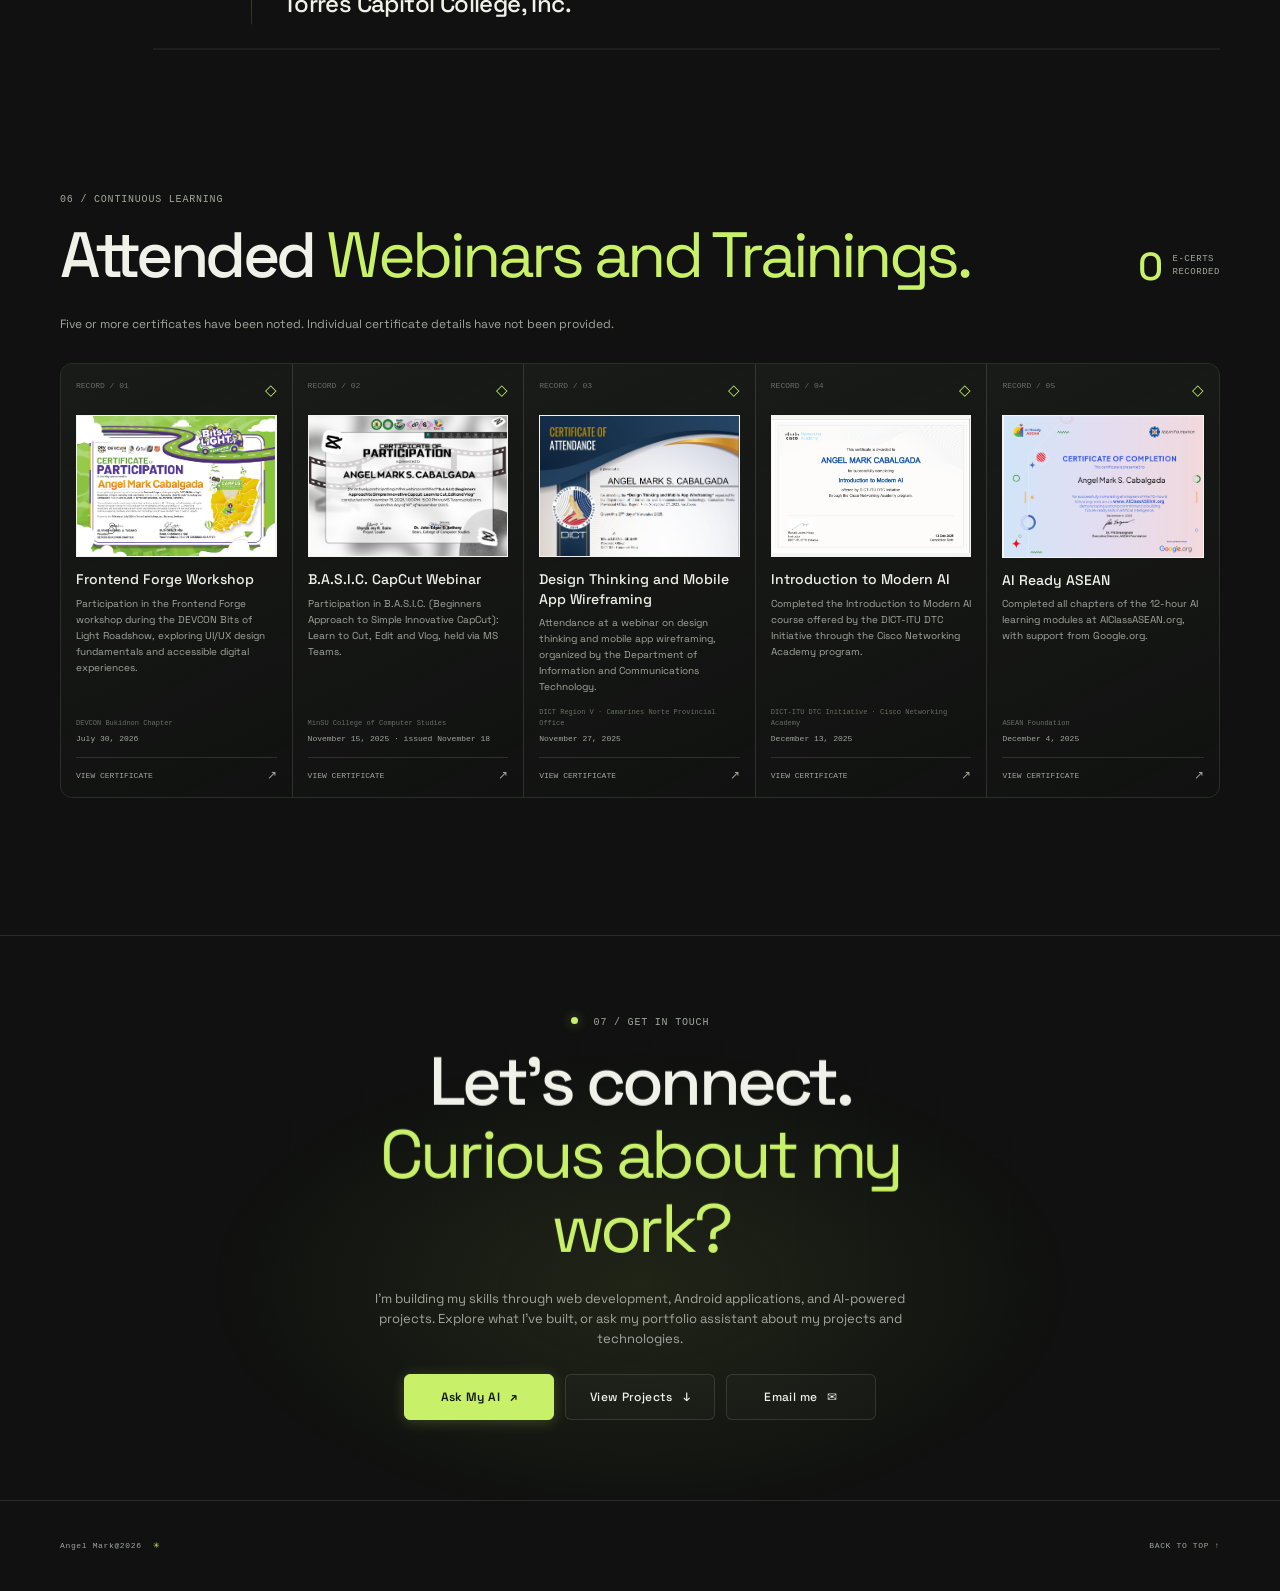
==== commit d316b269: "Update portfolio design and content" ====
--- a/index.html
+++ b/index.html
@@ -25,7 +25,10 @@
   <div class="ambient ambient-two" aria-hidden="true"></div>
 
   <header class="site-header" id="top">
-    <a class="wordmark" href="#home" aria-label="Portfolio home">MY<span>_</span> DIGITAL PORTFOLIO</a>
+    <a class="wordmark" href="#home" aria-label="Portfolio home">
+      <span class="brand-monogram" aria-hidden="true"><span class="brand-monogram-text">AM</span></span>
+      <span class="brand-copy"><span class="brand-name">ANGEL MARK</span><span class="brand-caption">PORTFOLIO</span></span>
+    </a>
     <button class="menu-toggle" type="button" aria-expanded="false" aria-controls="primary-nav"
       aria-label="Open navigation"><span></span><span></span></button>
     <nav class="primary-nav" id="primary-nav" aria-label="Primary navigation">
@@ -57,12 +60,10 @@
             aria-hidden="true">Angel Mark.</span><span class="hero-title-binary"
             aria-hidden="true"><span>01001101</span><span>01000001</span><span>01010010</span><span>01001011</span><span>01000001</span><span>01001110</span><span>01000111</span><span>01000101</span></span>
         </h1>
-        <div class="hero-role"><span class="hero-line"></span><span>Interactive Web &amp; Android Developer</span><span
+        <div class="hero-role"><span class="hero-line"></span><span>IT Student | Developer</span><span
             class="hero-line"></span></div>
         <p class="hero-education">Bachelor of Science in Information Technology <span class="hero-education-major">·
             Major in Technopreneurship</span></p>
-        <p class="hero-description">Specializing in interactive digital experiences, offline learning applications, and
-          AI-powered tools — designed for intuitive usability, purposeful code, and modern aesthetics.</p>
         <div class="hero-actions">
           <a class="button button-primary magnetic" href="#projects">View Projects <span class="btn-icon"
               aria-hidden="true">↗</span></a>
@@ -77,29 +78,30 @@
         </div>
       </div>
       <a class="scroll-cue" href="#about" aria-label="Scroll to explore"><span
-          class="scroll-cue-line"></span><span>SCROLL TO EXPLORE</span></a>
+          class="scroll-cue-line"></span><span class="scroll-cue-label"
+          data-binary="01010011 01000011 01010010 01001111 01001100 01001100">SCROLL TO EXPLORE</span></a>
     </section>
 
     <section class="section-shell about-section" id="about" aria-labelledby="about-title">
       <div class="section-heading reveal">
         <div>
           <p class="eyebrow">01 / THE PERSON BEHIND THE BUILD</p>
-          <h2 id="about-title" class="binary-title" data-binary-reveal><span class="binary-title-text">Turning
-              technology<br><span class="serif-accent">into experiences.</span></span></h2>
+          <h2 id="about-title" class="binary-title" data-binary-reveal><span class="binary-title-text">Building technology.<br><span class="serif-accent">Creating experiences.</span></span></h2>
         </div><span class="section-mark">01</span>
       </div>
       <div class="about-layout">
         <div class="about-lead reveal">
-          <p class="large-copy">Developer</p>
-          <p class="body-copy">Working across Android, web, and AI-assisted applications, with a focus on accessible,
-            and engaging experience.</p><a class="text-link" href="#experience">Explore contributions <span>↗</span></a>
+          <span class="about-divider" aria-hidden="true"></span>
+          <p class="body-copy">I build web applications and Android apps as I continue to learn and improve my skills. I enjoy turning ideas into working projects and finding ways to make them useful and user-friendly. Each project gives me a chance to learn something new and become better at what I do.</p><a class="text-link" href="#experience">Explore contributions <span>↗</span></a>
         </div>
         <div class="focus-panel reveal" data-scroll-parallax="8">
-          <div class="focus-top"><span>AREAS OF FOCUS</span><span>06</span></div>
-          <div class="focus-list"><span>Android development</span><span>Web development</span><span>AI-assisted
-              applications</span><span>Interactive UI</span><span>Educational technology</span><span>User
-              experience</span></div>
-          <div class="focus-foot"><span class="mini-pulse"></span> LEARNING THROUGH BUILDING</div>
+          <div class="focus-top"><span>AREAS OF FOCUS</span><span>04</span></div>
+          <div class="focus-list">
+            <span>Android development</span>
+            <span>Web development</span>
+            <span>Interactive UI</span>
+            <span>User experience</span>
+          </div>
         </div>
       </div>
     </section>
@@ -119,12 +121,23 @@
 
     <section class="stats-strip" aria-label="Portfolio statistics">
       <div class="stats-inner">
-        <div class="stat-item"><span class="stat-label">PROJECTS</span><strong class="stat-number"
-            data-counter="2">0</strong><span class="stat-detail">selected builds</span></div>
-        <div class="stat-rule"></div>
-        <div class="stat-item"><span class="stat-label">E-CERTS</span><strong class="stat-number" data-counter="5"
-            data-suffix="+">0</strong><span class="stat-detail">certificate records</span></div>
-        <div class="stat-note">A small collection<br>with room to grow<span>↗</span></div>
+        <div class="stats-intro">
+          <h2 class="stats-heading">A little progress, one project at a time.</h2>
+          <p>Every project teaches me something new, and every certificate marks another step in my learning journey.</p>
+        </div>
+        <div class="stats-counters">
+          <div class="stat-item">
+            <span class="stat-label">PROJECTS</span>
+            <strong class="stat-number" data-counter="2">0</strong>
+            <span class="stat-support">Projects I've built</span>
+          </div>
+          <span class="stat-rule" aria-hidden="true"></span>
+          <div class="stat-item">
+            <span class="stat-label">E-CERTS</span>
+            <strong class="stat-number" data-counter="5" data-suffix="+">0</strong>
+            <span class="stat-support">Certificates earned</span>
+          </div>
+        </div>
       </div>
     </section>
 
@@ -137,32 +150,42 @@
         </div><span class="section-mark">03</span>
       </div>
       <div class="skills-grid">
-        <article class="skill-group reveal">
+        <article class="skill-group reveal" data-scroll-parallax="8">
           <div class="skill-group-head"><span>01</span>
             <h3>Development</h3>
           </div>
           <div class="skill-tags">
-            <span>Kotlin</span><span>JavaScript</span><span>HTML</span><span>CSS</span><span>Jetpack Compose</span>
-          </div>
-        </article>
-        <article class="skill-group reveal">
+            <span><img class="skill-icon" src="icons/kotlin.svg" alt="" aria-hidden="true" width="16" height="16" loading="eager">Kotlin</span>
+            <span><img class="skill-icon" src="icons/javascript.svg" alt="" aria-hidden="true" width="16" height="16" loading="eager">JavaScript</span>
+            <span><img class="skill-icon" src="icons/html5.svg" alt="" aria-hidden="true" width="16" height="16" loading="eager">HTML</span>
+            <span><img class="skill-icon" src="icons/css.svg" alt="" aria-hidden="true" width="16" height="16" loading="eager">CSS</span>
+            <span><img class="skill-icon" src="icons/jetpack-compose.svg" alt="" aria-hidden="true" width="16" height="16" loading="eager">Jetpack Compose</span>
+          </div>
+        </article>
+        <article class="skill-group reveal" data-scroll-parallax="8">
           <div class="skill-group-head"><span>02</span>
             <h3>Tools</h3>
           </div>
-          <div class="skill-tags"><span>Android Studio</span><span>VS
-              Code</span><span>Git</span><span>GitHub</span><span>Canva</span><span>CapCut</span><span>LottieFiles</span>
-          </div>
-        </article>
-        <article class="skill-group reveal">
+          <div class="skill-tags">
+            <span><img class="skill-icon" src="icons/android-studio.svg" alt="" aria-hidden="true" width="16" height="16" loading="eager">Android Studio</span>
+            <span><img class="skill-icon" src="icons/visual-studio-code.svg" alt="" aria-hidden="true" width="16" height="16" loading="eager">VS Code</span>
+            <span><img class="skill-icon" src="icons/sqlite.svg" alt="" aria-hidden="true" width="16" height="16" loading="eager">SQLite</span>
+            <span><img class="skill-icon" src="icons/git.svg" alt="" aria-hidden="true" width="16" height="16" loading="eager">Git</span>
+            <span><img class="skill-icon" src="icons/github-badge.svg" alt="" aria-hidden="true" width="16" height="16" loading="eager">GitHub</span>
+            <span><img class="skill-icon" src="icons/canva.svg" alt="" aria-hidden="true" width="16" height="16" loading="eager">Canva</span>
+            <span><img class="skill-icon" src="icons/capcut.svg" alt="" aria-hidden="true" width="16" height="16" loading="eager">CapCut</span>
+            <span><img class="skill-icon" src="icons/lottiefiles.svg" alt="" aria-hidden="true" width="16" height="16" loading="eager">LottieFiles</span>
+          </div>
+        </article>
+        <article class="skill-group reveal" data-scroll-parallax="8">
           <div class="skill-group-head"><span>03</span>
-            <h3>AI / Technology</h3>
-          </div>
-          <div class="skill-tags"><span>AI API integration</span><span>AI-assisted
-              development</span><span>Conversational interfaces</span><span>Prompt engineering</span></div>
-        </article>
-      </div>
-      <p class="skills-footnote"><span class="status-dot"></span> Skills shown reflect the projects and details in this
-        portfolio.</p>
+            <h3>Soft Skills</h3>
+          </div>
+          <div class="skill-tags">
+            <span>Teamwork</span><span>Adaptability</span><span>Attention to detail</span><span>Time management</span>
+          </div>
+        </article>
+      </div>
     </section>
 
     <section class="section-shell experience-section" id="experience" aria-labelledby="experience-title">
@@ -227,19 +250,19 @@
       <div class="closing-grid" aria-hidden="true"></div>
       <div class="closing-inner reveal">
         <p class="eyebrow"><span class="status-dot"></span> 07 / GET IN TOUCH</p>
-        <h2 id="cta-title" class="contact-title-motion" data-scroll-parallax="9">Get in touch.<br><span
-            class="serif-accent">Ask the portfolio.</span></h2>
-        <p>Questions about the projects, tools, or learning journey? Ask the assistant or explore the work.</p>
+        <h2 id="cta-title" class="contact-title-motion" data-scroll-parallax="9">Let's connect.<br><span
+            class="serif-accent">Curious about my work?</span></h2>
+        <p>I'm building my skills through web development, Android applications, and AI-powered projects. Explore what I've built, or ask my portfolio assistant about my projects and technologies.</p>
         <div class="closing-actions"><button class="button button-primary magnetic ai-glitch-button" type="button"
             data-open-assistant>Ask My AI <span aria-hidden="true">↗</span><span class="ai-button-blink"
               aria-hidden="true"></span></button><a class="button button-secondary magnetic" href="#projects">View
-            projects <span aria-hidden="true">↓</span></a></div>
+            Projects <span aria-hidden="true">↓</span></a><a class="button button-secondary magnetic"
+            href="mailto:zipzap32145@gmail.com">Email me <span aria-hidden="true">✉</span></a></div>
       </div>
     </section>
   </main>
 
-  <footer class="site-footer"><a class="wordmark" href="#home">MY<span>_</span>DIGITAL PORTFOLIO</a><span>Angel
-      Mark@2026 <b>✳</b></span><a href="#top" class="back-top">BACK TO TOP ↑</a></footer>
+  <footer class="site-footer"><span>Angel Mark@2026 <b>✳</b></span><a href="#top" class="back-top">BACK TO TOP ↑</a></footer>
 
   <div class="custom-cursor" aria-hidden="true"><span></span></div>
   <div class="modal-backdrop" id="project-modal" hidden>
--- a/css/style.css
+++ b/css/style.css
@@ -19,6 +19,7 @@
   --lime: #c8f169;
   --orange: #ff805c;
   --cyan: #8cdbd0;
+  --card-radius: 12px;
   --display: "Neue Machina", "Space Grotesk", "Trebuchet MS", sans-serif;
   --body: "Space Grotesk", "Segoe UI", sans-serif;
   --mono: "SFMono-Regular", Consolas, "Liberation Mono", monospace;
@@ -50,8 +51,29 @@
 .serif-accent { color: var(--lime); font-family: var(--display); font-weight: 400; }
 
 .site-header { position: fixed; z-index: 30; inset: 0 0 auto; display: flex; align-items: center; justify-content: space-between; height: 76px; padding: 0 max(56px, calc((100vw - var(--page-width)) / 2)); border-bottom: 1px solid rgba(233, 239, 221, .09); background: rgba(16, 17, 16, .82); backdrop-filter: blur(18px); }
-.wordmark { font: 700 12px/1 var(--display); letter-spacing: .025em; }
-.wordmark span { color: var(--lime); }
+.wordmark { display: inline-flex; flex: 0 0 auto; align-items: center; gap: 11px; color: var(--ink); }
+.brand-monogram { position: relative; display: grid; width: 40px; height: 40px; flex: 0 0 40px; place-items: center; overflow: hidden; border: 1px solid rgba(200, 241, 105, .3); color: var(--ink); }
+.brand-monogram::before { position: absolute; inset: 0; display: grid; place-items: center; background: var(--bg); color: var(--lime); content: "01000001 01001101"; font: 500 5px/1 var(--mono); letter-spacing: -.08em; opacity: 0; pointer-events: none; animation: brand-binary-glitch 6.2s steps(1, end) infinite; }
+.brand-monogram-text { font: 500 19px/.9 var(--display); letter-spacing: -.1em; animation: brand-blackout 6.2s steps(1, end) infinite; }
+.brand-copy { display: grid; gap: 5px; }
+.brand-name { font: 600 10px/1 var(--display); letter-spacing: .12em; }
+.brand-caption { color: var(--muted); font: 7px/1 var(--mono); letter-spacing: .13em; }
+.wordmark:hover .brand-monogram { border-color: rgba(200, 241, 105, .72); }
+.wordmark:focus-visible { outline: 2px solid var(--lime); outline-offset: 5px; }
+@keyframes brand-blackout {
+  0%, 82%, 100% { opacity: 1; clip-path: inset(0); transform: translateX(0); text-shadow: none; }
+  84% { opacity: .18; clip-path: inset(0 0 48%); transform: translateX(-1px); text-shadow: 2px 0 var(--cyan); }
+  86% { opacity: 0; clip-path: inset(42% 0 35%); transform: translateX(2px); }
+  88% { opacity: .78; clip-path: inset(42% 0 35%); transform: translateX(-2px); text-shadow: -2px 0 var(--lime); }
+  90% { opacity: 1; clip-path: inset(0); transform: translateX(0); text-shadow: none; }
+}
+@keyframes brand-binary-glitch {
+  0%, 82%, 100% { opacity: 0; clip-path: inset(0 100% 0 0); transform: translateX(-2px); }
+  84% { opacity: .9; clip-path: inset(0 0 48% 0); transform: translateX(0); }
+  86% { opacity: 1; clip-path: inset(42% 0 35% 0); transform: translateX(1px); }
+  88% { opacity: .65; clip-path: inset(0 0 0 0); transform: translateX(-1px); }
+  90% { opacity: 0; clip-path: inset(0 0 0 0); transform: translateX(0); }
+}
 .primary-nav { display: flex; align-items: center; gap: clamp(14px, 2.1vw, 29px); }
 .nav-link { position: relative; padding: 8px 0; color: var(--muted); font-size: 11px; transition: color .45s ease; }
 .nav-link::after { position: absolute; right: 0; bottom: 1px; left: 0; height: 1px; background: var(--lime); content: ""; transform: scaleX(0); transform-origin: left; transition: transform .5s ease; }
@@ -110,34 +132,6 @@
   text-align: center;
   animation: hero-copy-enter 1.4s cubic-bezier(.16, 1, .3, 1) both;
 }
-.hero-copy::before,
-.hero-copy::after {
-  position: absolute;
-  z-index: 0;
-  content: "";
-  pointer-events: none;
-  width: 44px;
-  height: 44px;
-  transition: border-color .4s ease, opacity .4s ease;
-}
-.hero-copy::before {
-  top: 10px;
-  left: 10px;
-  border-top: 1px solid var(--lime);
-  border-left: 1px solid var(--lime);
-  opacity: .55;
-}
-.hero-copy::after {
-  right: 10px;
-  bottom: 10px;
-  border-right: 1px solid var(--lime);
-  border-bottom: 1px solid var(--lime);
-  opacity: .55;
-}
-.hero-copy:hover::before,
-.hero-copy:hover::after {
-  opacity: .85;
-}
 @keyframes hero-copy-enter {
   from { opacity: 0; transform: translateY(18px); }
   to { opacity: 1; transform: translateY(0); }
@@ -195,11 +189,14 @@
 }
 .profile-badge:hover::before {
   border-color: rgba(200, 241, 105, .48);
-  box-shadow: 0 0 26px rgba(200, 241, 105, .16);
-  transform: rotate(-3deg) translateZ(-12px);
+  animation: profile-frame-spin 2.4s linear infinite;
 }
 .profile-badge:hover::after {
   opacity: 1;
+}
+@keyframes profile-frame-spin {
+  from { transform: rotate(-3deg) translateZ(-12px); }
+  to { transform: rotate(357deg) translateZ(-12px); }
 }
 .profile-badge:focus-visible {
   outline: 2px solid var(--lime);
@@ -219,18 +216,23 @@
 .hero-status {
   display: inline-flex;
   align-items: center;
-  gap: 8px;
+  gap: 10px;
   margin: 0 auto 14px;
-  padding: 5px 13px;
-  border: 1px solid rgba(200, 241, 105, .22);
-  border-radius: 999px;
-  background: rgba(200, 241, 105, .04);
+  padding: 4px 0;
+  border: 0;
+  border-radius: 0;
+  background: transparent;
   color: var(--muted);
   font: 500 10px/1 var(--mono);
-  letter-spacing: .08em;
+  letter-spacing: .12em;
 }
 .hero-status .status-dot {
+  width: 18px;
+  height: 1px;
   margin-right: 0;
+  border-radius: 0;
+  box-shadow: none;
+  vertical-align: middle;
 }
 
 .hero-intro {
@@ -415,28 +417,41 @@
   bottom: 22px;
   left: 50%;
   transform: translateX(-50%);
+  perspective: 420px;
+  transform-style: preserve-3d;
   display: flex;
   flex-direction: column;
   align-items: center;
-  gap: 8px;
+  gap: 11px;
   color: var(--dim);
-  font: 500 9px/1 var(--mono);
-  letter-spacing: .12em;
+  font: 500 12px/1.2 var(--mono);
+  letter-spacing: .14em;
   transition: color .3s ease;
 }
 .scroll-cue:hover {
   color: var(--lime);
 }
 .scroll-cue-line {
-  width: 1px;
-  height: 22px;
+  width: 2px;
+  height: 34px;
+  border-radius: 2px;
   background: linear-gradient(180deg, var(--lime), transparent);
+  box-shadow: 0 0 10px rgba(200, 241, 105, .48);
   transform-origin: top;
   animation: cue-line-v 2.6s ease-in-out infinite;
 }
+.scroll-cue-label { position: relative; display: inline-block; transform-style: preserve-3d; text-shadow: 0 0 12px rgba(140, 219, 208, .16); }
+.scroll-cue-label::after { position: absolute; inset: 0; content: attr(data-binary); color: var(--cyan); opacity: 0; text-shadow: 3px 0 rgba(200, 241, 105, .72), -2px 0 rgba(140, 219, 208, .6); pointer-events: none; transform-origin: center; animation: cue-binary-glitch 4.8s steps(1, end) infinite; }
+@keyframes cue-binary-glitch {
+  0%, 68%, 100% { opacity: 0; clip-path: inset(45% 100% 45% 0); transform: translate3d(0, 0, 0) rotateX(0); }
+  70% { opacity: .92; clip-path: inset(0 0 52% 0); transform: translate3d(2px, -1px, 14px) rotateX(18deg); }
+  72% { opacity: .72; clip-path: inset(48% 0 0 0); transform: translate3d(-2px, 1px, 8px) rotateX(-12deg); }
+  74% { opacity: .9; clip-path: inset(20% 0 24% 0); transform: translate3d(1px, 0, 18px) rotateY(8deg); }
+  76%, 84% { opacity: 0; clip-path: inset(45% 100% 45% 0); transform: translate3d(0, 0, 0) rotateX(0); }
+}
 @keyframes cue-line-v {
-  0%, 100% { transform: scaleY(.4); opacity: .45; }
-  50% { transform: scaleY(1); opacity: 1; }
+  0%, 100% { transform: translateZ(0) scaleY(.45); opacity: .55; }
+  50% { transform: translateZ(12px) scaleY(1); opacity: 1; }
 }
 
 .section-heading { display: flex; align-items: end; justify-content: space-between; gap: 24px; margin-bottom: 54px; }
@@ -459,24 +474,23 @@
 .about-section { padding-block: 138px 145px; }
 .about-layout { display: grid; grid-template-columns: 1fr .8fr; gap: 12%; align-items: start; }
 .about-lead { padding-top: 3px; }
+.about-divider { display: block; width: 54px; height: 1px; margin: 0 0 20px; background: var(--lime); box-shadow: 0 0 12px rgba(200, 241, 105, .35); }
 .large-copy { margin: 0; font: 500 clamp(27px, 3vw, 38px)/1.25 var(--display); letter-spacing: -.04em; }
 .body-copy { max-width: 500px; color: var(--muted); font-size: 14px; line-height: 1.85; }
 .about-lead .body-copy { max-width: 475px; margin: 20px 0 24px; }
 .text-link { display: inline-flex; align-items: center; gap: 16px; padding-bottom: 6px; border-bottom: 1px solid var(--dim); font-size: 12px; transition: color .2s ease, border-color .2s ease; }
 .text-link:hover { border-color: var(--lime); color: var(--lime); }
-.focus-panel { padding: 21px 23px 17px; border: 1px solid var(--line); background: linear-gradient(145deg, rgba(29, 33, 28, .88), rgba(20, 22, 20, .7)); }
-.focus-top, .focus-foot { display: flex; align-items: center; justify-content: space-between; color: var(--dim); font: 9px var(--mono); letter-spacing: .08em; }
+.focus-panel { padding: 21px 23px 17px; border: 1px solid var(--line); border-radius: var(--card-radius); background: linear-gradient(145deg, rgba(29, 33, 28, .88), rgba(20, 22, 20, .7)); }
+.focus-top { display: flex; align-items: center; justify-content: space-between; color: var(--dim); font: 9px var(--mono); letter-spacing: .08em; }
 .focus-top { padding-bottom: 16px; border-bottom: 1px solid var(--line); }
 .focus-list { display: grid; grid-template-columns: 1fr 1fr; column-gap: 15px; }
 .focus-list span { padding: 12px 0; border-bottom: 1px solid rgba(233, 239, 221, .08); color: #d2d6cc; font-size: 11px; }
-.focus-foot { justify-content: flex-start; gap: 9px; padding-top: 16px; font-size: 8px; }
-.mini-pulse { width: 6px; height: 6px; border-radius: 50%; background: var(--cyan); box-shadow: 0 0 9px var(--cyan); }
 
 .projects-section { padding-block: 42px 126px; }
 .section-counter { display: flex; align-items: center; gap: 12px; padding: 0 0 6px; color: var(--muted); font: 9px/1.5 var(--mono); letter-spacing: .06em; }
 .counter-value { color: var(--lime); font: 500 39px/.9 var(--display); letter-spacing: -.06em; }
 .project-list { display: grid; gap: 30px; }
-.project-card { --tilt-x: 0deg; --tilt-y: 0deg; position: relative; display: grid; grid-template-columns: 1fr .91fr; min-height: 430px; overflow: hidden; border: 1px solid var(--line); background: #171917; transform: perspective(1200px) rotateX(var(--tilt-x)) rotateY(var(--tilt-y)); transform-style: preserve-3d; transition: transform 1s cubic-bezier(.2, .75, .2, 1), border-color .8s ease, box-shadow .8s ease; cursor: pointer; }
+.project-card { --tilt-x: 0deg; --tilt-y: 0deg; position: relative; display: grid; grid-template-columns: 1fr .91fr; min-height: 430px; overflow: hidden; border: 1px solid var(--line); border-radius: var(--card-radius); background: #171917; transform: perspective(1200px) rotateX(var(--tilt-x)) rotateY(var(--tilt-y)); transform-style: preserve-3d; transition: transform 1s cubic-bezier(.2, .75, .2, 1), border-color .8s ease, box-shadow .8s ease; cursor: pointer; }
 .project-card::after { position: absolute; inset: 0; z-index: 3; pointer-events: none; background: radial-gradient(420px circle at var(--pointer-x, 50%) var(--pointer-y, 50%), rgba(200, 241, 105, .09), transparent 62%); content: ""; opacity: 0; transition: opacity .3s ease; }
 .project-card:hover, .project-card:focus-within { border-color: rgba(200, 241, 105, .44); box-shadow: 0 24px 65px rgba(0, 0, 0, .23); }
 .project-card:hover::after { opacity: 1; }
@@ -536,22 +550,28 @@
 .project-tags { display: flex; flex-wrap: wrap; gap: 6px; margin-top: 20px; }
 .project-tags span, .modal-tags span { padding: 5px 8px; border: 1px solid var(--line); color: #c4c9bf; font: 9px var(--mono); }
 .project-tags .tag-more { color: var(--lime); }
+.project-access-link { display: flex; flex-wrap: wrap; gap: 4px 7px; margin: 13px 0 16px; color: var(--dim); font: 9px/1.6 var(--mono); }
+.project-info > .project-access-link { margin-top: 22px; }
+.project-access-link a { color: var(--lime); text-decoration: underline; text-decoration-color: var(--line); text-underline-offset: 3px; overflow-wrap: anywhere; }
+.project-access-link a:hover { text-decoration-color: currentColor; }
 .project-open { display: flex; align-items: center; justify-content: space-between; width: 100%; margin-top: auto; padding: 17px 0 0; border: 0; border-top: 1px solid var(--line); background: transparent; color: var(--ink); font: 9px var(--mono); letter-spacing: .07em; text-align: left; cursor: pointer; }
 .project-open span { color: var(--lime); font-size: 15px; transition: transform .2s ease; }
 .project-card:hover .project-open span { transform: translate(3px, -3px); }
 
 .stats-strip { border-block: 1px solid var(--line); background: #171a17; }
-.stats-inner { display: grid; width: min(var(--page-width), calc(100% - 112px)); min-height: 177px; grid-template-columns: 1fr 1px 1fr 1.3fr; align-items: center; gap: 40px; margin: auto; }
-.stat-item { display: grid; grid-template-columns: auto 1fr; align-items: baseline; column-gap: 16px; }
-.stat-label { grid-column: 1 / -1; color: var(--muted); font: 9px var(--mono); letter-spacing: .09em; }
-.stat-number { color: var(--lime); font: 500 43px/.98 var(--display); letter-spacing: -.055em; }
-.stat-detail { color: var(--muted); font-size: 11px; }
-.stat-rule { height: 68px; background: var(--line); }
-.stat-note { justify-self: end; color: var(--muted); font-size: 12px; line-height: 1.8; }
-.stat-note span { display: inline-block; margin-left: 18px; color: var(--lime); }
+.stats-inner { display: grid; width: min(var(--page-width), calc(100% - 112px)); justify-items: center; gap: 22px; margin: auto; padding-block: 29px 31px; text-align: center; }
+.stats-intro { max-width: 620px; }
+.stats-heading { margin: 0 0 7px; color: var(--ink); font: 500 clamp(24px, 2.8vw, 32px)/1.2 var(--display); letter-spacing: -.025em; }
+.stats-intro p { margin: 0; color: var(--muted); font-size: 11px; line-height: 1.65; }
+.stats-counters { display: flex; align-items: center; justify-content: center; gap: clamp(24px, 5vw, 52px); }
+.stat-item { display: grid; justify-items: center; gap: 6px; }
+.stat-label { color: var(--muted); font: 9px/1 var(--mono); letter-spacing: .09em; }
+.stat-number { color: var(--lime); font: 500 clamp(34px, 3.2vw, 39px)/.98 var(--display); letter-spacing: -.055em; }
+.stat-support { color: var(--muted); font-size: 10px; line-height: 1.4; }
+.stat-rule { width: 1px; height: 52px; background: rgba(160, 166, 139, .34); }
 
 .skills-section { padding-block: 131px 127px; }
-.skills-grid { display: grid; grid-template-columns: repeat(3, 1fr); border-block: 1px solid var(--line); }
+.skills-grid { display: grid; min-height: clamp(320px, 48vh, 400px); grid-template-columns: repeat(3, 1fr); border-block: 1px solid var(--line); }
 .skill-group { min-height: 235px; padding: 22px 22px 26px; border-right: 1px solid var(--line); }
 .skill-group:first-child { padding-left: 0; }
 .skill-group:last-child { border: 0; padding-right: 0; }
@@ -560,12 +580,11 @@
 .skill-group-head h3 { margin: 0; font: 500 17px var(--display); }
 .skill-symbol { margin-left: auto; color: var(--dim); font: 19px var(--display); }
 .skill-tags { display: flex; flex-wrap: wrap; gap: 8px; padding-top: 18px; }
-.skill-tags span { padding: 7px 9px; border: 1px solid var(--line); color: #d2d6cc; font-size: 10px; transition: border-color .2s ease, color .2s ease, transform .2s ease; }
+.skill-tags span { display: inline-flex; align-items: center; gap: 7px; padding: 7px 9px; border: 1px solid var(--line); color: #d2d6cc; font-size: 10px; white-space: nowrap; transition: border-color .2s ease, color .2s ease, transform .2s ease; }
+.skill-icon { display: block; width: 16px; height: 16px; flex: 0 0 16px; object-fit: contain; }
 .skill-tags span:hover { border-color: var(--lime); color: var(--lime); transform: translateY(-2px); }
-.skills-footnote { margin: 20px 0 0; color: var(--dim); font: 9px var(--mono); }
-.skills-footnote .status-dot { width: 5px; height: 5px; margin-right: 6px; }
-
-.experience-section { display: grid; grid-template-columns: .75fr 1fr; gap: 11%; padding-block: 93px 119px; border-top: 1px solid var(--line); }
+
+.experience-section { display: grid; grid-template-columns: .75fr 1fr; gap: 11%; padding-block: 93px 119px; }
 .experience-aside h2 { margin-top: 16px; font-size: clamp(35px, 4.5vw, 55px); }
 .experience-aside .body-copy { max-width: 340px; margin-top: 20px; font-size: 12px; }
 .experience-content { align-self: center; }
@@ -591,7 +610,7 @@
 
 .certifications-section { padding-block: 0 137px; }
 .cert-intro { margin: -29px 0 30px; color: var(--muted); font-size: 12px; }
-.cert-grid { display: grid; grid-template-columns: repeat(5, 1fr); border: 1px solid var(--line); }
+.cert-grid { display: grid; grid-template-columns: repeat(5, 1fr); overflow: hidden; border: 1px solid var(--line); border-radius: var(--card-radius); }
 .cert-card { display: flex; min-height: 390px; flex-direction: column; align-items: flex-start; padding: 17px 15px 14px; border-right: 1px solid var(--line); background: linear-gradient(155deg, rgba(30, 33, 29, .65), rgba(18, 20, 18, .35)); transition: background .8s ease, transform .8s ease; }
 .cert-card:last-child { border-right: 0; }
 .cert-card:hover { z-index: 1; background: #1d211d; transform: translateY(-4px); }
@@ -630,7 +649,7 @@
 
 .modal-backdrop { position: fixed; z-index: 60; inset: 0; display: grid; padding: 24px; place-items: center; background: rgba(6, 8, 6, .82); backdrop-filter: blur(8px); }
 .modal-backdrop[hidden], .chat-panel[hidden] { display: none; }
-.project-modal { position: relative; width: min(780px, 100%); max-height: min(88vh, 900px); overflow-y: auto; padding: clamp(25px, 5vw, 48px); border: 1px solid rgba(200, 241, 105, .28); background: #171a17; box-shadow: 0 25px 90px rgba(0, 0, 0, .4); animation: modal-in .8s ease both; }
+.project-modal { position: relative; width: min(780px, 100%); max-height: min(88vh, 900px); overflow-y: auto; padding: clamp(25px, 5vw, 48px); border: 1px solid rgba(200, 241, 105, .28); border-radius: var(--card-radius); background: #171a17; box-shadow: 0 25px 90px rgba(0, 0, 0, .4); animation: modal-in .8s ease both; }
 @keyframes modal-in { from { opacity: 0; transform: translateY(12px) scale(.99); } to { opacity: 1; transform: translateY(0) scale(1); } }
 .modal-close { position: sticky; z-index: 4; top: 0; float: right; display: grid; width: 37px; height: 37px; margin: -7px -7px 0 12px; place-items: center; border: 1px solid var(--line); background: var(--bg-soft); color: var(--ink); font-size: 24px; line-height: 1; cursor: pointer; }
 .modal-content > .eyebrow { margin-top: 12px; }
@@ -649,6 +668,7 @@
 .modal-wide { grid-column: 1 / -1; }
 .modal-tags { display: flex; flex-wrap: wrap; gap: 6px; }
 .modal-tags span { font-size: 8px; }
+.modal-detail-grid .project-access-link { margin: 12px 0 0; }
 .modal-visual { position: relative; display: grid; min-height: 290px; overflow: hidden; margin-top: 32px; place-items: center; }
 .modal-visual .visual-screen { width: 205px; min-height: 256px; }
 .modal-visual-note { margin: 8px 0 0; color: var(--dim); font: 8px var(--mono); text-align: right; }
@@ -656,7 +676,7 @@
 .assistant-launcher { position: fixed; z-index: 41; right: 25px; bottom: 24px; display: flex; height: 48px; align-items: center; gap: 9px; padding: 0 16px; border: 1px solid rgba(200, 241, 105, .55); background: var(--lime); color: #141710; box-shadow: 0 10px 30px rgba(0, 0, 0, .3); font-size: 11px; font-weight: 600; cursor: pointer; transition: transform .45s ease, background .45s ease; }
 .assistant-launcher:hover { background: #d8ff83; transform: translateY(-3px); }
 .launcher-icon { font-size: 16px; }
-.chat-panel { position: fixed; z-index: 40; right: 25px; bottom: 83px; display: flex; width: min(370px, calc(100vw - 32px)); height: min(555px, calc(100dvh - 115px)); flex-direction: column; overflow: hidden; border: 1px solid rgba(200, 241, 105, .32); background: #171a17; box-shadow: 0 20px 70px rgba(0, 0, 0, .48); animation: chat-in .8s ease both; }
+.chat-panel { position: fixed; z-index: 40; right: 25px; bottom: 83px; display: flex; width: min(370px, calc(100vw - 32px)); height: min(555px, calc(100dvh - 115px)); flex-direction: column; overflow: hidden; border: 1px solid rgba(200, 241, 105, .32); border-radius: var(--card-radius); background: #171a17; box-shadow: 0 20px 70px rgba(0, 0, 0, .48); animation: chat-in .8s ease both; }
 @keyframes chat-in { from { opacity: 0; transform: translateY(10px); } to { opacity: 1; transform: translateY(0); } }
 .chat-header { display: flex; flex: 0 0 auto; align-items: center; gap: 11px; padding: 14px; border-bottom: 1px solid var(--line); }
 .chat-avatar, .message-avatar { display: grid; flex: 0 0 auto; width: 32px; height: 32px; place-items: center; border: 1px solid rgba(200, 241, 105, .32); color: var(--lime); }
@@ -697,6 +717,8 @@
 html.motion-disabled .ai-glitch-button::before, html.motion-disabled .ai-glitch-button::after { display: none; }
 html.motion-disabled .ai-button-blink { display: none; }
 html.motion-disabled .ai-glitch-button { animation: none; translate: 0 0; filter: none; }
+html.motion-disabled .brand-monogram::before, html.motion-disabled .brand-monogram-text { animation: none; }
+html.motion-disabled .brand-monogram::before { display: none; }
 
 .js .reveal { opacity: 0; transform: translate3d(0, 20px, 0); transition: opacity 4s cubic-bezier(.2, .75, .2, 1), transform 4s cubic-bezier(.2, .75, .2, 1); }
 .js .reveal.is-visible { opacity: 1; transform: translate3d(0, 0, 0); }
@@ -749,18 +771,6 @@
     width: 100%;
     padding: 24px 14px 28px;
   }
-  .hero-copy::before {
-    top: 4px;
-    left: 4px;
-    width: 32px;
-    height: 32px;
-  }
-  .hero-copy::after {
-    right: 4px;
-    bottom: 4px;
-    width: 32px;
-    height: 32px;
-  }
   .profile-badge {
     width: 184px;
     margin-bottom: 16px;
@@ -839,17 +849,20 @@
   .project-info h3 { margin: 19px 0 10px; font-size: 27px; }
   .project-info p { font-size: 11px; }
   .project-open { margin-top: 22px; }
-  .stats-inner { min-height: 155px; grid-template-columns: 1fr 1px 1fr; gap: 14px; }
-  .stat-item { column-gap: 10px; }
+  .stats-inner { width: calc(100% - 40px); gap: 18px; padding-block: 25px 27px; }
+  .stats-intro { max-width: 500px; }
+  .stats-intro p { max-width: 390px; font-size: 10px; }
+  .stats-counters { gap: clamp(20px, 7vw, 40px); }
   .stat-number { font-size: 35px; }
-  .stat-detail { font-size: 9px; }
-  .stat-note { display: none; }
+  .stat-rule { height: 46px; }
   .skills-section { padding-block: 91px 88px; }
-  .skills-grid { grid-template-columns: 1fr; }
+  .skills-grid { min-height: unset; grid-template-columns: 1fr; }
   .skill-group, .skill-group:first-child, .skill-group:last-child { min-height: unset; padding: 17px 0 20px; border-right: 0; border-bottom: 1px solid var(--line); }
   .skill-group:last-child { border-bottom: 0; }
   .skill-group-head { padding-bottom: 13px; }
   .skill-tags { gap: 7px; padding-top: 13px; }
+  .skill-tags span { gap: 6px; padding: 6px 8px; font-size: 9px; }
+  .skill-icon { width: 14px; height: 14px; flex-basis: 14px; }
   .experience-section { grid-template-columns: 1fr; gap: 27px; padding-block: 72px 85px; }
   .experience-aside .body-copy { max-width: 420px; }
   .role-label { grid-template-columns: 8px auto 1fr; }
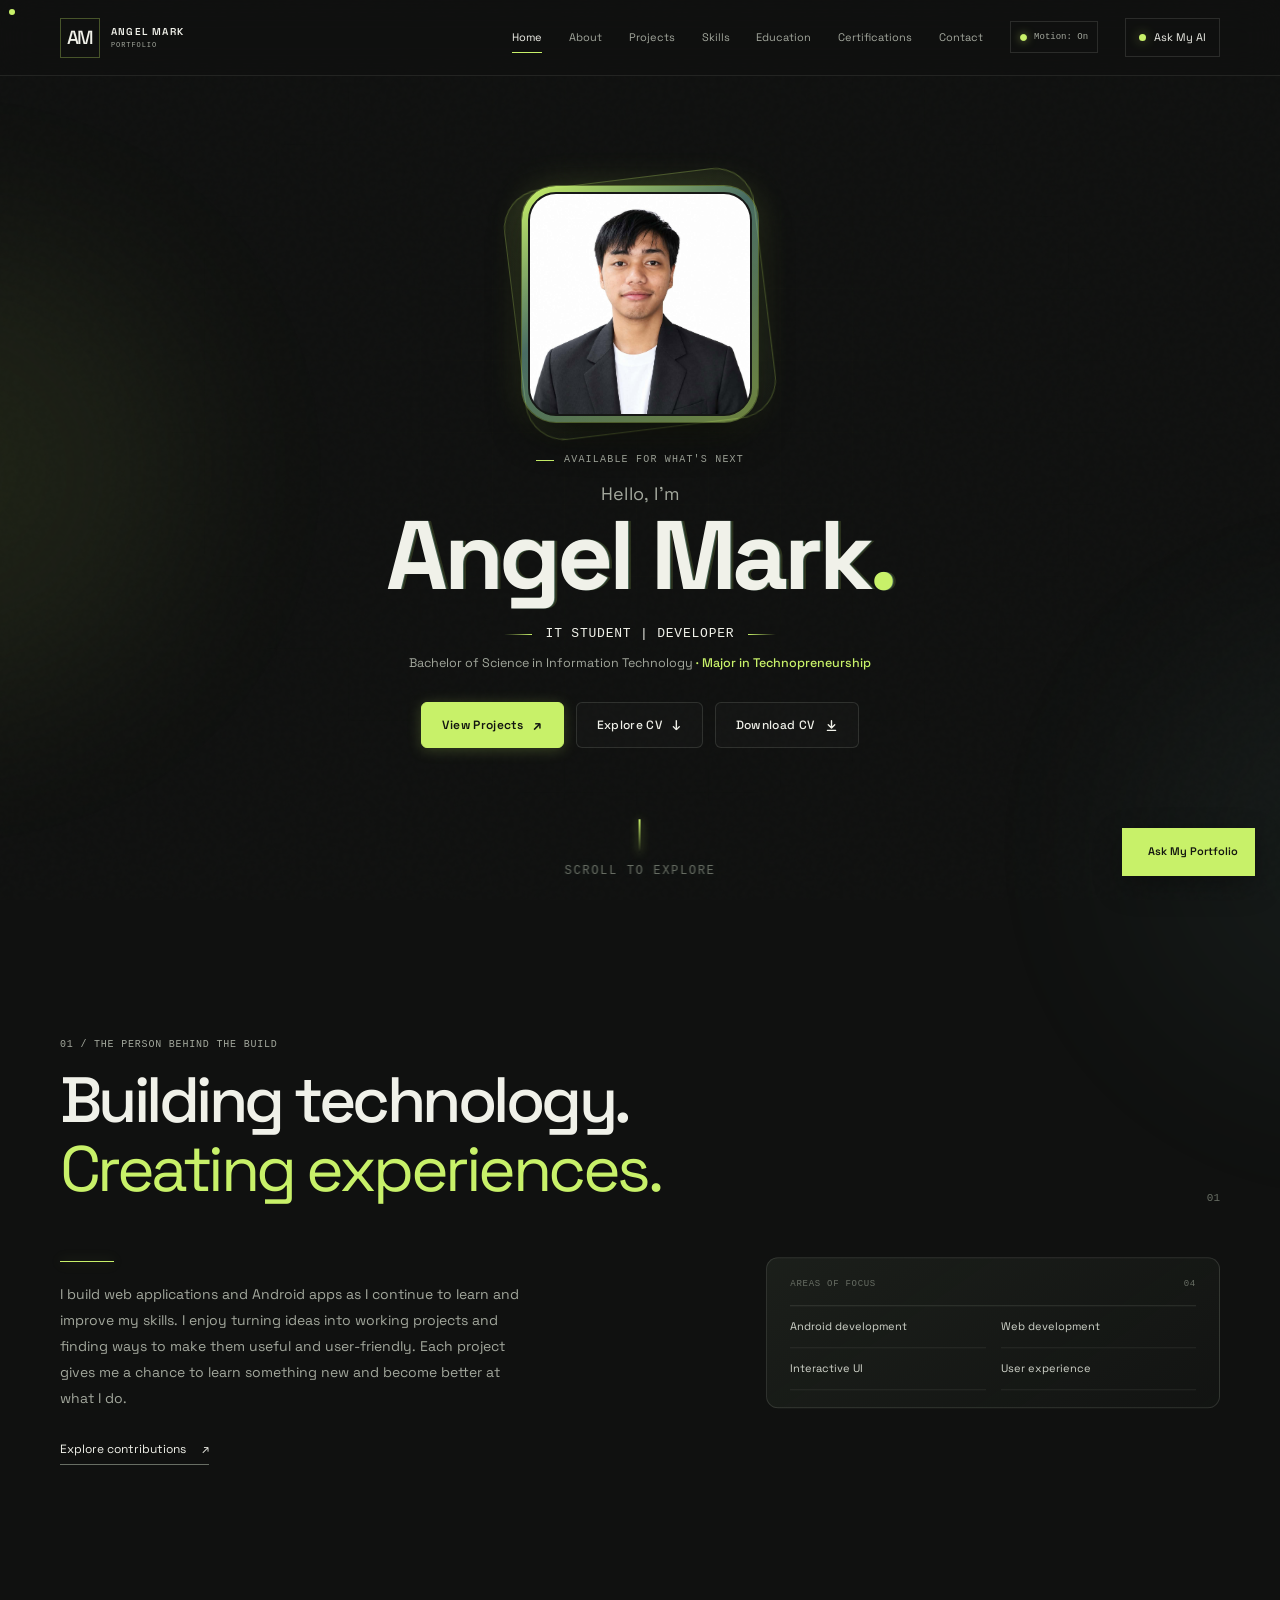
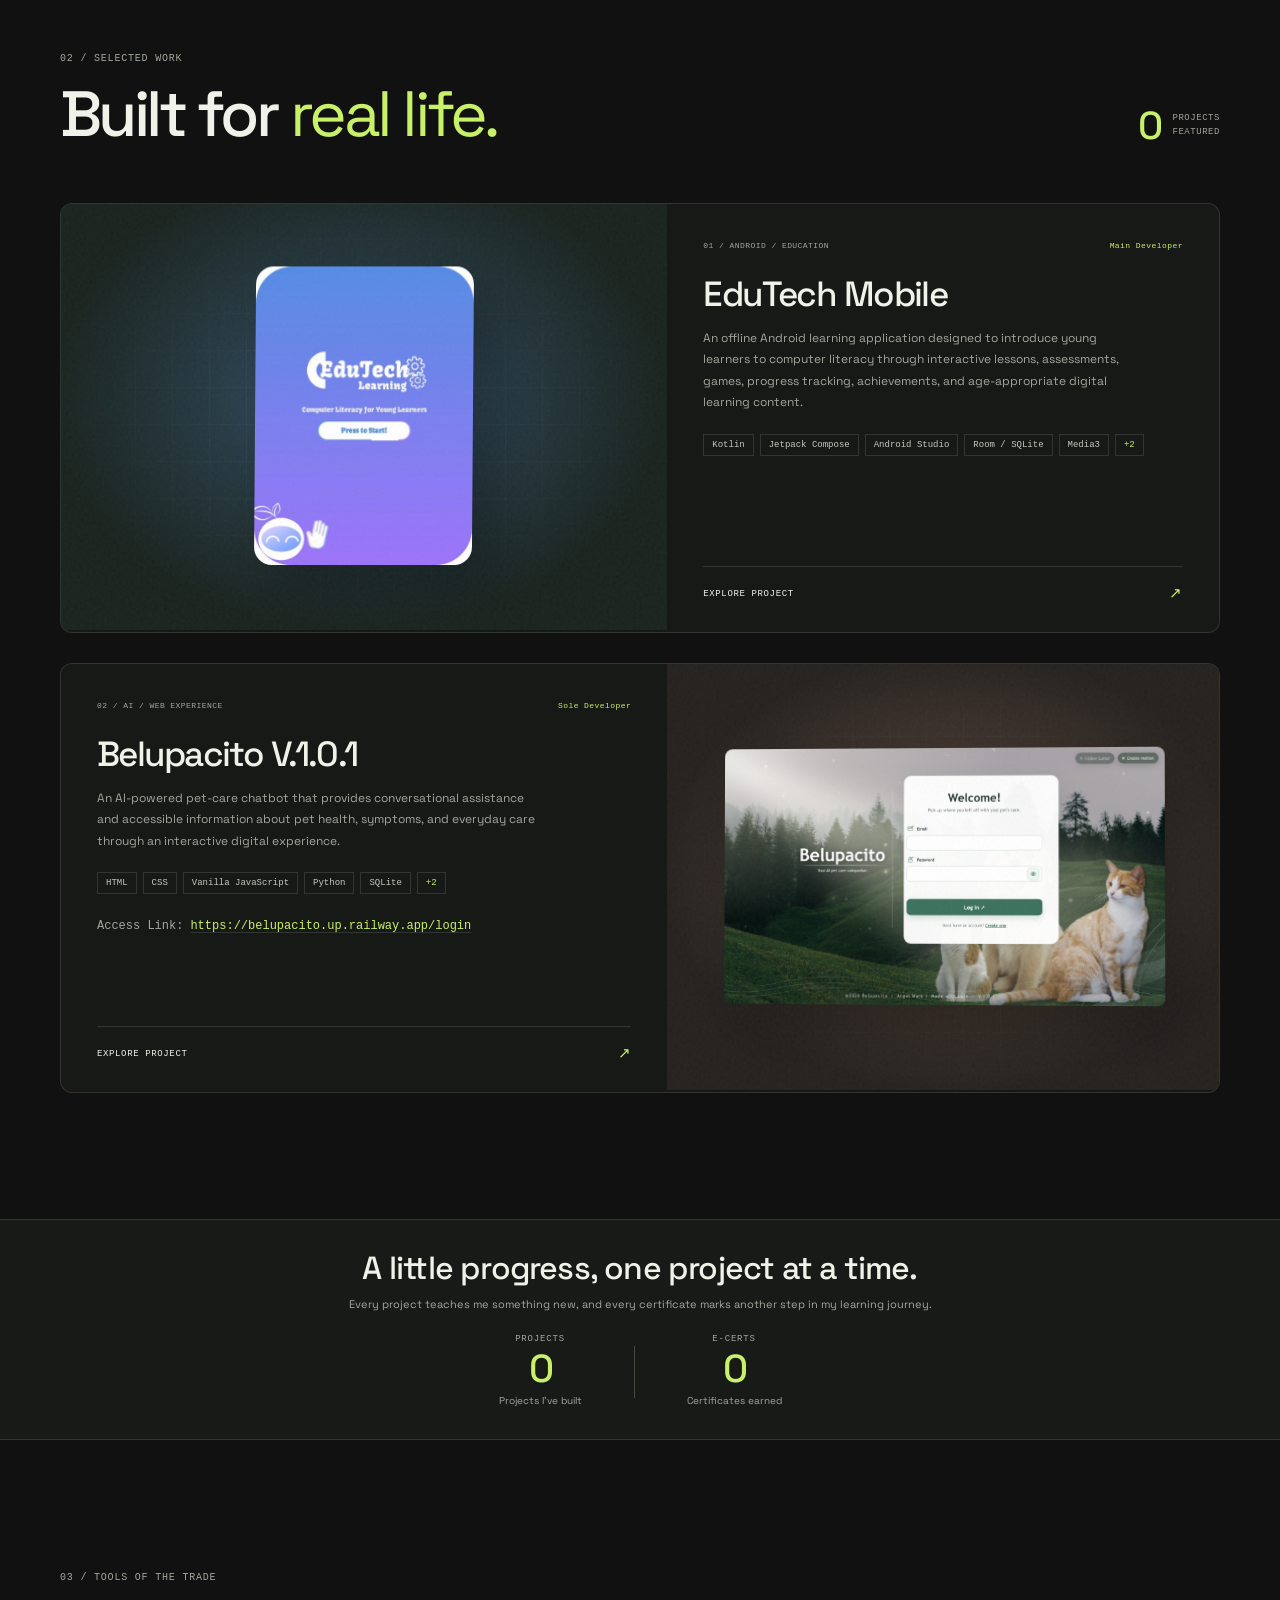
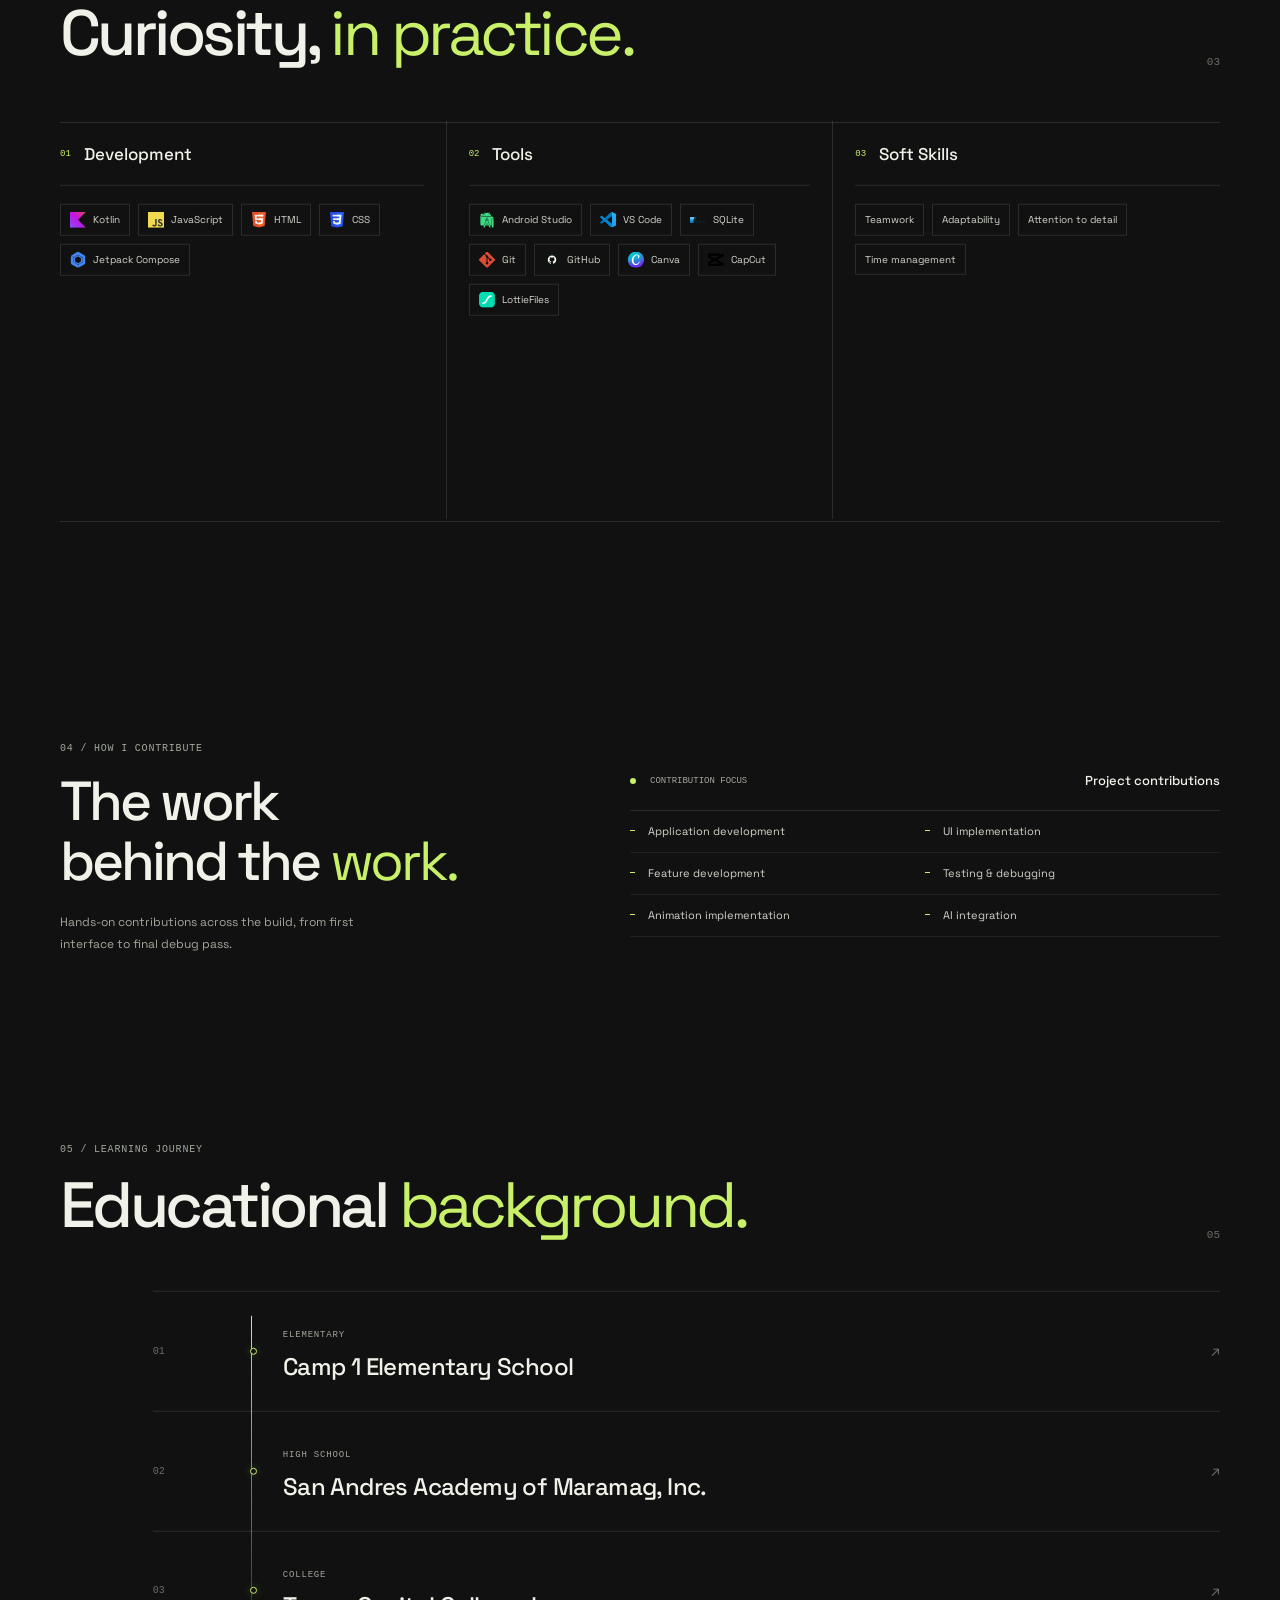
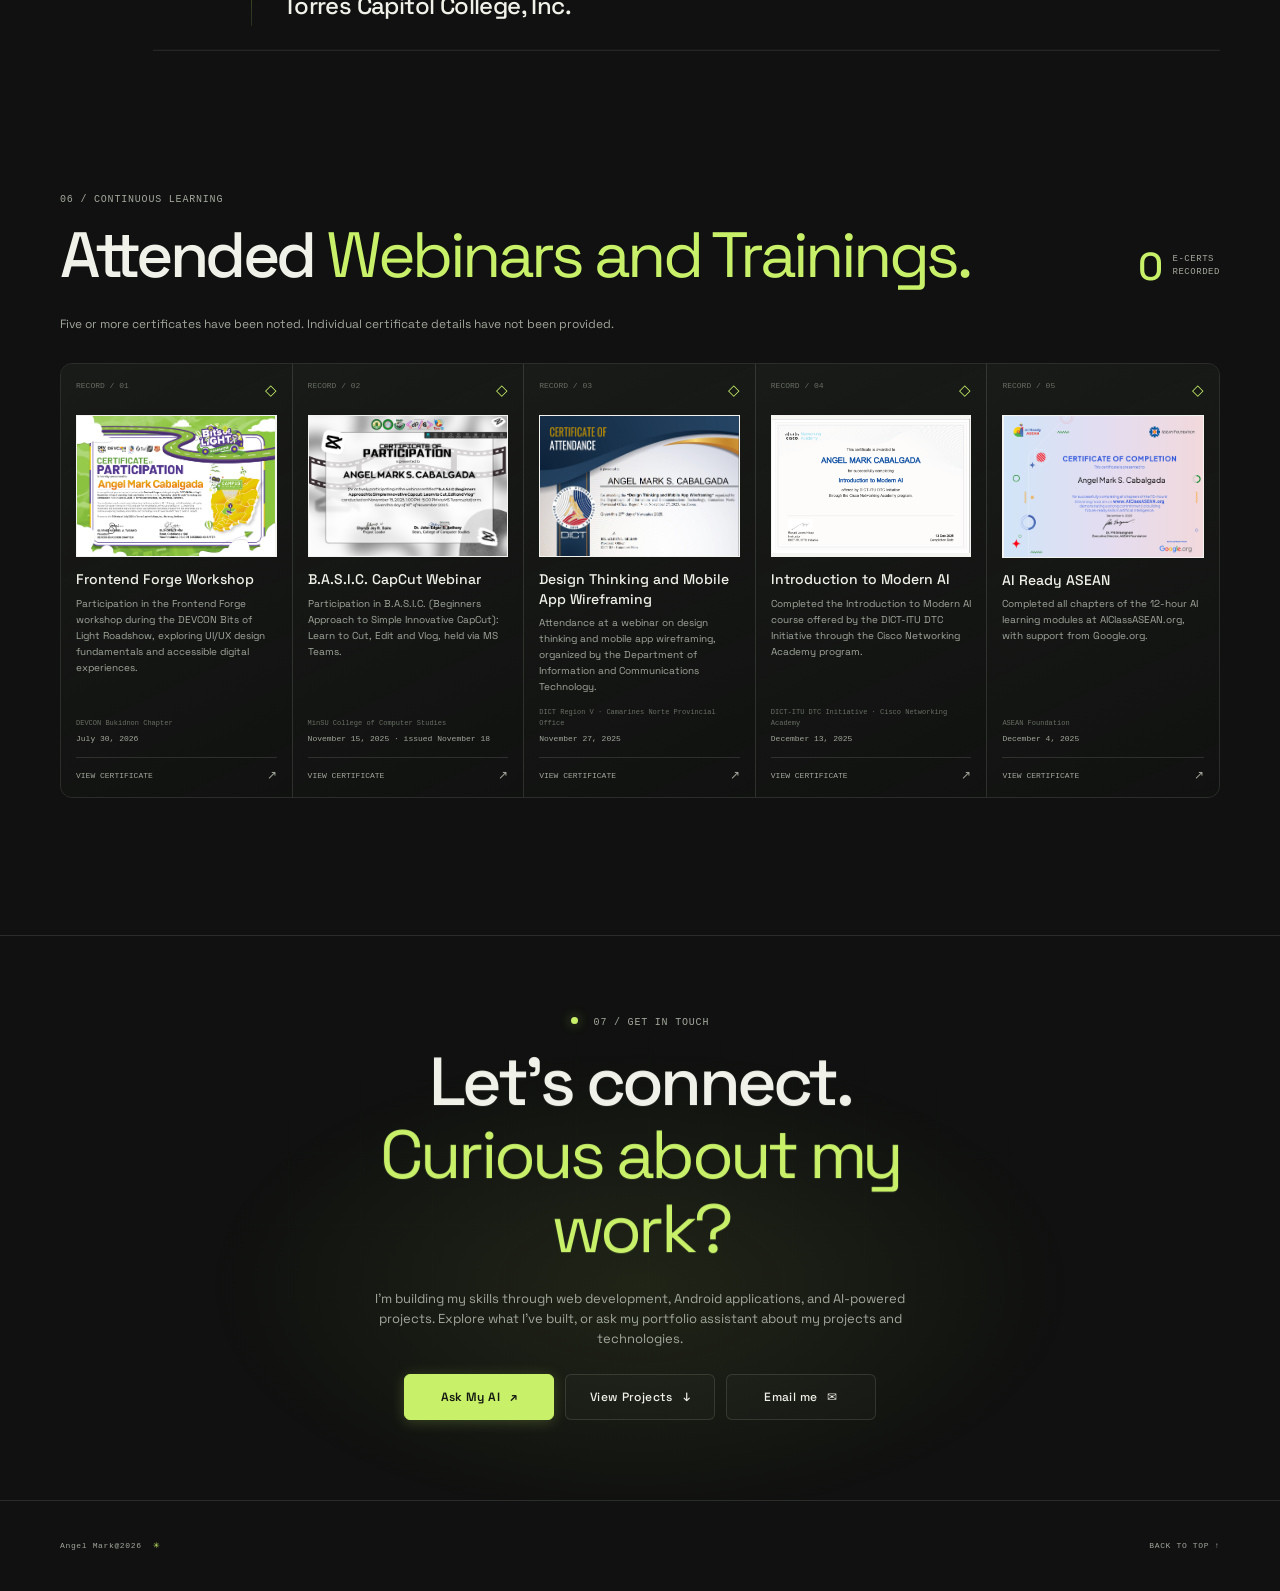
==== commit 43934380: "updated redme and other stuff" ====
--- a/index.html
+++ b/index.html
@@ -7,7 +7,7 @@
   <meta name="theme-color" content="#101110">
   <meta name="description"
     content="An interactive developer portfolio focused on Android, the web, and AI-assisted applications.">
-  <title>Developer Portfolio — Interactive CV</title>
+  <title>Angel Mark | Portfolio</title>
   <link rel="preconnect" href="https://fonts.googleapis.com">
   <link rel="preconnect" href="https://fonts.gstatic.com" crossorigin>
   <link href="https://fonts.googleapis.com/css2?family=Space+Grotesk:wght@400;500;600;700&display=swap"
@@ -272,29 +272,30 @@
     </section>
   </div>
 
-  <button class="assistant-launcher ai-glitch-button" type="button" data-open-assistant
-    aria-label="Open AI CV assistant"><span class="launcher-icon"></span><span>Ask My AI</span><span
+  <button class="assistant-launcher ai-glitch-button" type="button" data-open-assistant aria-expanded="false"
+    aria-controls="assistant-panel" aria-label="Open portfolio assistant"><span class="launcher-icon"></span><span>Ask My Portfolio</span><span
       class="ai-button-blink" aria-hidden="true"></span></button>
-  <section class="chat-panel" id="assistant-panel" aria-label="AI CV assistant" hidden>
+  <section class="chat-panel" id="assistant-panel" role="dialog" aria-labelledby="chat-title" hidden>
     <header class="chat-header">
       <div class="chat-avatar">✳</div>
-      <div class="chat-title"><strong>Portfolio Assistant</strong><span><i class="status-dot"></i> Answers from this CV
-          only</span></div><button class="chat-clear" type="button" aria-label="Clear conversation"
+      <div class="chat-title"><strong id="chat-title">Portfolio Assistant</strong><span><i class="status-dot"></i>
+          Local, rule-based answers</span></div><button class="chat-clear" type="button" aria-label="Clear conversation"
         title="Clear conversation"><span aria-hidden="true">↺</span> Clear</button><button class="chat-minimize"
         type="button" aria-label="Close assistant">×</button>
     </header>
-    <div class="chat-messages" id="chat-messages" aria-live="polite" aria-relevant="additions text">
+    <div class="chat-messages" id="chat-messages" role="log" aria-label="Conversation" aria-live="polite"
+      aria-relevant="additions text">
       <div class="chat-message assistant-message"><span class="message-avatar">✳</span>
-        <p>Hi. Ask me about the projects, skills, or education listed here. I'll tell you when something isn't
-          available.</p>
+        <p>Hi! I'm Angel Mark's portfolio assistant. I can answer questions about the projects, skills, education, and
+          contact details listed here. I'm rule-based, not generative AI.</p>
       </div>
     </div>
     <div class="suggested-questions"><button type="button">What is EduTech Mobile?</button><button type="button">Where
         did they study?</button></div>
     <form class="chat-form" id="chat-form"><label class="visually-hidden" for="chat-input">Ask a question about the
         portfolio</label><input id="chat-input" name="question" placeholder="Ask about this portfolio…"
-        autocomplete="off" required><button type="submit" aria-label="Send message">↑</button></form>
-    <p class="chat-disclaimer">Local assistant · No API key or external service</p>
+        autocomplete="off"><button type="submit" aria-label="Send message">↑</button></form>
+    <p class="chat-disclaimer" id="chat-disclaimer">Rule-based, not generative AI · No API key or external service</p>
   </section>
   <script>document.documentElement.classList.add('js');</script>
 </body>
--- a/css/style.css
+++ b/css/style.css
@@ -680,15 +680,15 @@
 @keyframes chat-in { from { opacity: 0; transform: translateY(10px); } to { opacity: 1; transform: translateY(0); } }
 .chat-header { display: flex; flex: 0 0 auto; align-items: center; gap: 11px; padding: 14px; border-bottom: 1px solid var(--line); }
 .chat-avatar, .message-avatar { display: grid; flex: 0 0 auto; width: 32px; height: 32px; place-items: center; border: 1px solid rgba(200, 241, 105, .32); color: var(--lime); }
-.chat-title { display: grid; gap: 2px; }
+.chat-title { min-width: 0; flex: 1; display: grid; gap: 2px; }
 .chat-title strong { font: 500 12px var(--display); }
-.chat-title > span { color: var(--muted); font: 8px var(--mono); }
+.chat-title > span { overflow: hidden; color: var(--muted); font: 8px var(--mono); text-overflow: ellipsis; white-space: nowrap; }
 .chat-title .status-dot { width: 5px; height: 5px; margin-right: 4px; }
 .chat-clear { display: flex; height: 32px; align-items: center; gap: 5px; margin-left: auto; padding: 0 8px; border: 1px solid var(--line); background: transparent; color: var(--muted); font-size: 9px; cursor: pointer; transition: border-color .2s ease, color .2s ease; }
 .chat-clear:hover { border-color: var(--lime); color: var(--lime); }
 .chat-clear span { font-size: 14px; }
 .chat-minimize { display: grid; width: 32px; height: 32px; margin-left: 0; place-items: center; border: 1px solid var(--line); background: transparent; color: var(--muted); font-size: 21px; cursor: pointer; }
-.chat-messages { display: flex; flex: 1; flex-direction: column; gap: 13px; overflow-y: auto; padding: 17px 14px; overscroll-behavior: contain; }
+.chat-messages { display: flex; min-height: 0; flex: 1; flex-direction: column; gap: 13px; overflow-y: auto; padding: 17px 14px; overscroll-behavior: contain; }
 .chat-message { display: flex; max-width: 93%; align-items: flex-start; gap: 8px; animation: message-in .6s ease both; }
 @keyframes message-in { from { opacity: 0; transform: translateY(6px); } to { opacity: 1; transform: translateY(0); } }
 .message-avatar { width: 23px; height: 23px; font-size: 12px; }
@@ -784,10 +784,17 @@
     margin-bottom: 2px;
   }
   .hero h1 {
+    display: block;
+    width: fit-content;
+    max-width: 100%;
+    margin-inline: auto;
     font-size: clamp(38px, 11vw, 68px);
     margin-bottom: 12px;
   }
   .hero-role {
+    display: flex;
+    width: fit-content;
+    margin-inline: auto;
     font-size: 10.5px;
     gap: 8px;
   }
@@ -827,7 +834,13 @@
     font-size: 11px;
   }
   .scroll-cue {
-    display: none;
+    display: flex;
+    bottom: 14px;
+    gap: 7px;
+    font-size: 10px;
+  }
+  .scroll-cue-line {
+    height: 25px;
   }
   .about-section { padding-block: 93px 93px; }
   .section-heading { margin-bottom: 35px; }
@@ -891,7 +904,7 @@
   .site-footer > span { display: none; }
   .back-top { font-size: 7px; }
   .assistant-launcher { right: 14px; bottom: 14px; height: 44px; padding-inline: 12px; }
-  .chat-panel { right: 10px; bottom: 68px; width: calc(100vw - 20px); height: min(540px, calc(100dvh - 84px)); }
+  .chat-panel { right: 10px; bottom: 68px; left: 10px; width: auto; height: min(540px, calc(100dvh - 84px)); }
   .modal-backdrop { padding: 10px; }
   .project-modal { max-height: 94dvh; padding: 23px 19px; }
   .modal-detail-grid { gap: 20px 18px; }
@@ -916,6 +929,53 @@
   .modal-detail-grid { grid-template-columns: 1fr; }
   .modal-wide { grid-column: auto; }
 }
+@media (orientation: landscape) and (max-height: 700px) {
+  .hero {
+    min-height: 100svh;
+    min-height: 100vh;
+    padding: 80px 0 52px;
+  }
+  .hero-copy { padding: 6px 14px; }
+  .profile-badge {
+    width: clamp(96px, 27vh, 144px);
+    margin-bottom: 8px;
+    border-radius: 28px;
+  }
+  .profile-badge::before { border-radius: 40px; }
+  .profile-photo { border-radius: 22px; }
+  .hero-status { margin-bottom: 5px; font-size: 9px; }
+  .hero-intro { margin-bottom: 2px; font-size: 12px; }
+  .hero h1 { display: block; width: fit-content; max-width: 100%; margin: 0 auto 5px; font-size: clamp(34px, 6vw, 54px); }
+  .hero-role { display: flex; width: fit-content; margin-inline: auto; font-size: 9px; }
+  .hero-education { margin-top: 4px; font-size: clamp(9px, 1.1vw, 12px); }
+  .hero-actions { max-width: 100%; gap: 8px; margin-top: 10px; }
+  .hero-actions .button,
+  .hero-actions .button-secondary {
+    width: auto;
+    min-width: 0;
+    min-height: 38px;
+    flex: 0 1 auto;
+    padding-inline: 12px;
+    font-size: 10px;
+  }
+  .scroll-cue { bottom: 8px; gap: 6px; font-size: 9px; }
+  .scroll-cue-line { height: 18px; }
+}
+@media (orientation: landscape) and (max-height: 430px) {
+  .hero { align-items: center; justify-content: flex-start; padding: 84px 0 46px; }
+  .hero-copy { padding-block: 2px; }
+  .profile-badge { width: clamp(88px, 24vh, 108px); margin-bottom: 4px; }
+  .hero-status { margin-bottom: 2px; font-size: 8px; }
+  .hero-intro { font-size: 11px; }
+  .hero h1 { margin-bottom: 2px; font-size: clamp(32px, 5vw, 42px); }
+  .hero-role { font-size: 8px; }
+  .hero-education { margin-top: 1px; font-size: 9px; }
+  .hero-actions { gap: 7px; margin-top: 3px; }
+  .hero-actions .button,
+  .hero-actions .button-secondary { min-height: 32px; padding-inline: 9px; font-size: 9px; }
+  .scroll-cue { bottom: 6px; gap: 4px; font-size: 8px; }
+  .scroll-cue-line { height: 12px; }
+}
 @media (hover: none) {
   .custom-cursor { display: none; }
   .project-card { transform: none; }
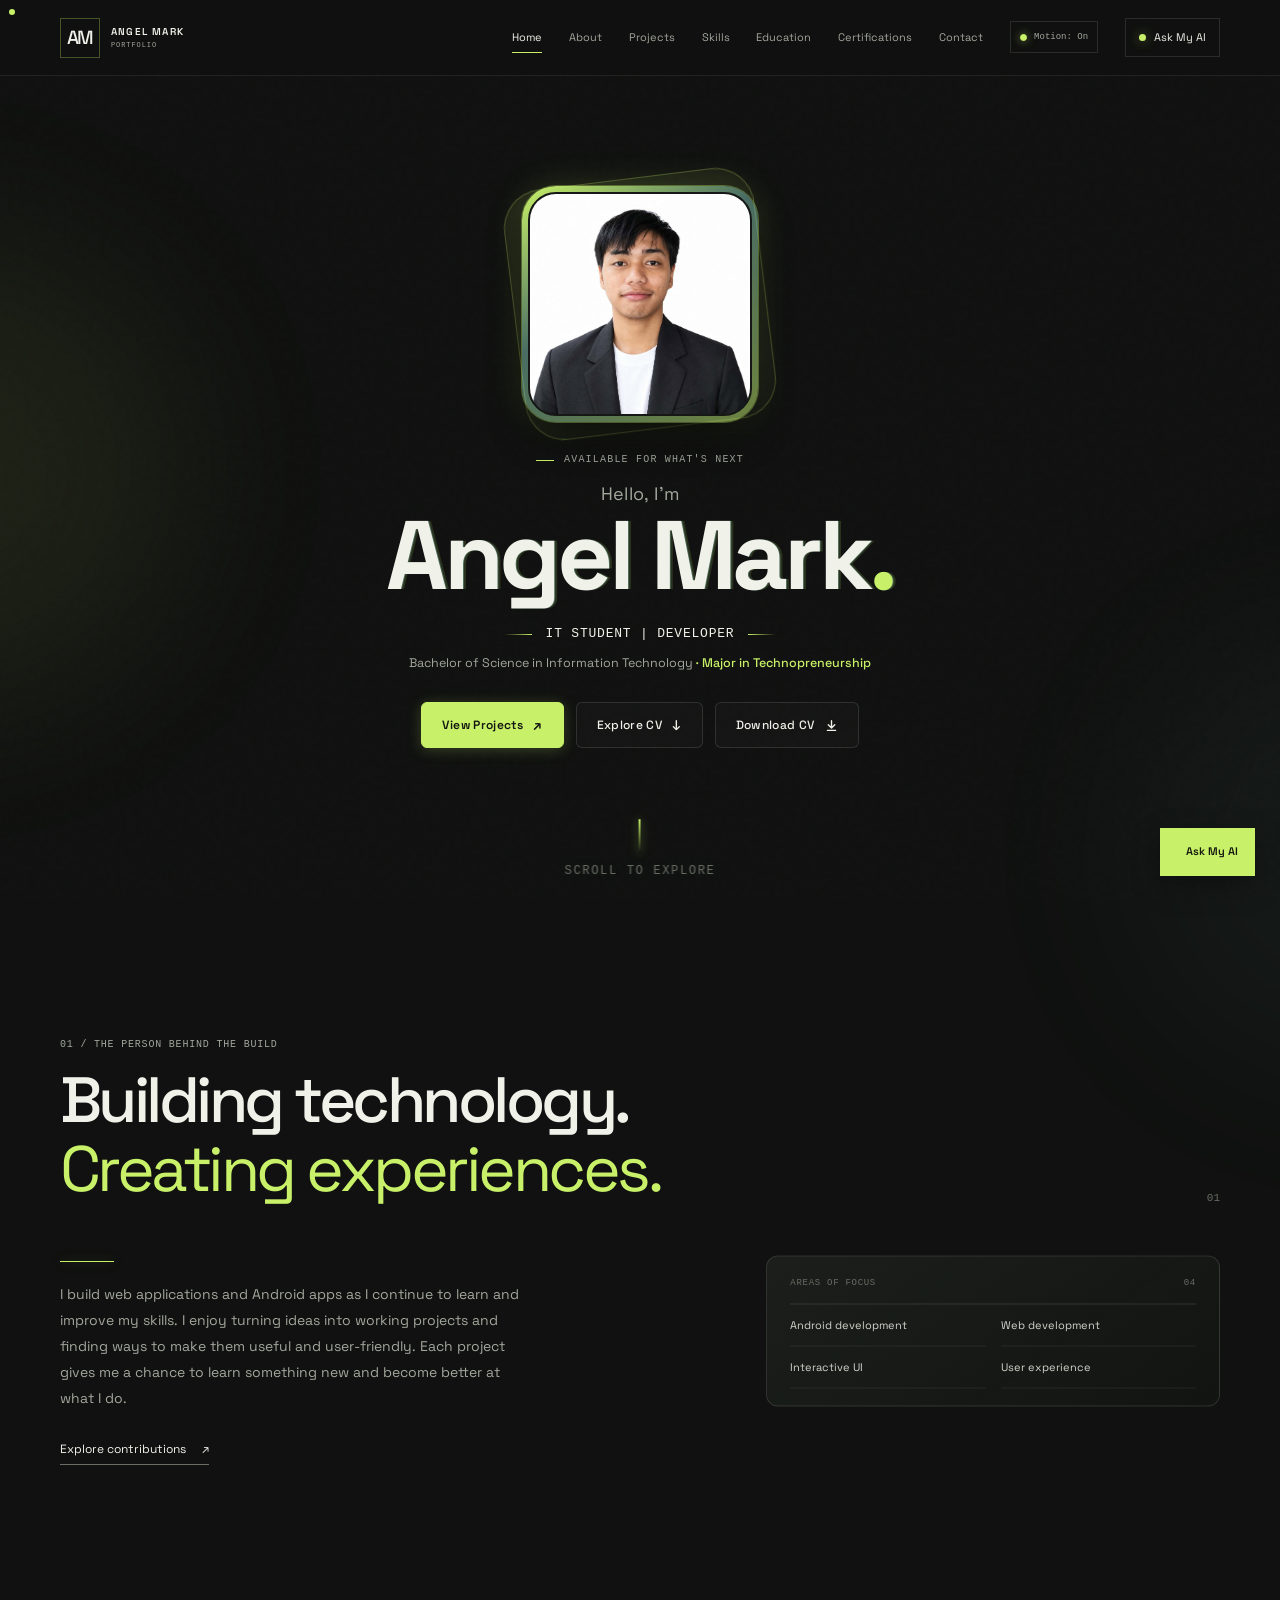
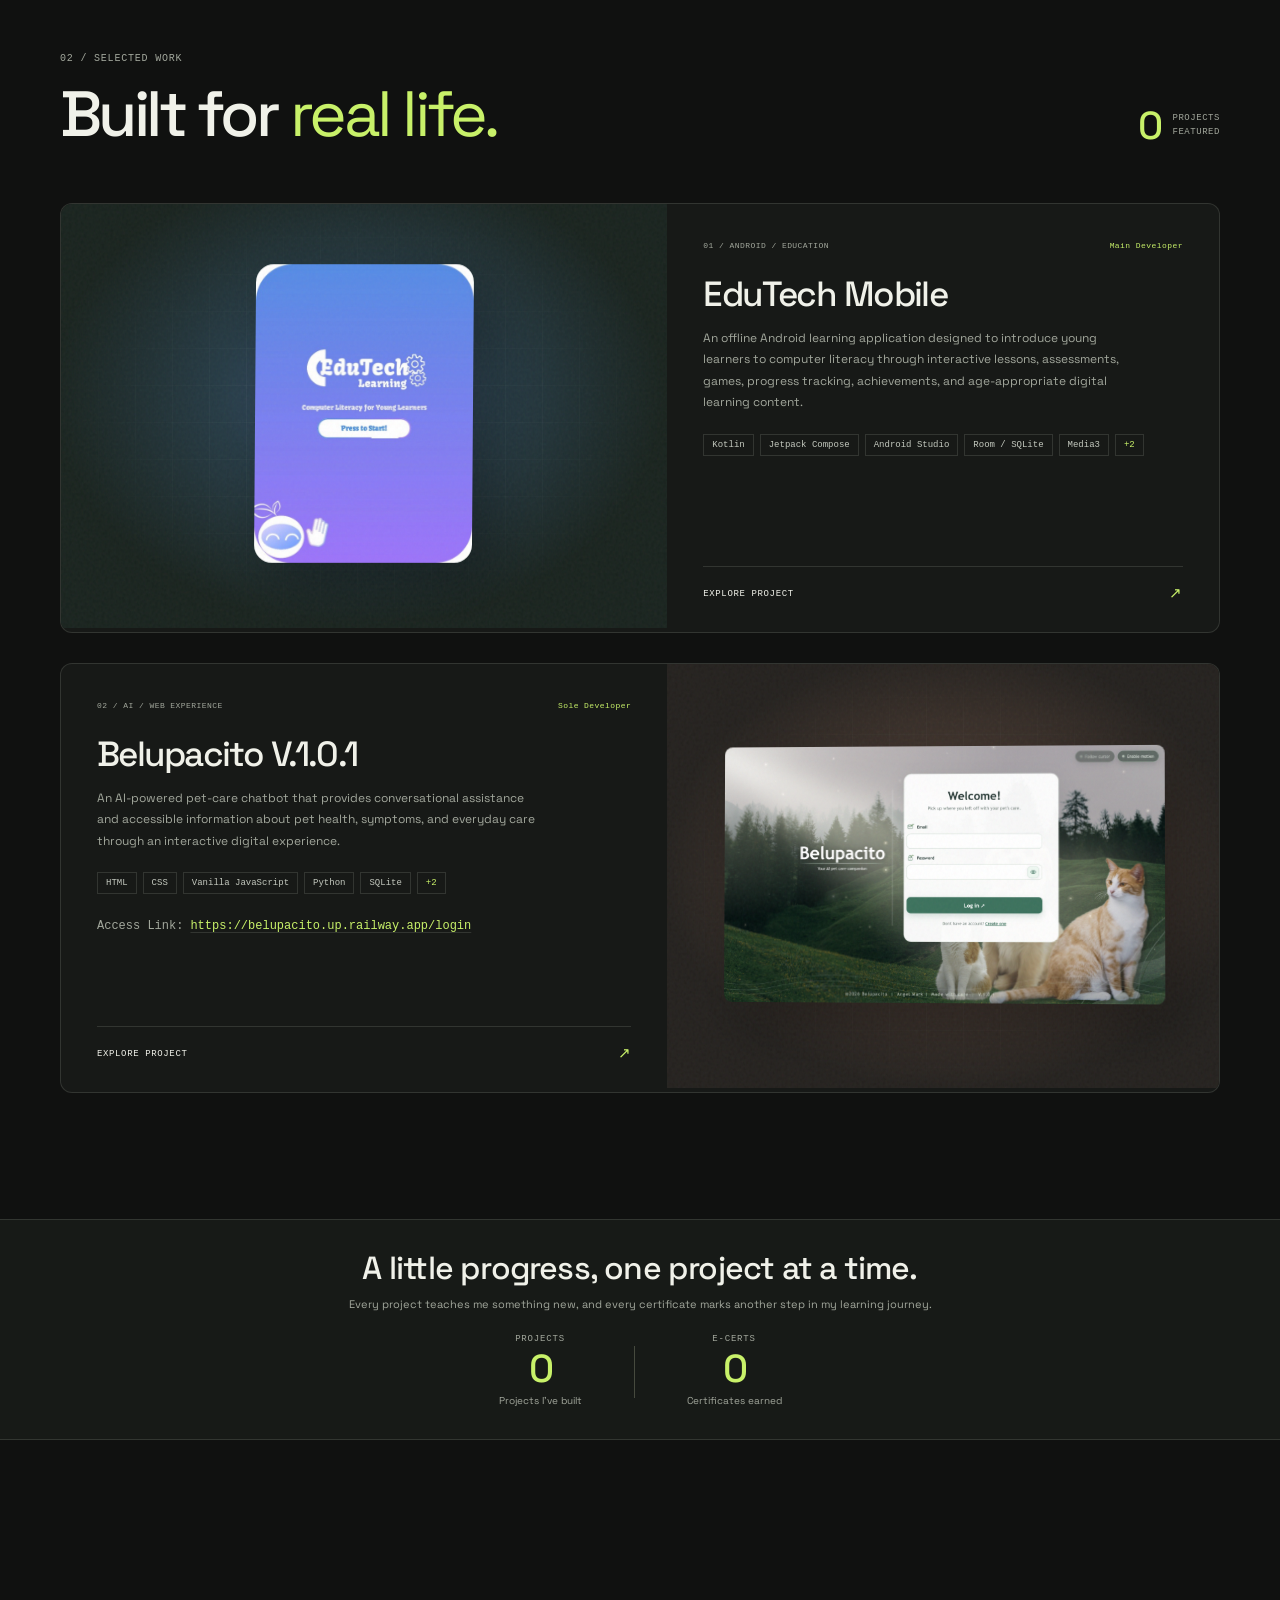
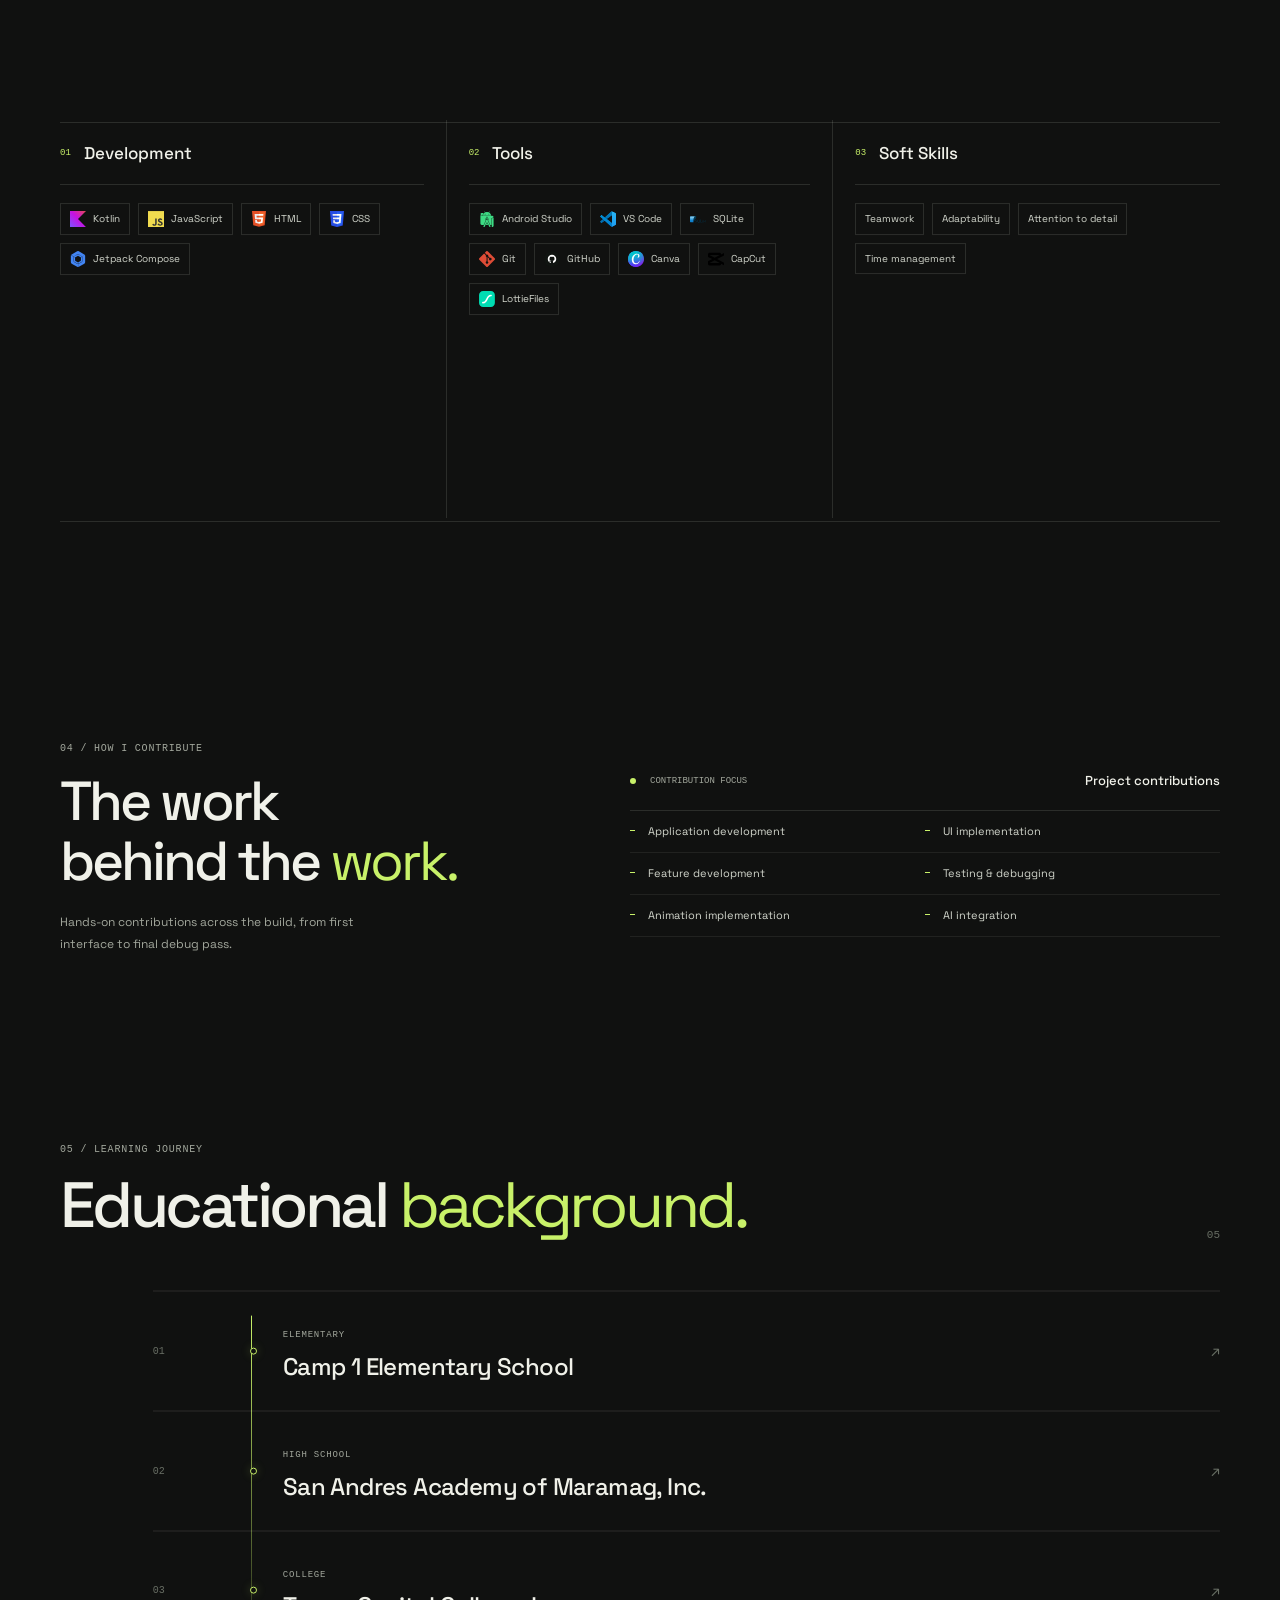
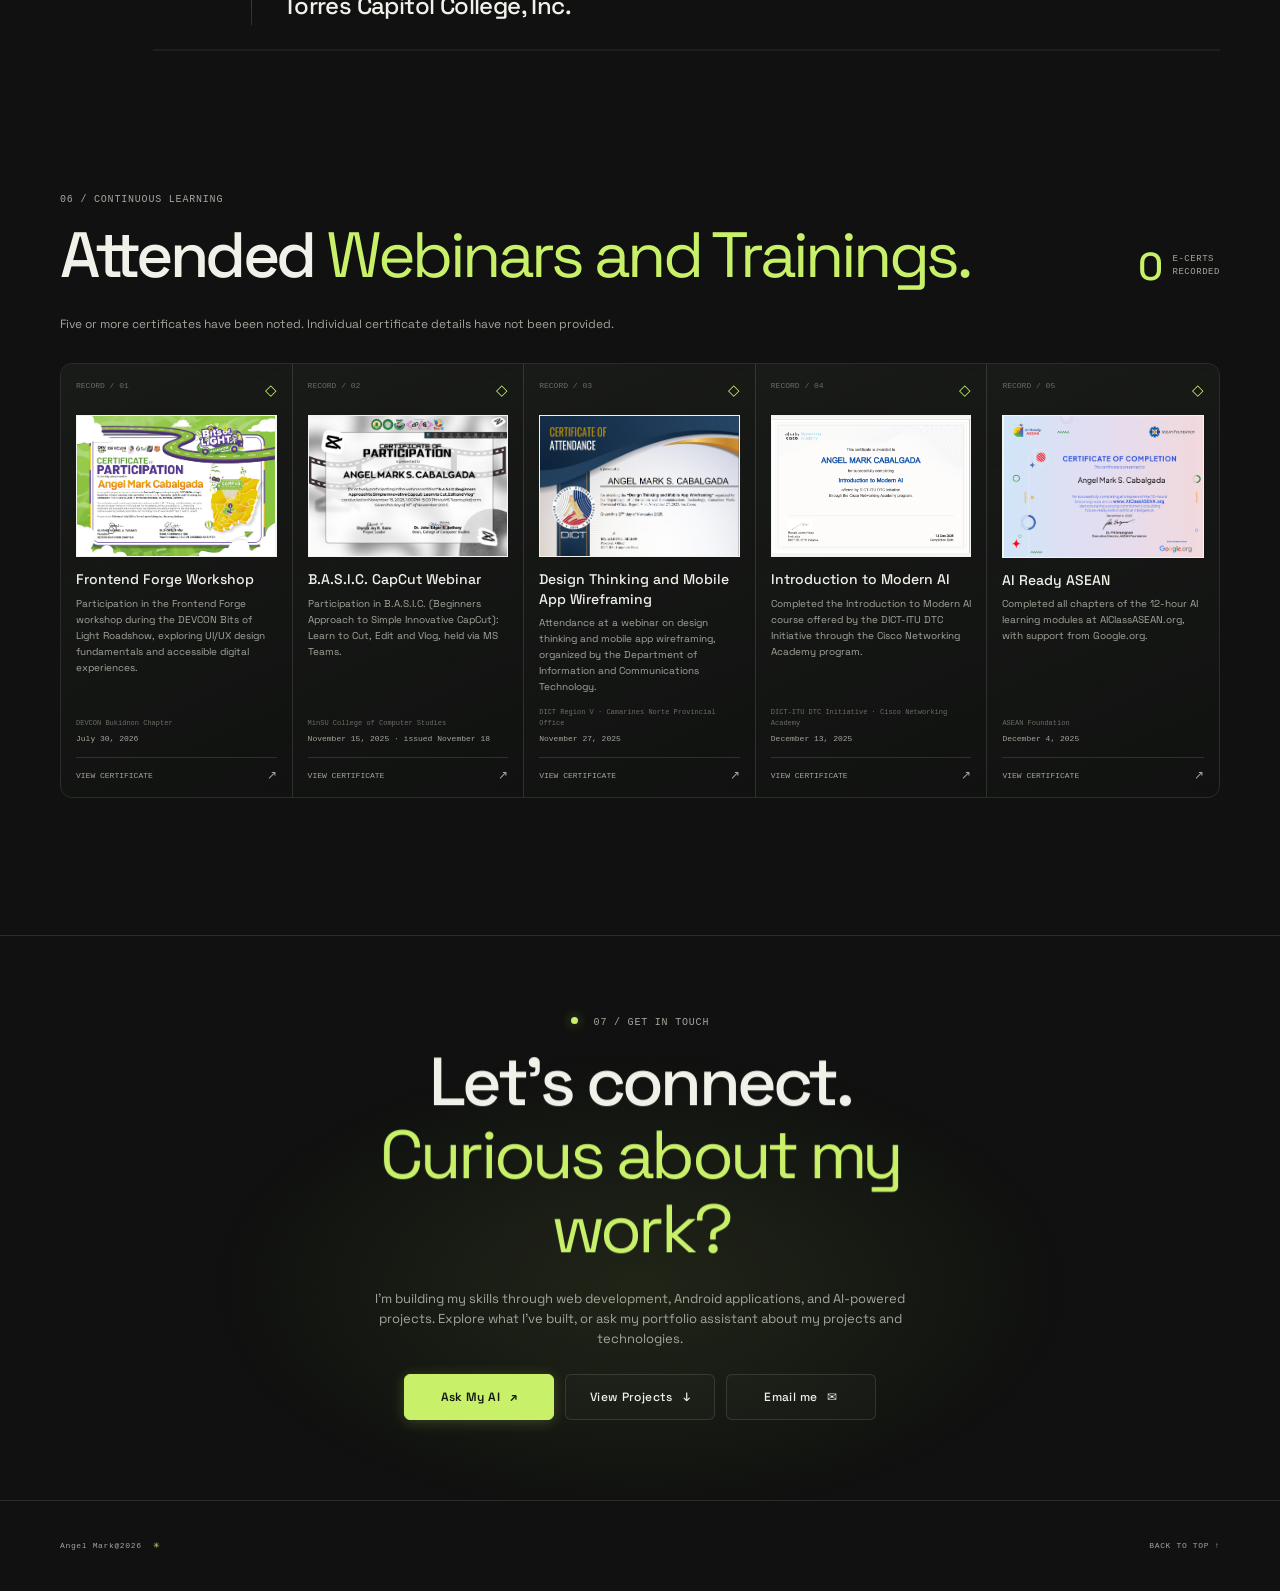
==== commit d171c8c9: "modified text index.html" ====
--- a/index.html
+++ b/index.html
@@ -273,7 +273,7 @@
   </div>
 
   <button class="assistant-launcher ai-glitch-button" type="button" data-open-assistant aria-expanded="false"
-    aria-controls="assistant-panel" aria-label="Open portfolio assistant"><span class="launcher-icon"></span><span>Ask My Portfolio</span><span
+    aria-controls="assistant-panel" aria-label="Open portfolio assistant"><span class="launcher-icon"></span><span>Ask My AI</span><span
       class="ai-button-blink" aria-hidden="true"></span></button>
   <section class="chat-panel" id="assistant-panel" role="dialog" aria-labelledby="chat-title" hidden>
     <header class="chat-header">
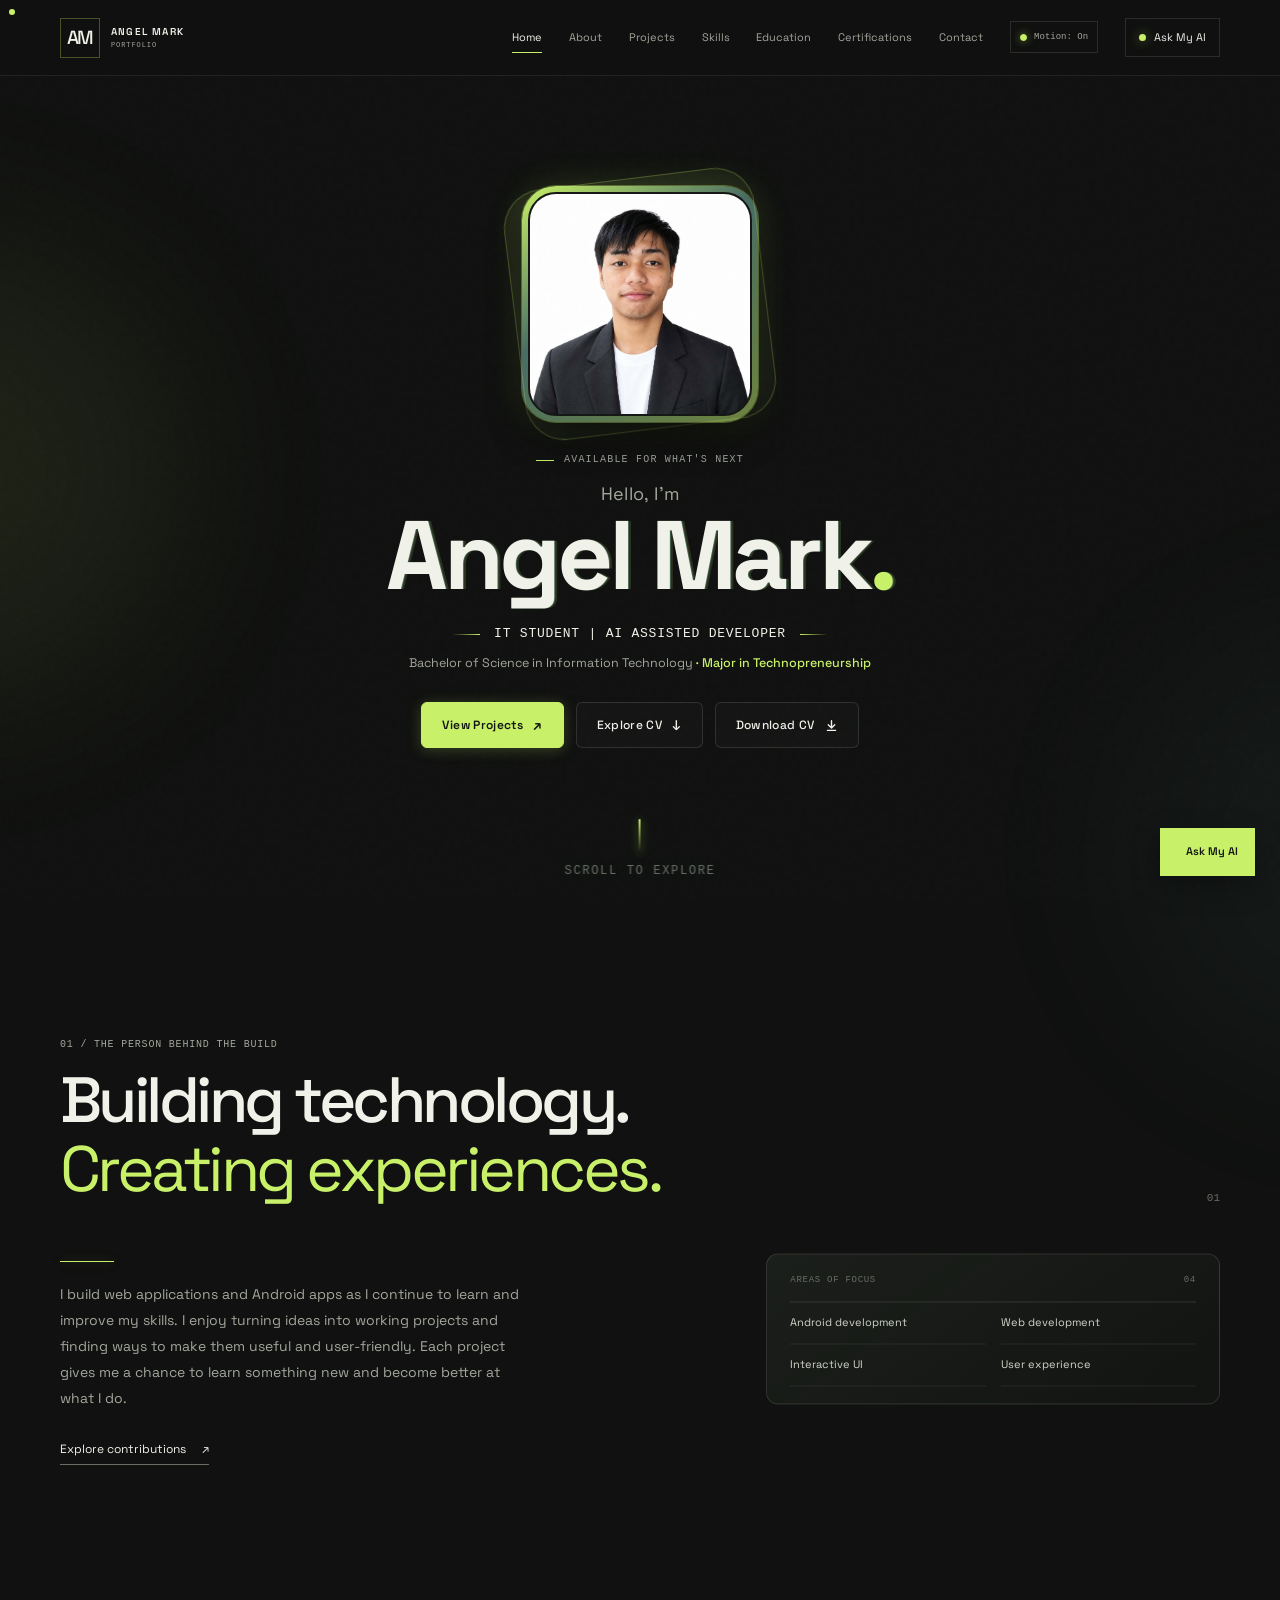
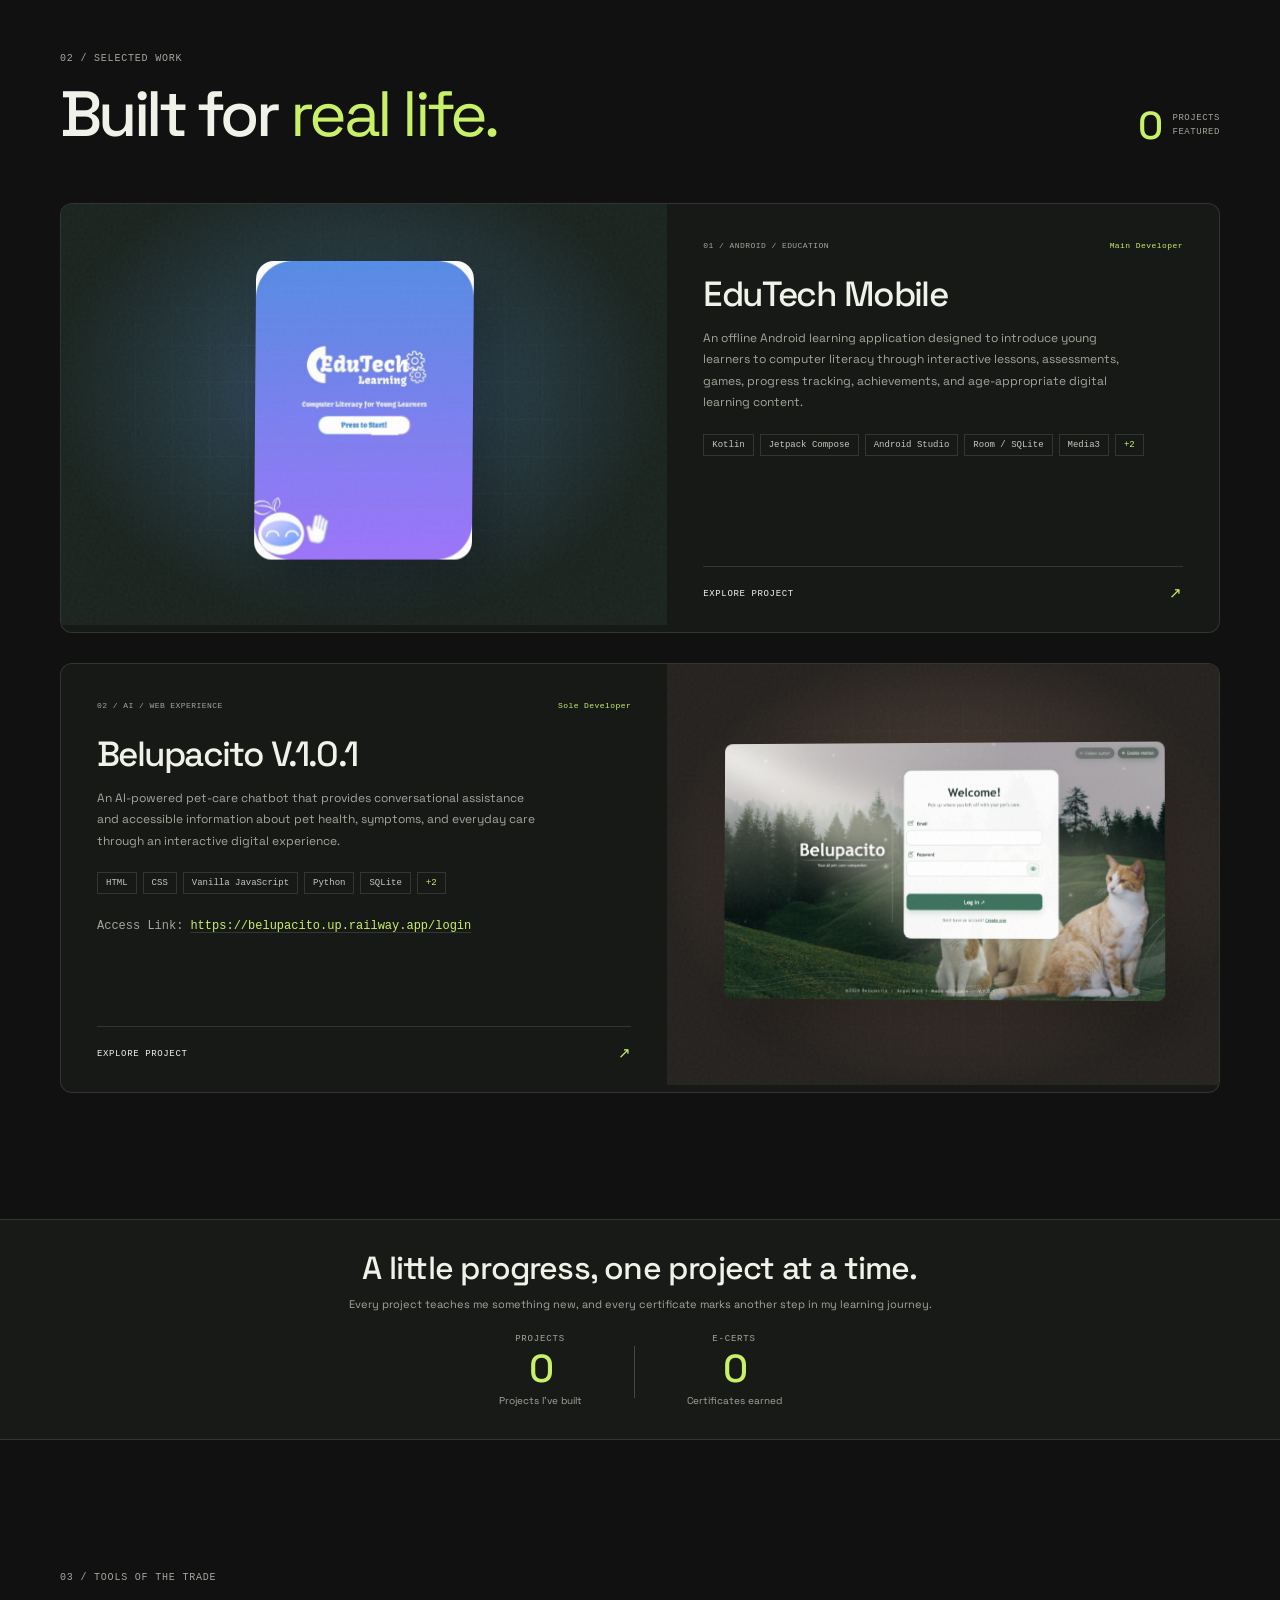
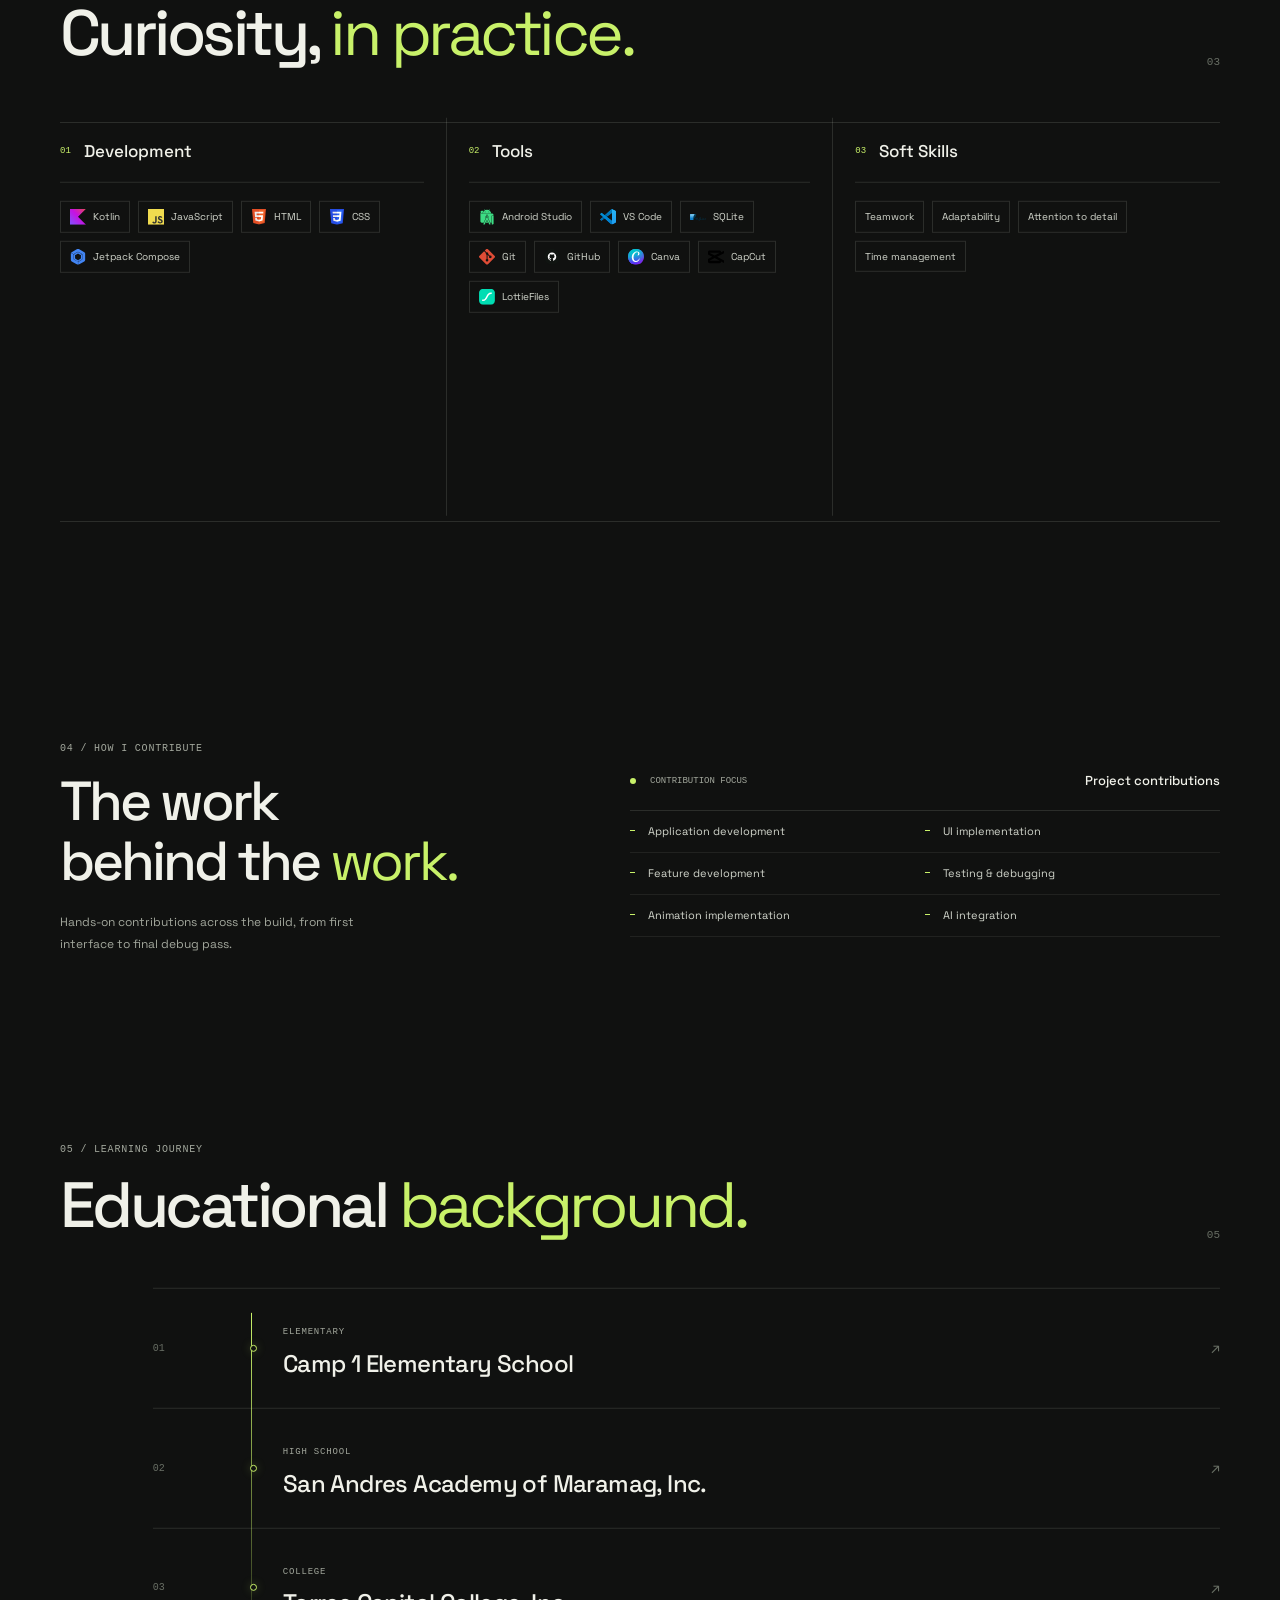
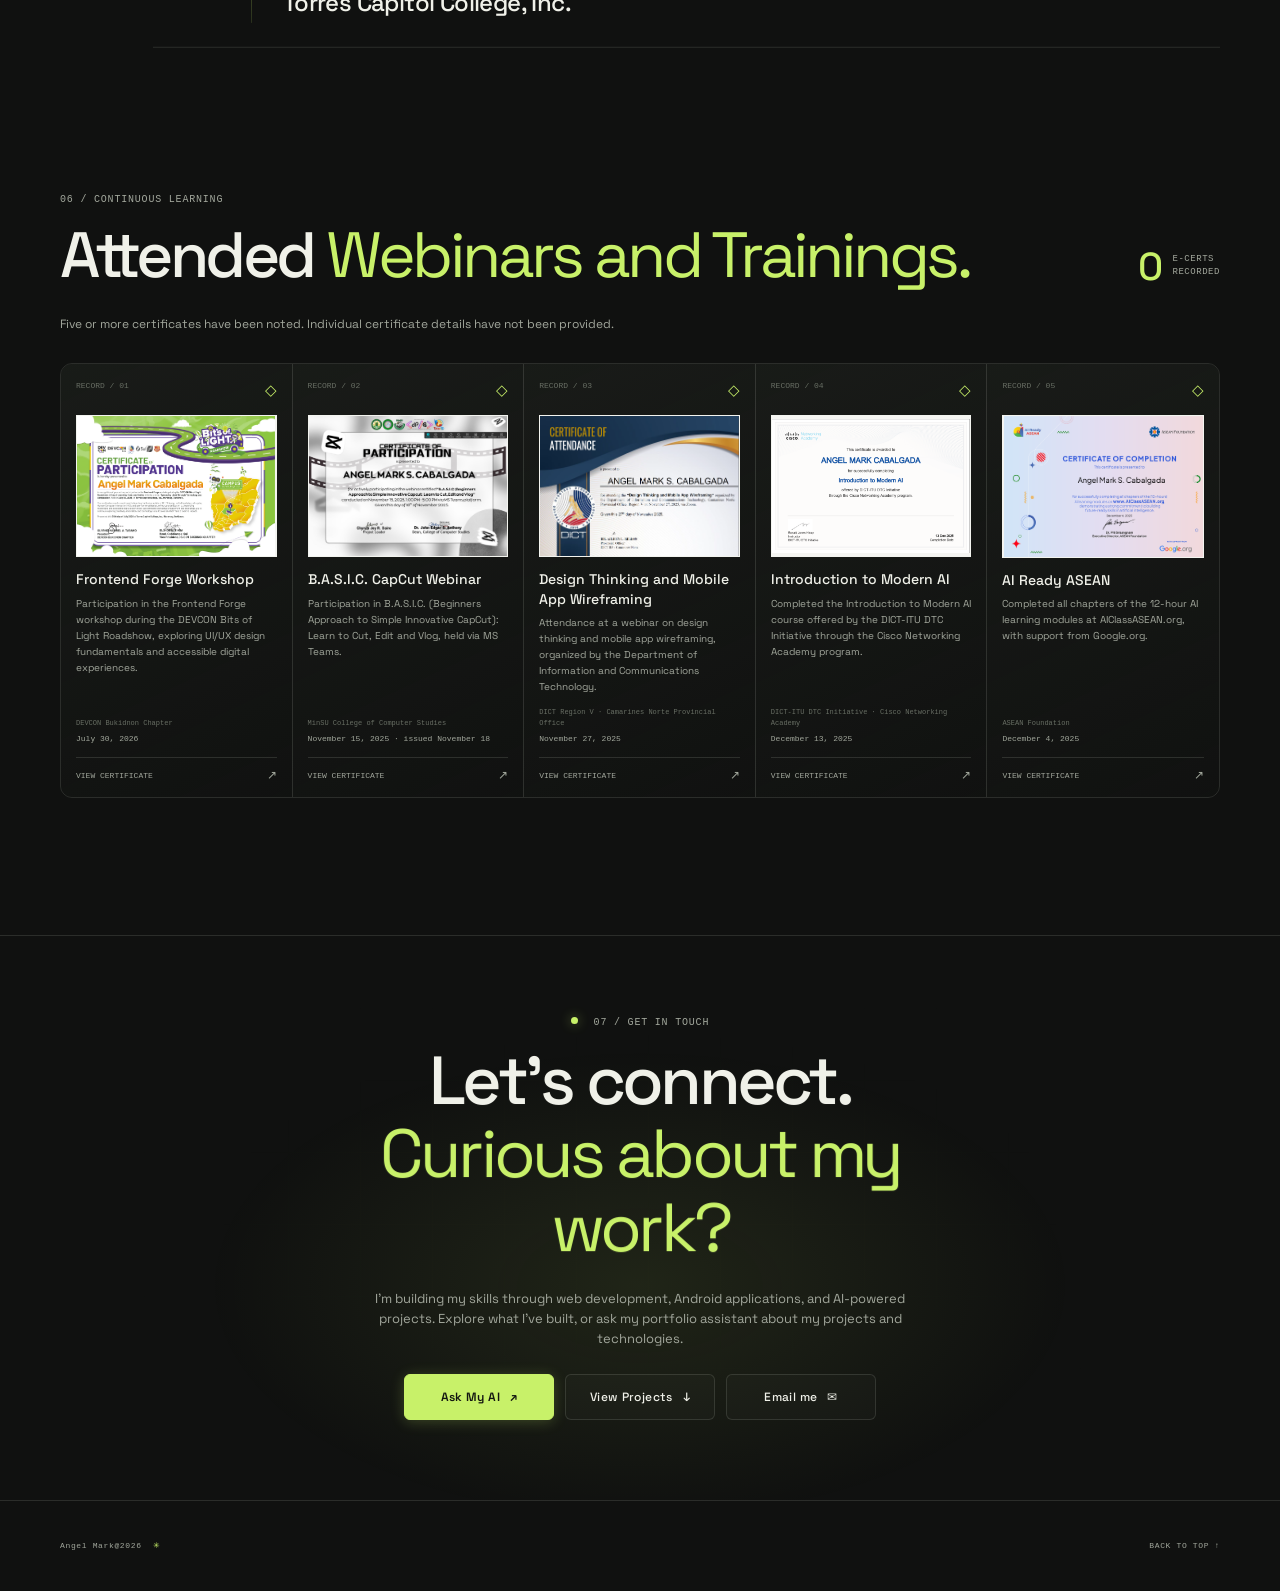
==== commit 488ca922: "index.html" ====
--- a/index.html
+++ b/index.html
@@ -60,7 +60,7 @@
             aria-hidden="true">Angel Mark.</span><span class="hero-title-binary"
             aria-hidden="true"><span>01001101</span><span>01000001</span><span>01010010</span><span>01001011</span><span>01000001</span><span>01001110</span><span>01000111</span><span>01000101</span></span>
         </h1>
-        <div class="hero-role"><span class="hero-line"></span><span>IT Student | Developer</span><span
+        <div class="hero-role"><span class="hero-line"></span><span>IT Student | AI assisted developer</span><span
             class="hero-line"></span></div>
         <p class="hero-education">Bachelor of Science in Information Technology <span class="hero-education-major">·
             Major in Technopreneurship</span></p>
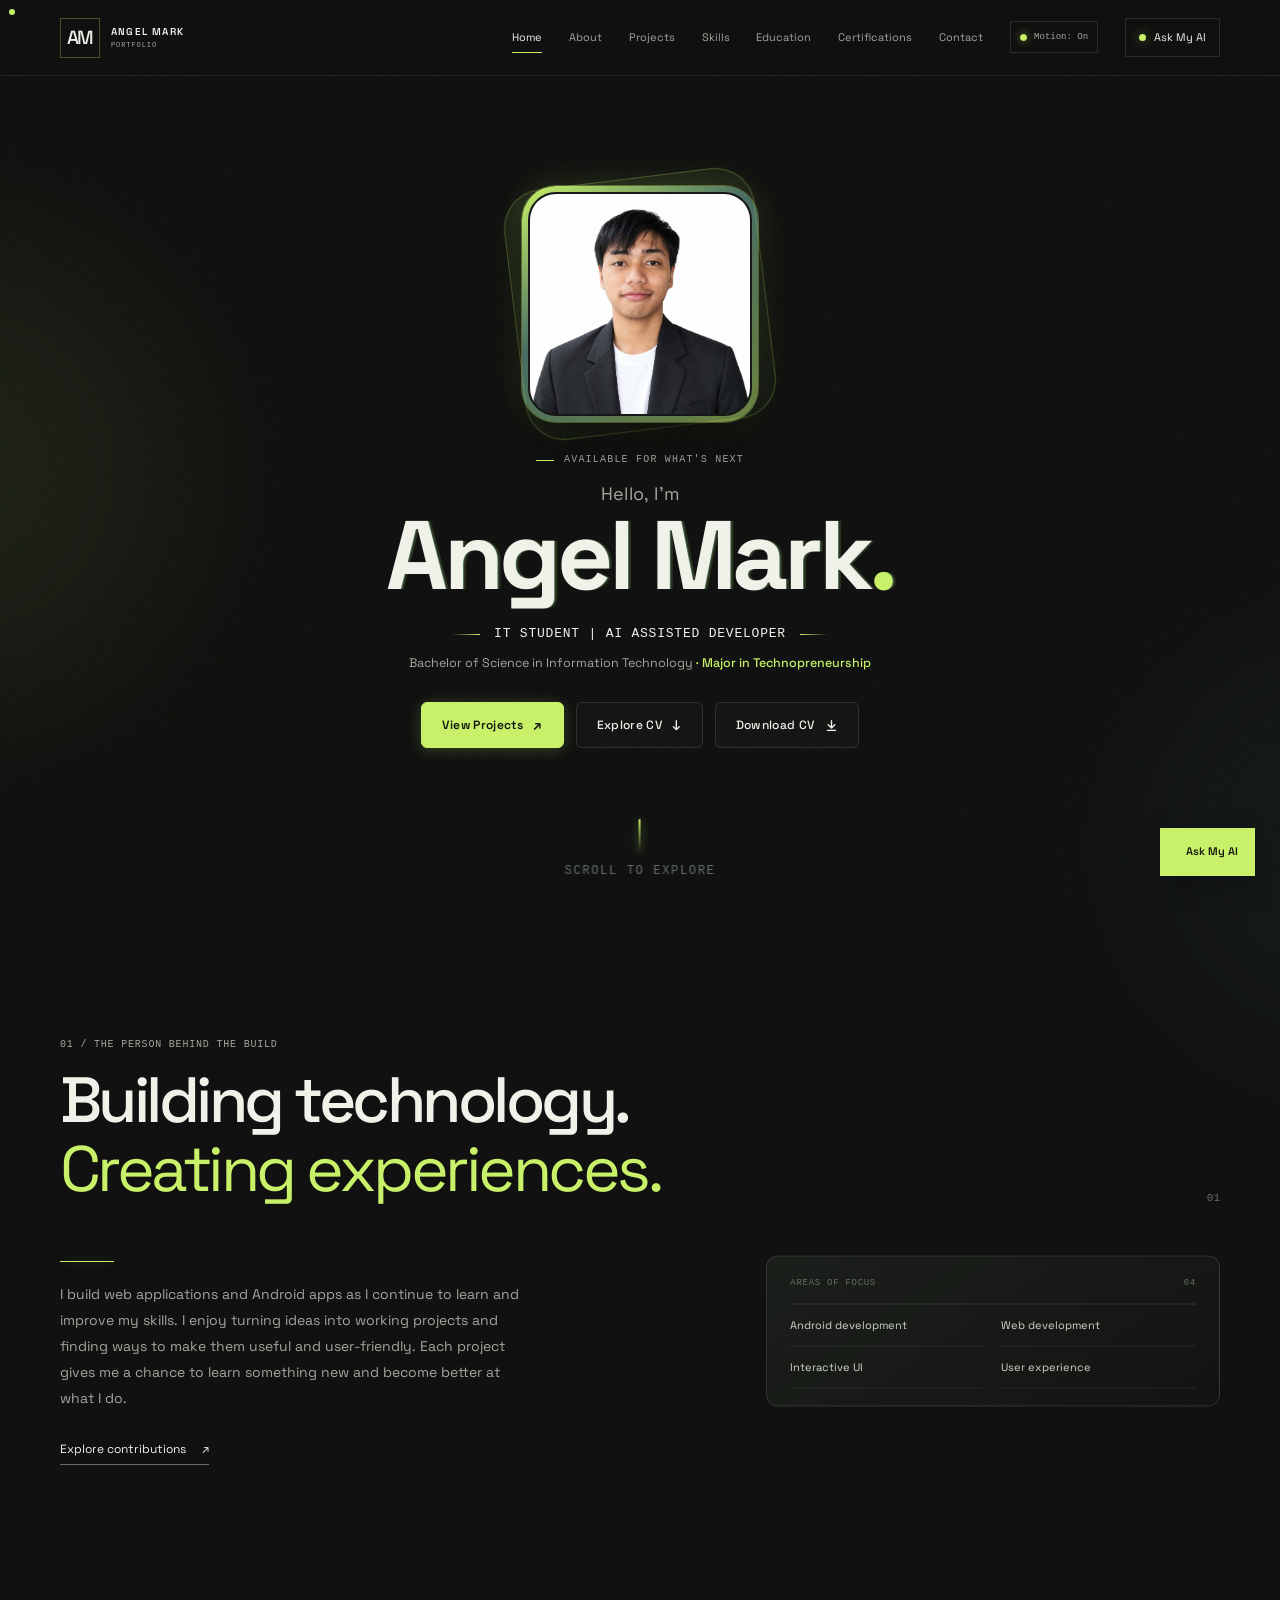
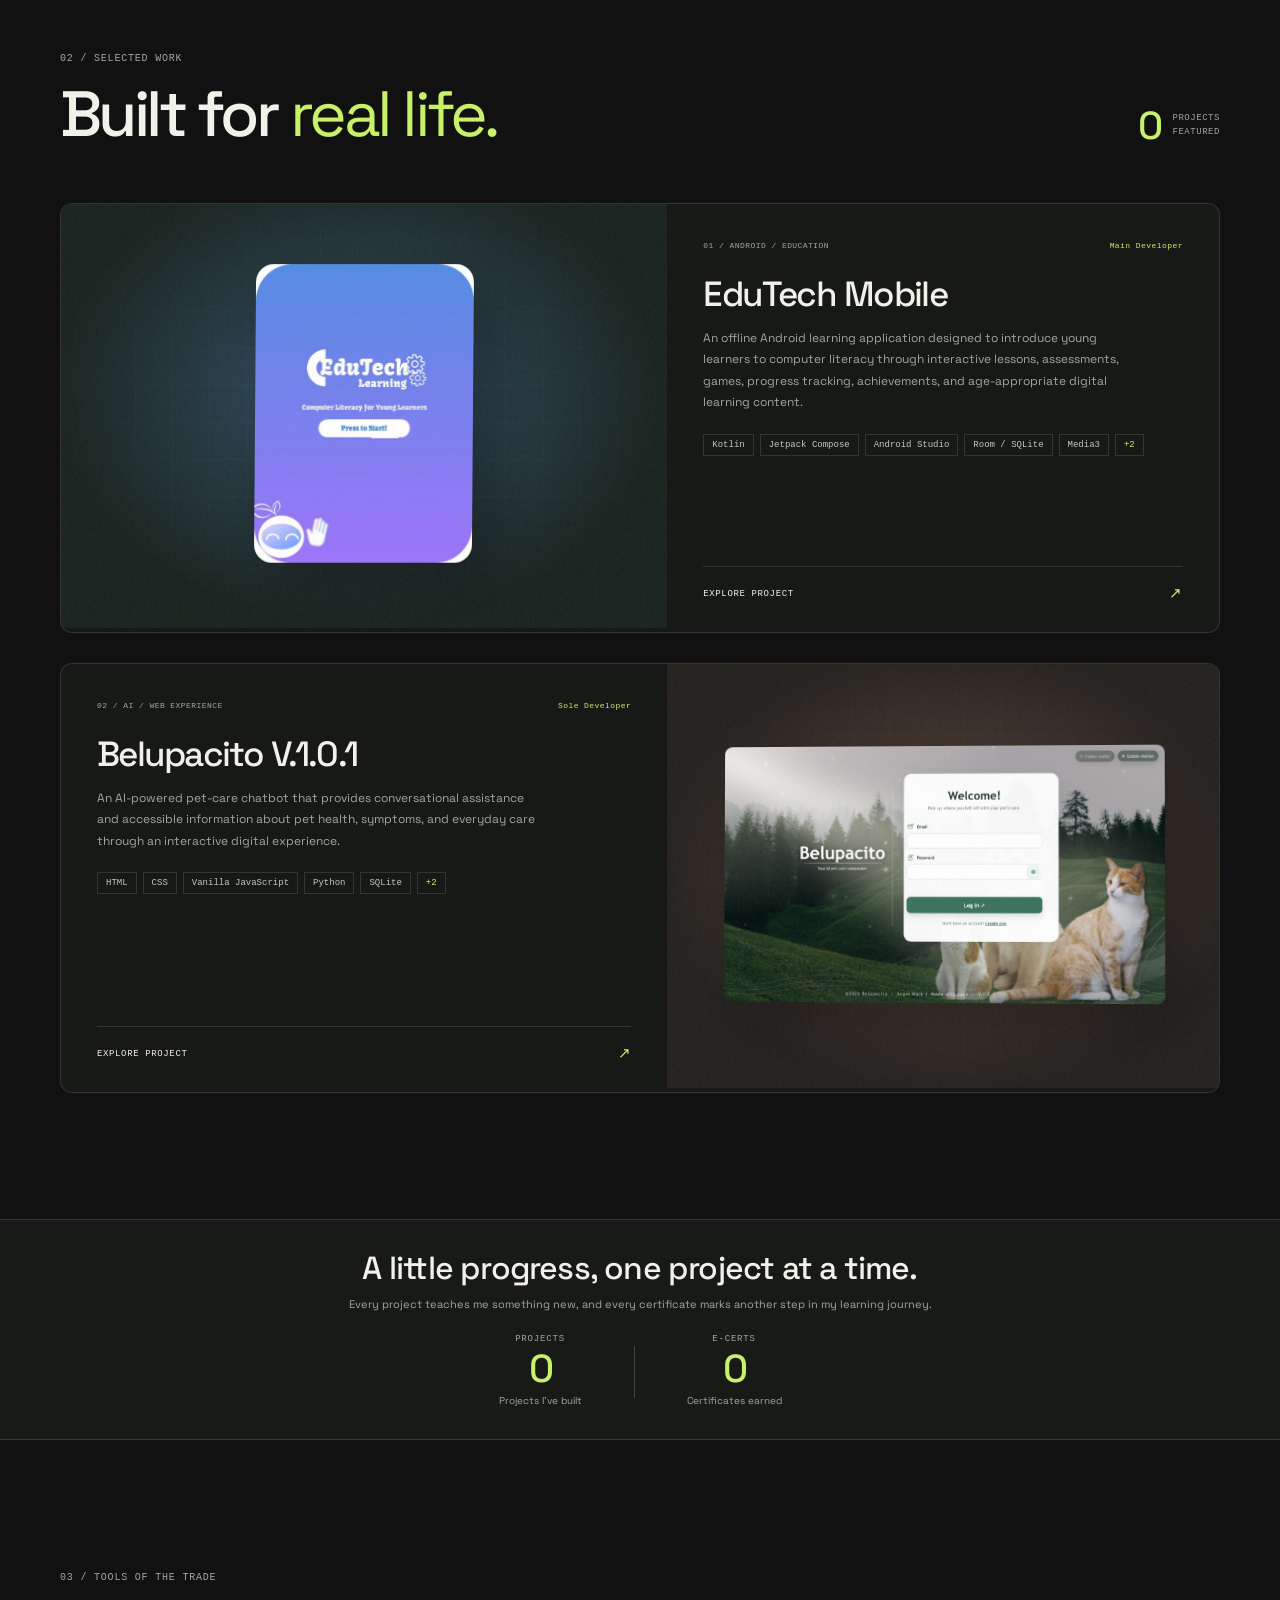
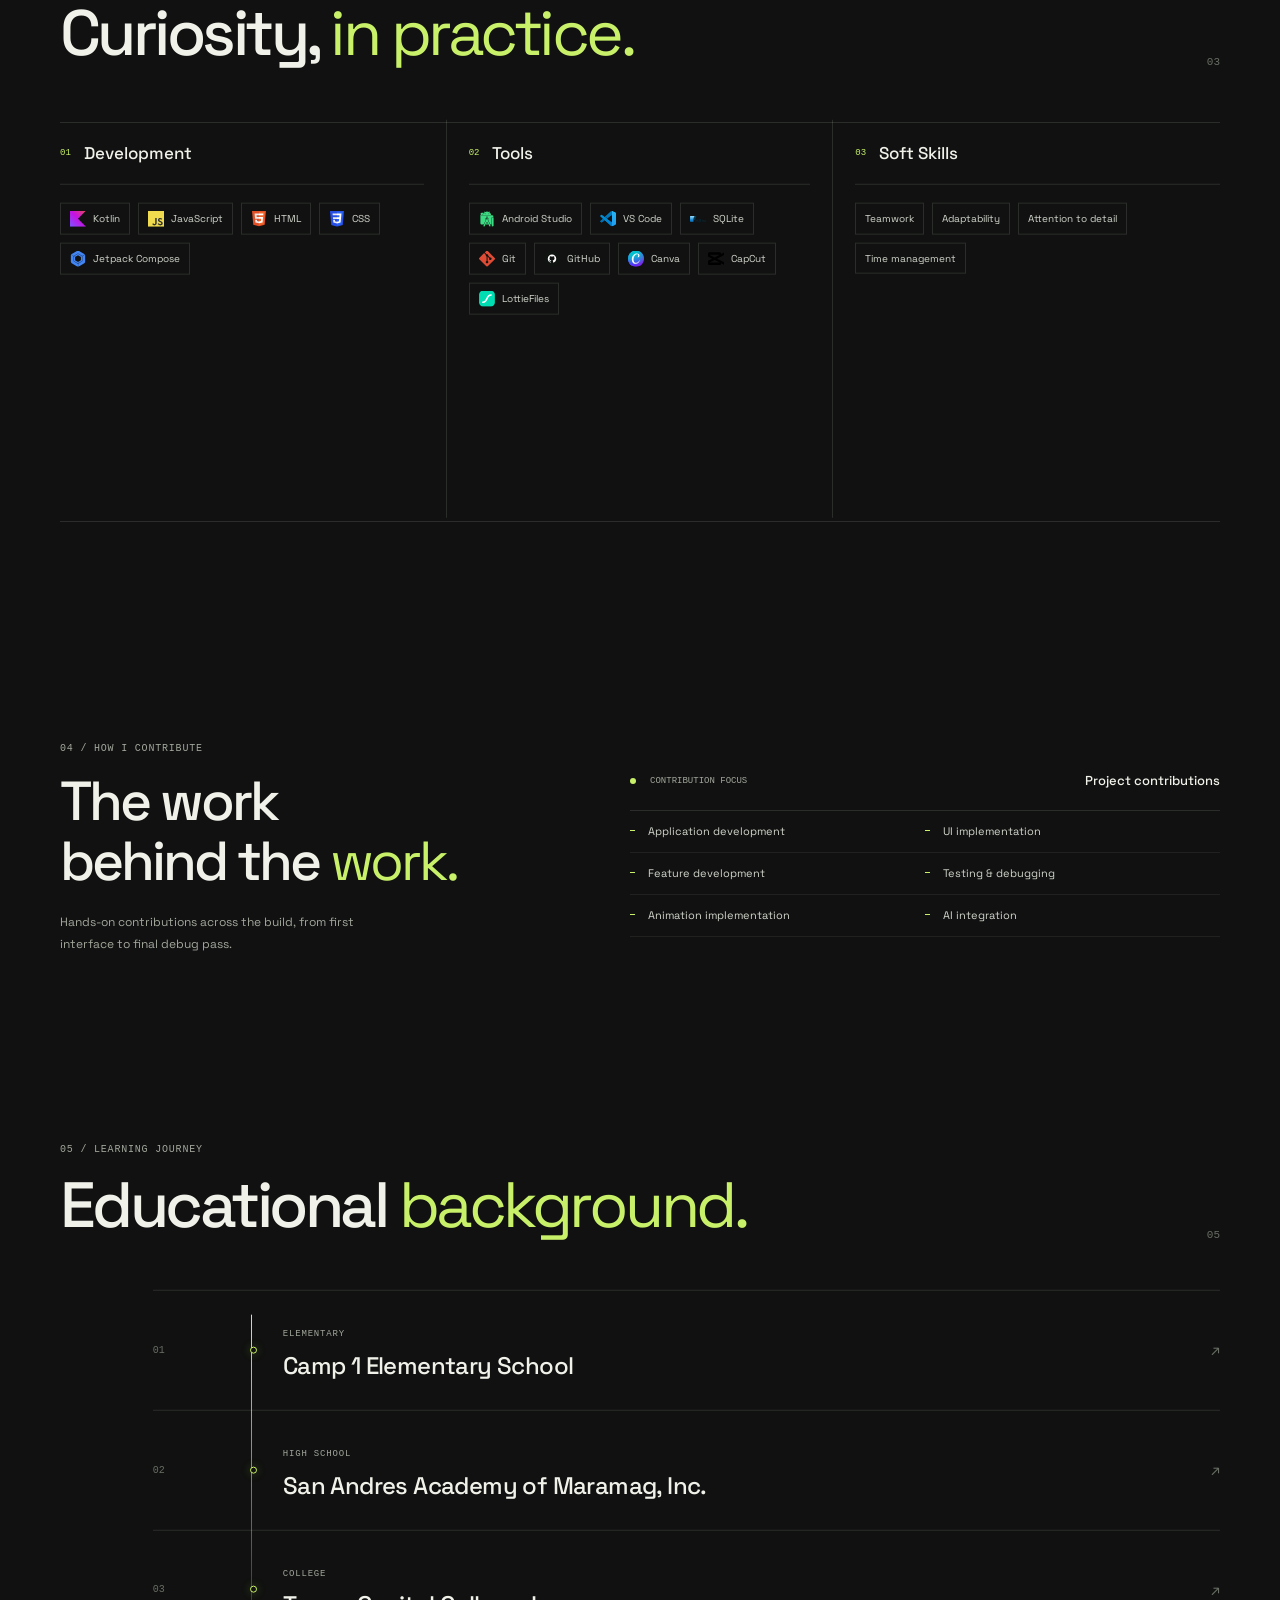
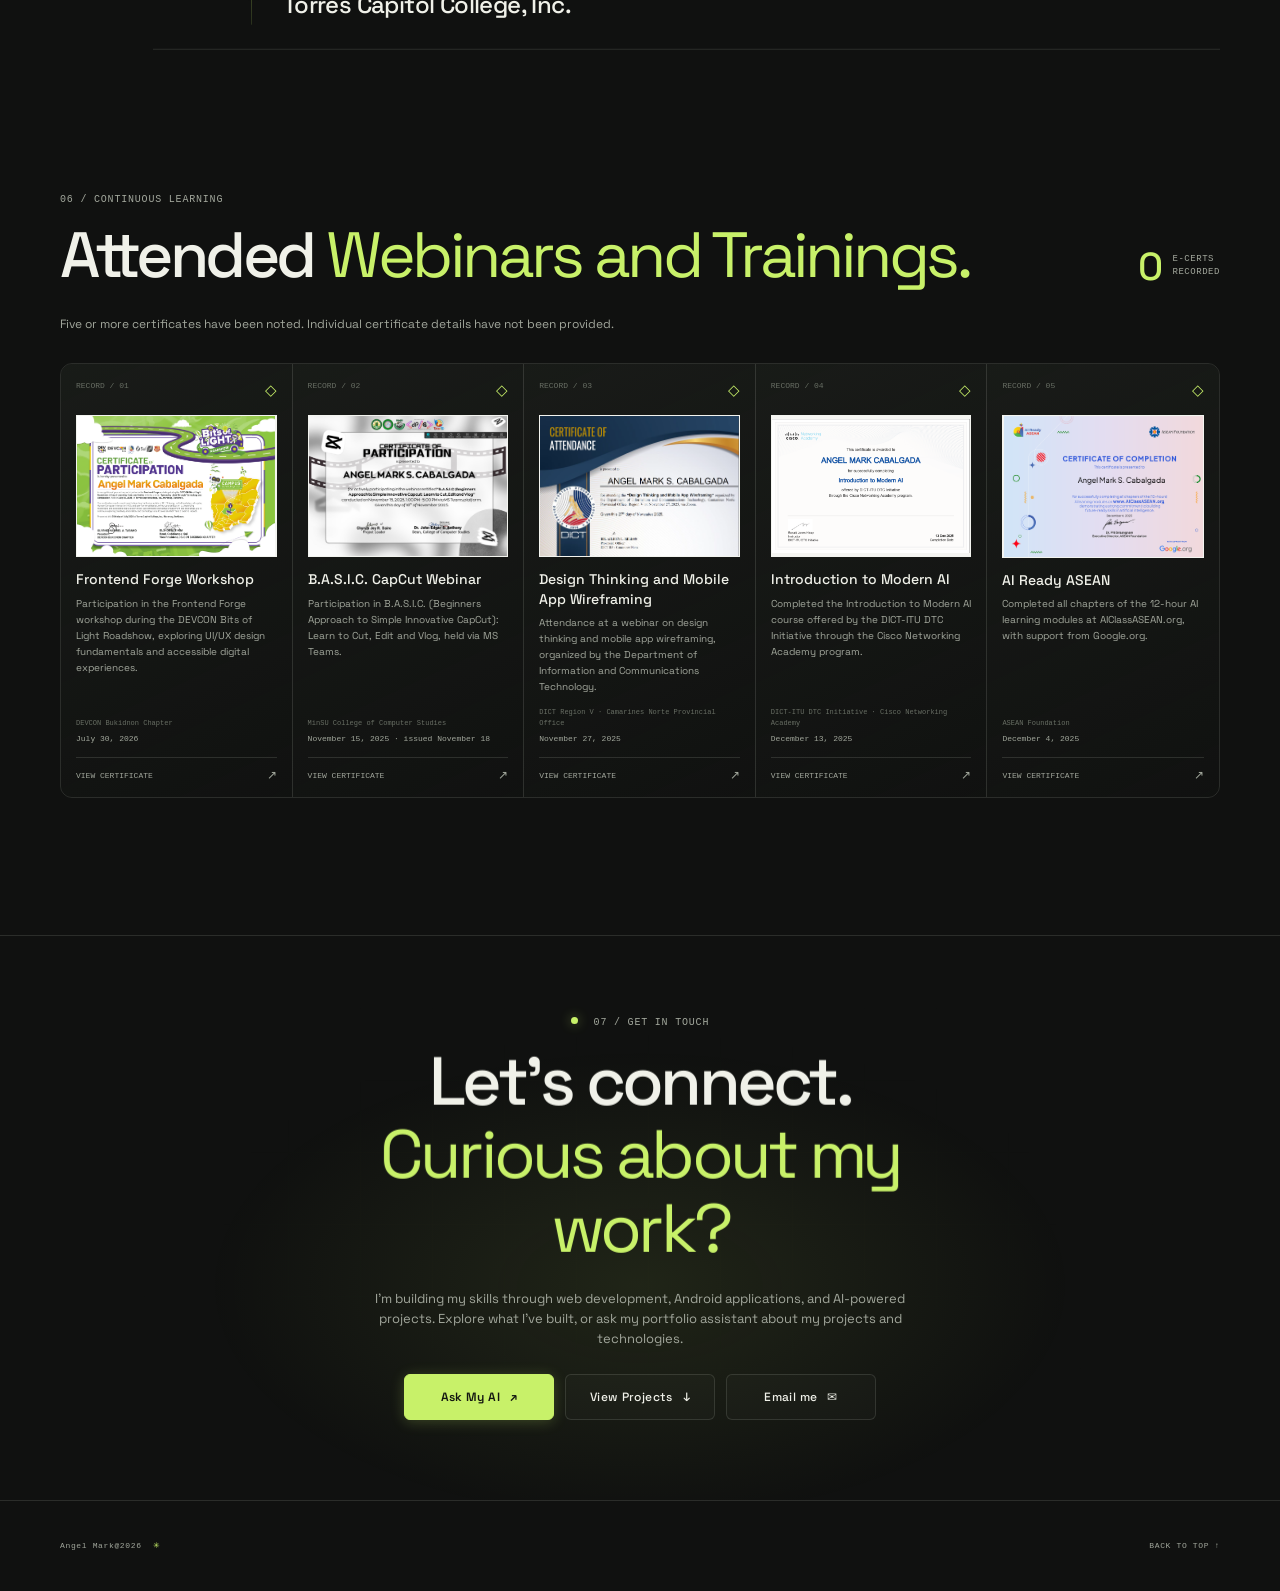
==== commit 857a87b8: "index.html js/assistant/js" ====
--- a/index.html
+++ b/index.html
@@ -257,7 +257,7 @@
             data-open-assistant>Ask My AI <span aria-hidden="true">↗</span><span class="ai-button-blink"
               aria-hidden="true"></span></button><a class="button button-secondary magnetic" href="#projects">View
             Projects <span aria-hidden="true">↓</span></a><a class="button button-secondary magnetic"
-            href="mailto:zipzap32145@gmail.com">Email me <span aria-hidden="true">✉</span></a></div>
+            href="https://mail.google.com/mail/?view=cm&amp;fs=1&amp;to=zerosub704%40gmail.com">Email me <span aria-hidden="true">✉</span></a></div>
       </div>
     </section>
   </main>
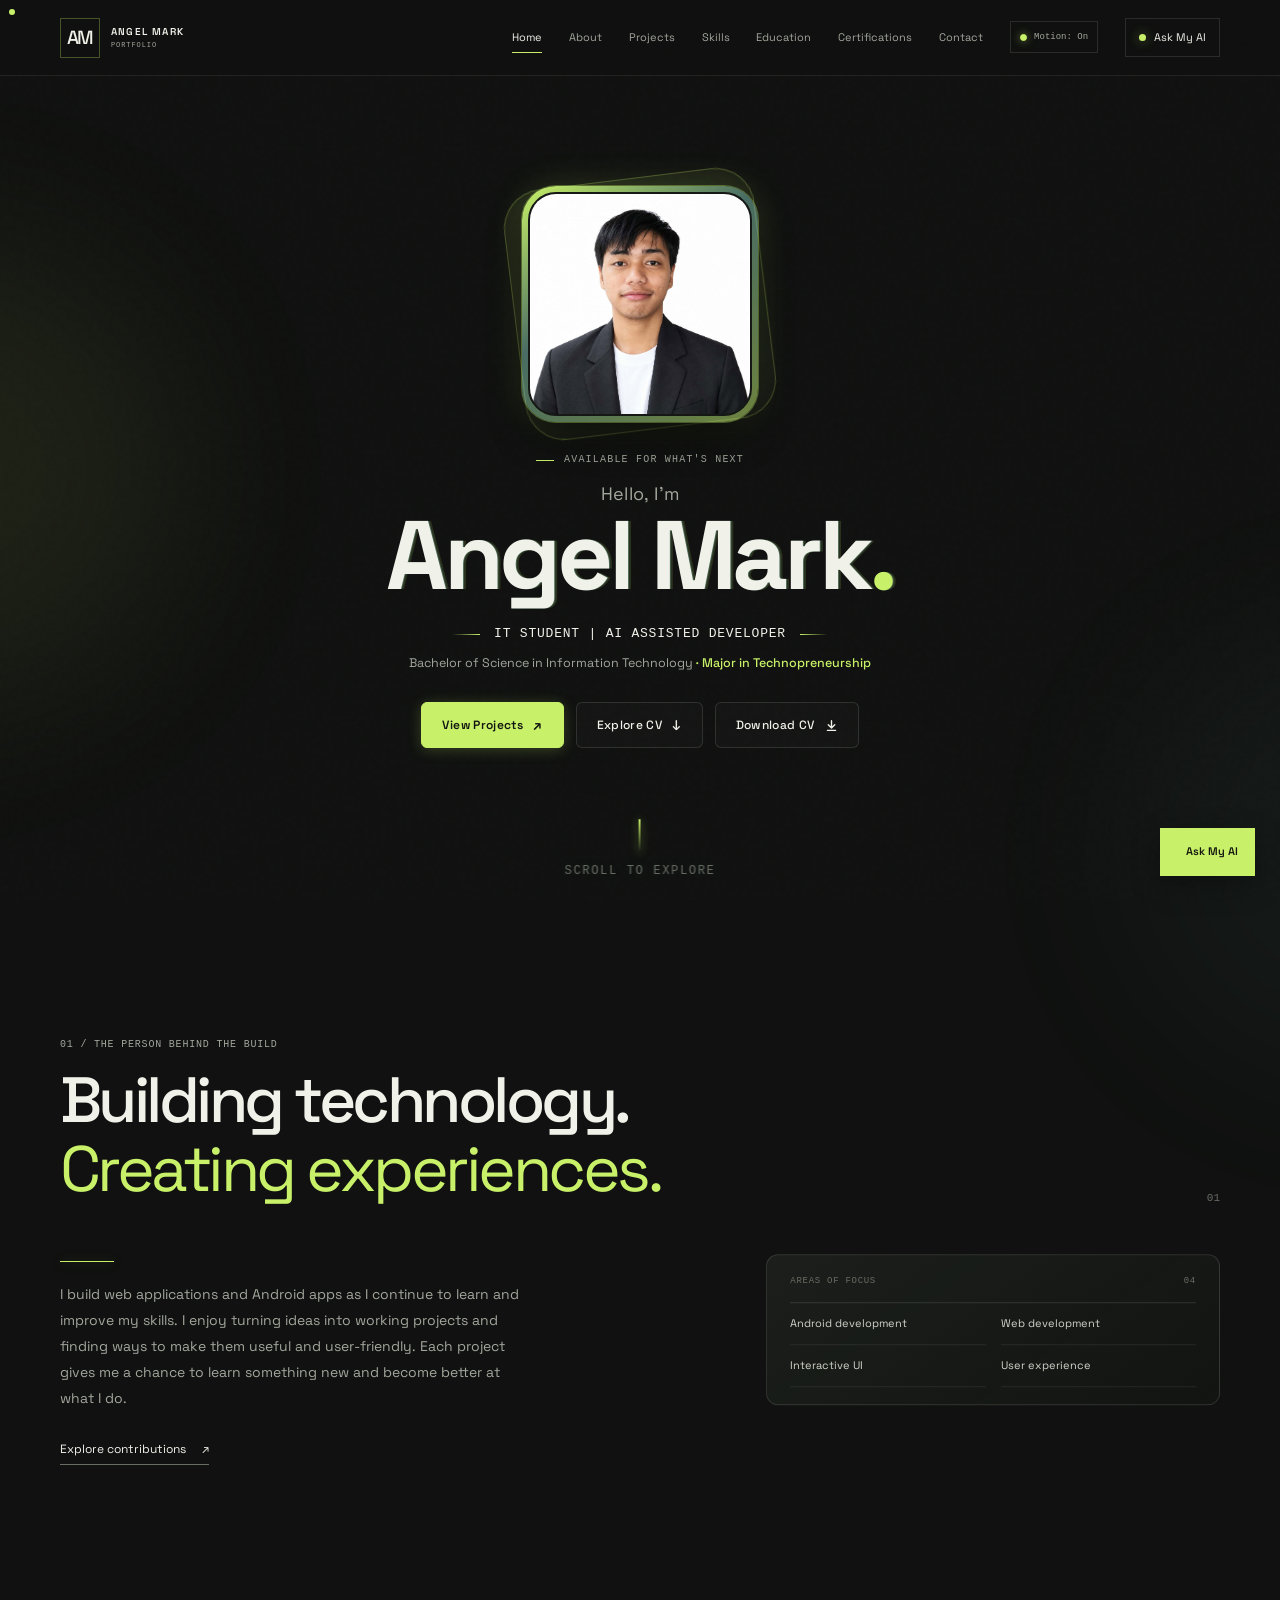
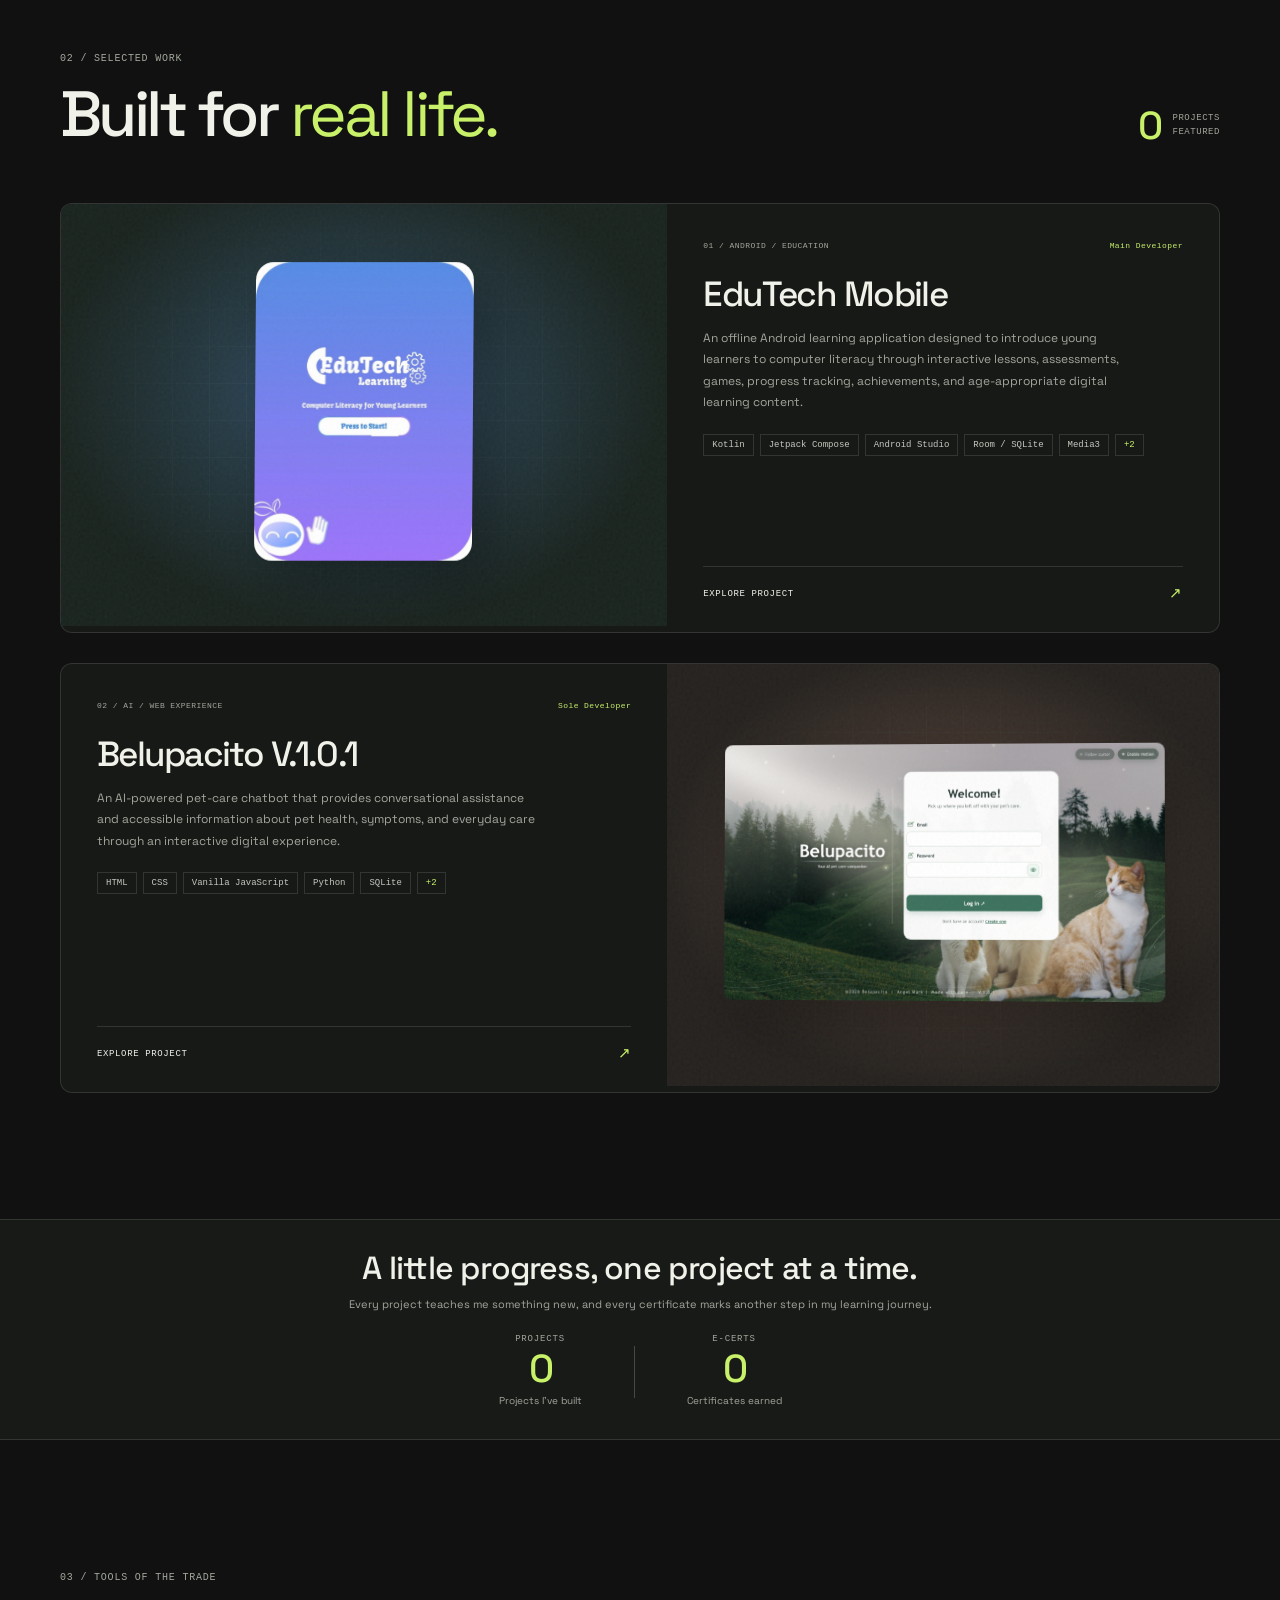
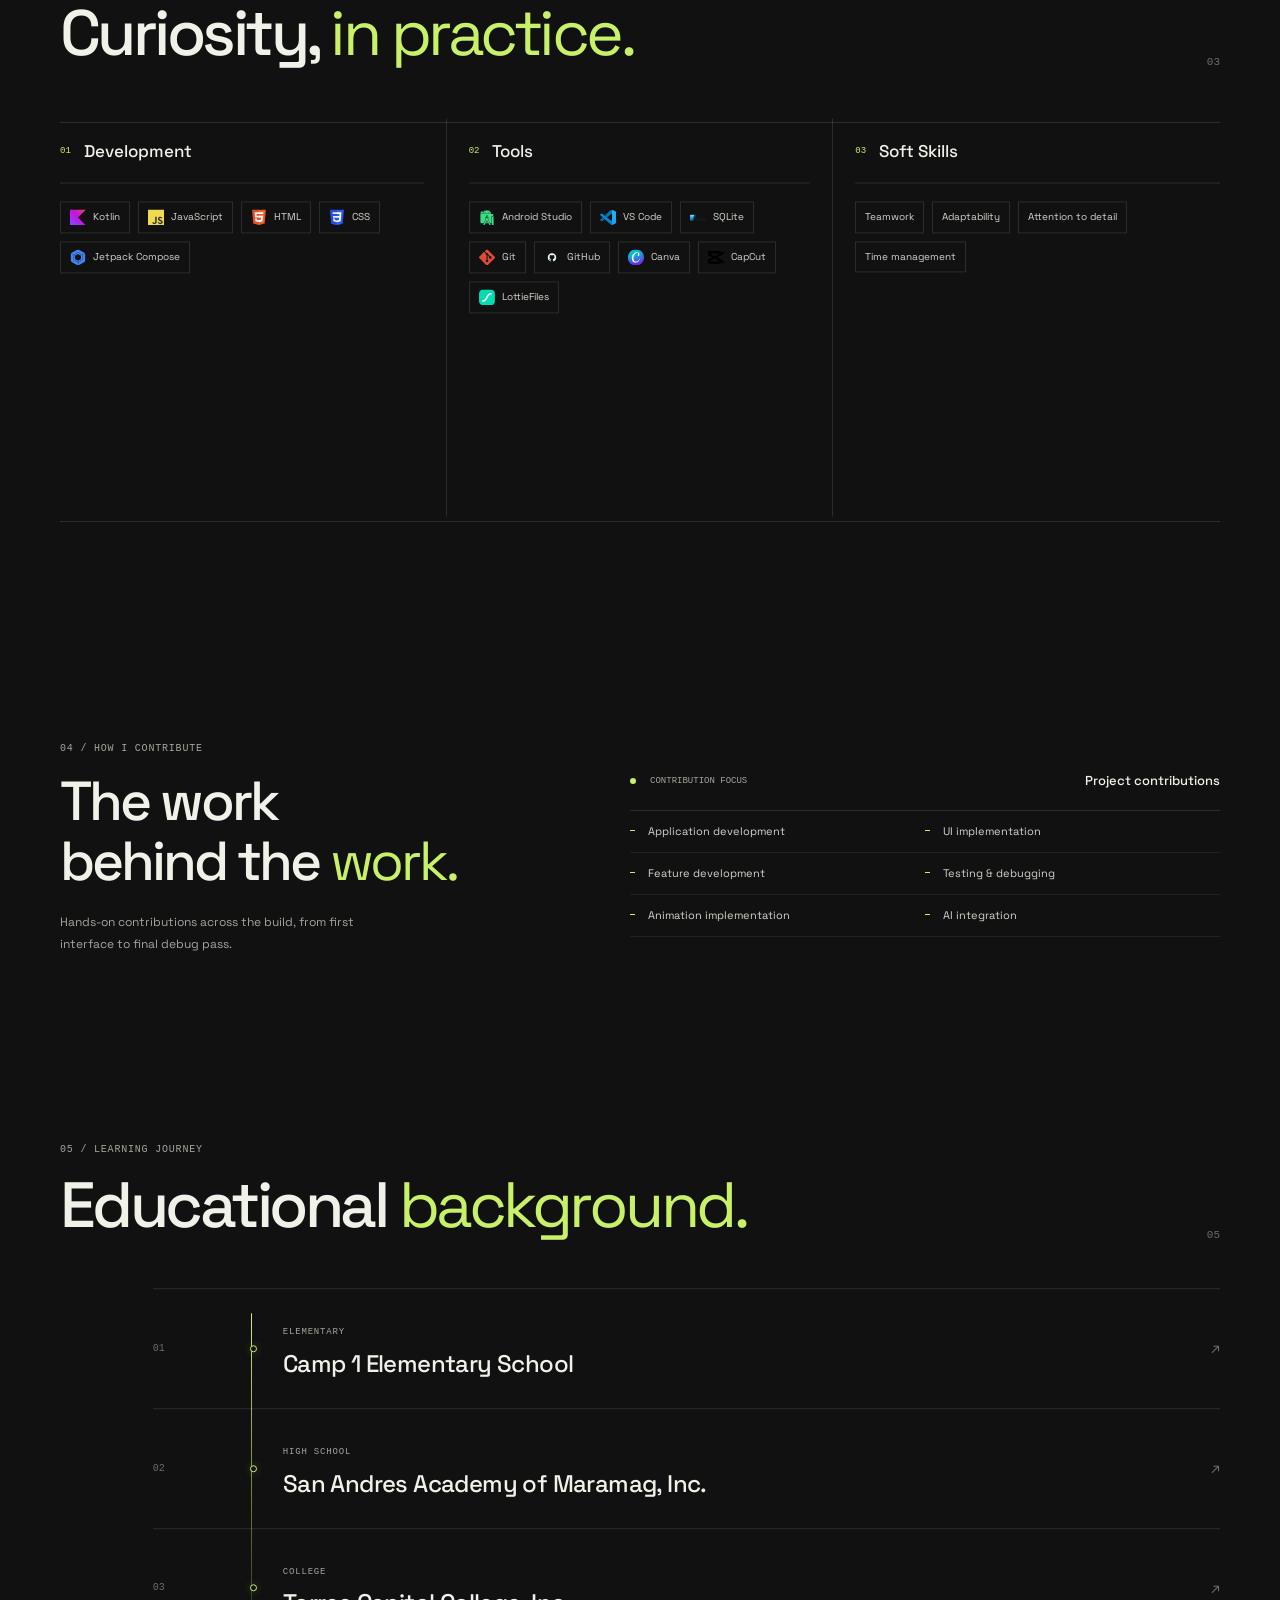
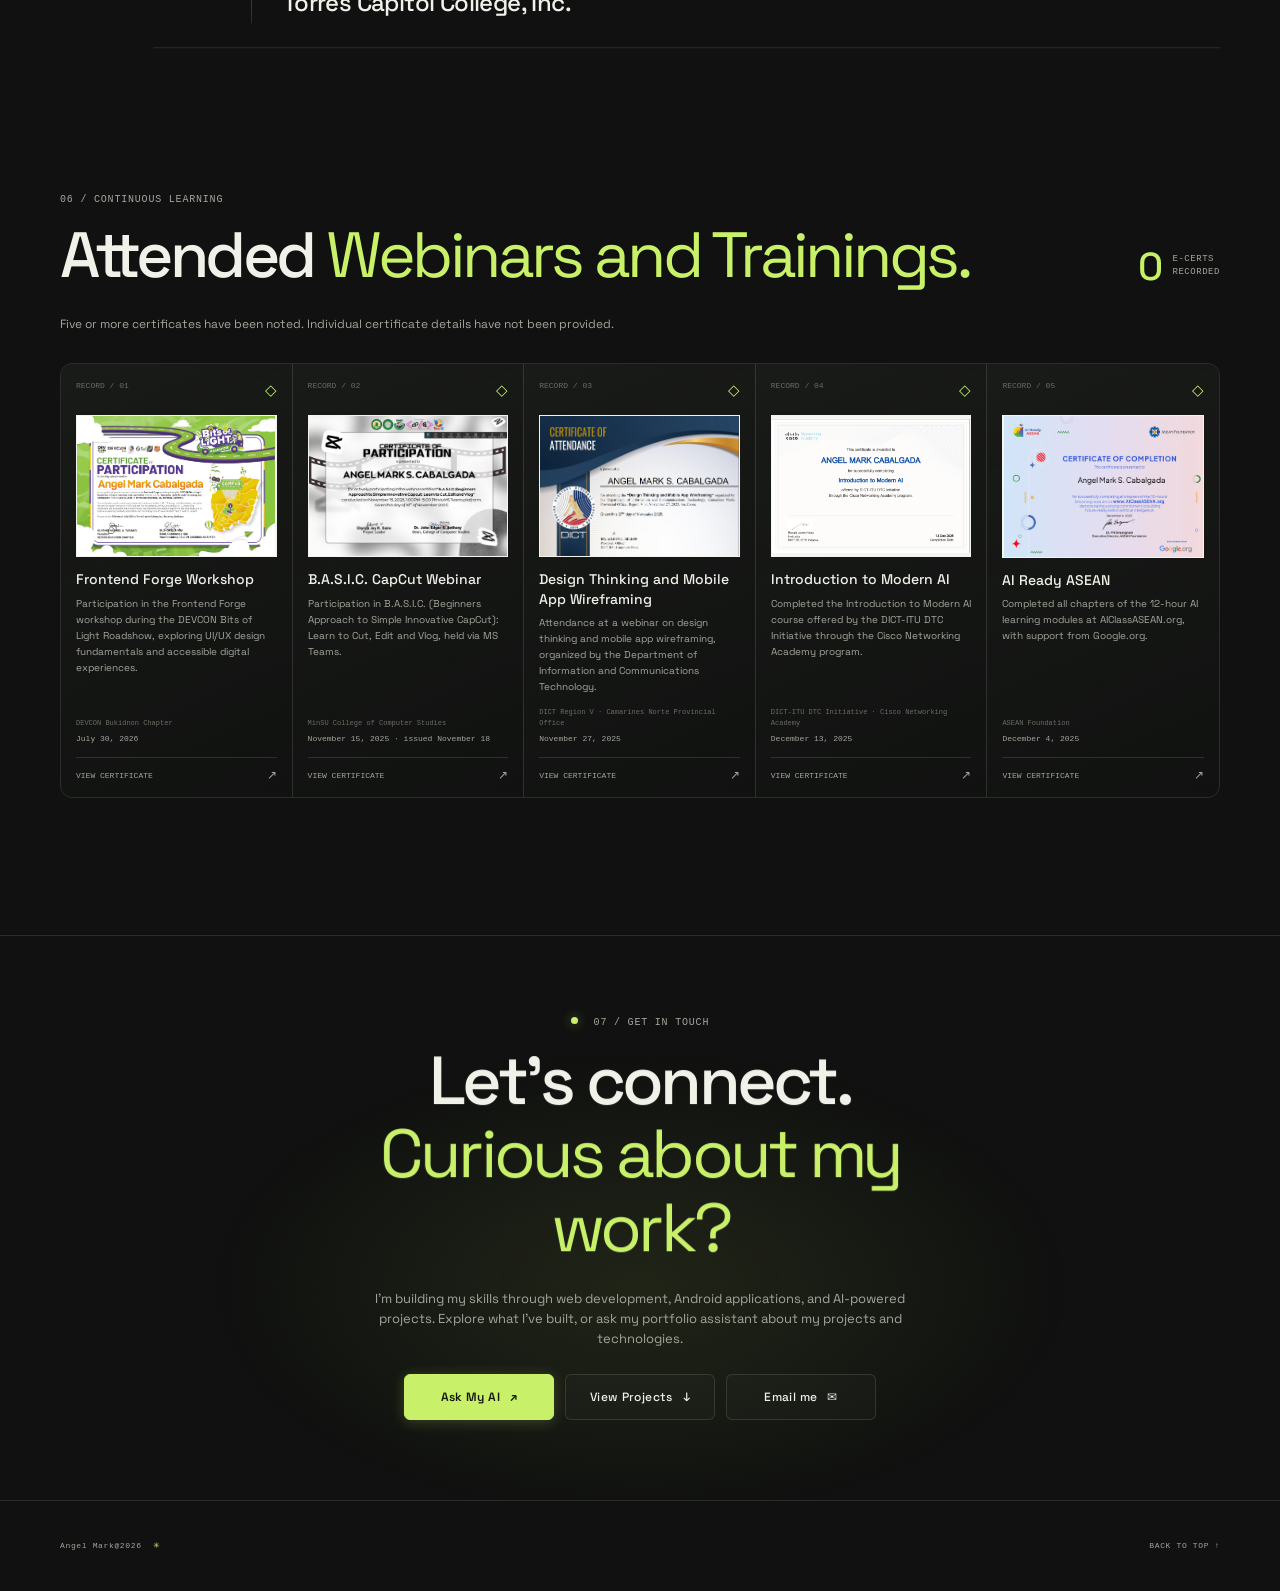
==== commit 3353d605: "index.html" ====
--- a/index.html
+++ b/index.html
@@ -257,7 +257,7 @@
             data-open-assistant>Ask My AI <span aria-hidden="true">↗</span><span class="ai-button-blink"
               aria-hidden="true"></span></button><a class="button button-secondary magnetic" href="#projects">View
             Projects <span aria-hidden="true">↓</span></a><a class="button button-secondary magnetic"
-            href="https://mail.google.com/mail/?view=cm&amp;fs=1&amp;to=zerosub704%40gmail.com">Email me <span aria-hidden="true">✉</span></a></div>
+            href="https://mail.google.com/mail/?view=cm&amp;fs=1&amp;to=zerosub704@gmail.com">Email me <span aria-hidden="true">✉</span></a></div>
       </div>
     </section>
   </main>
